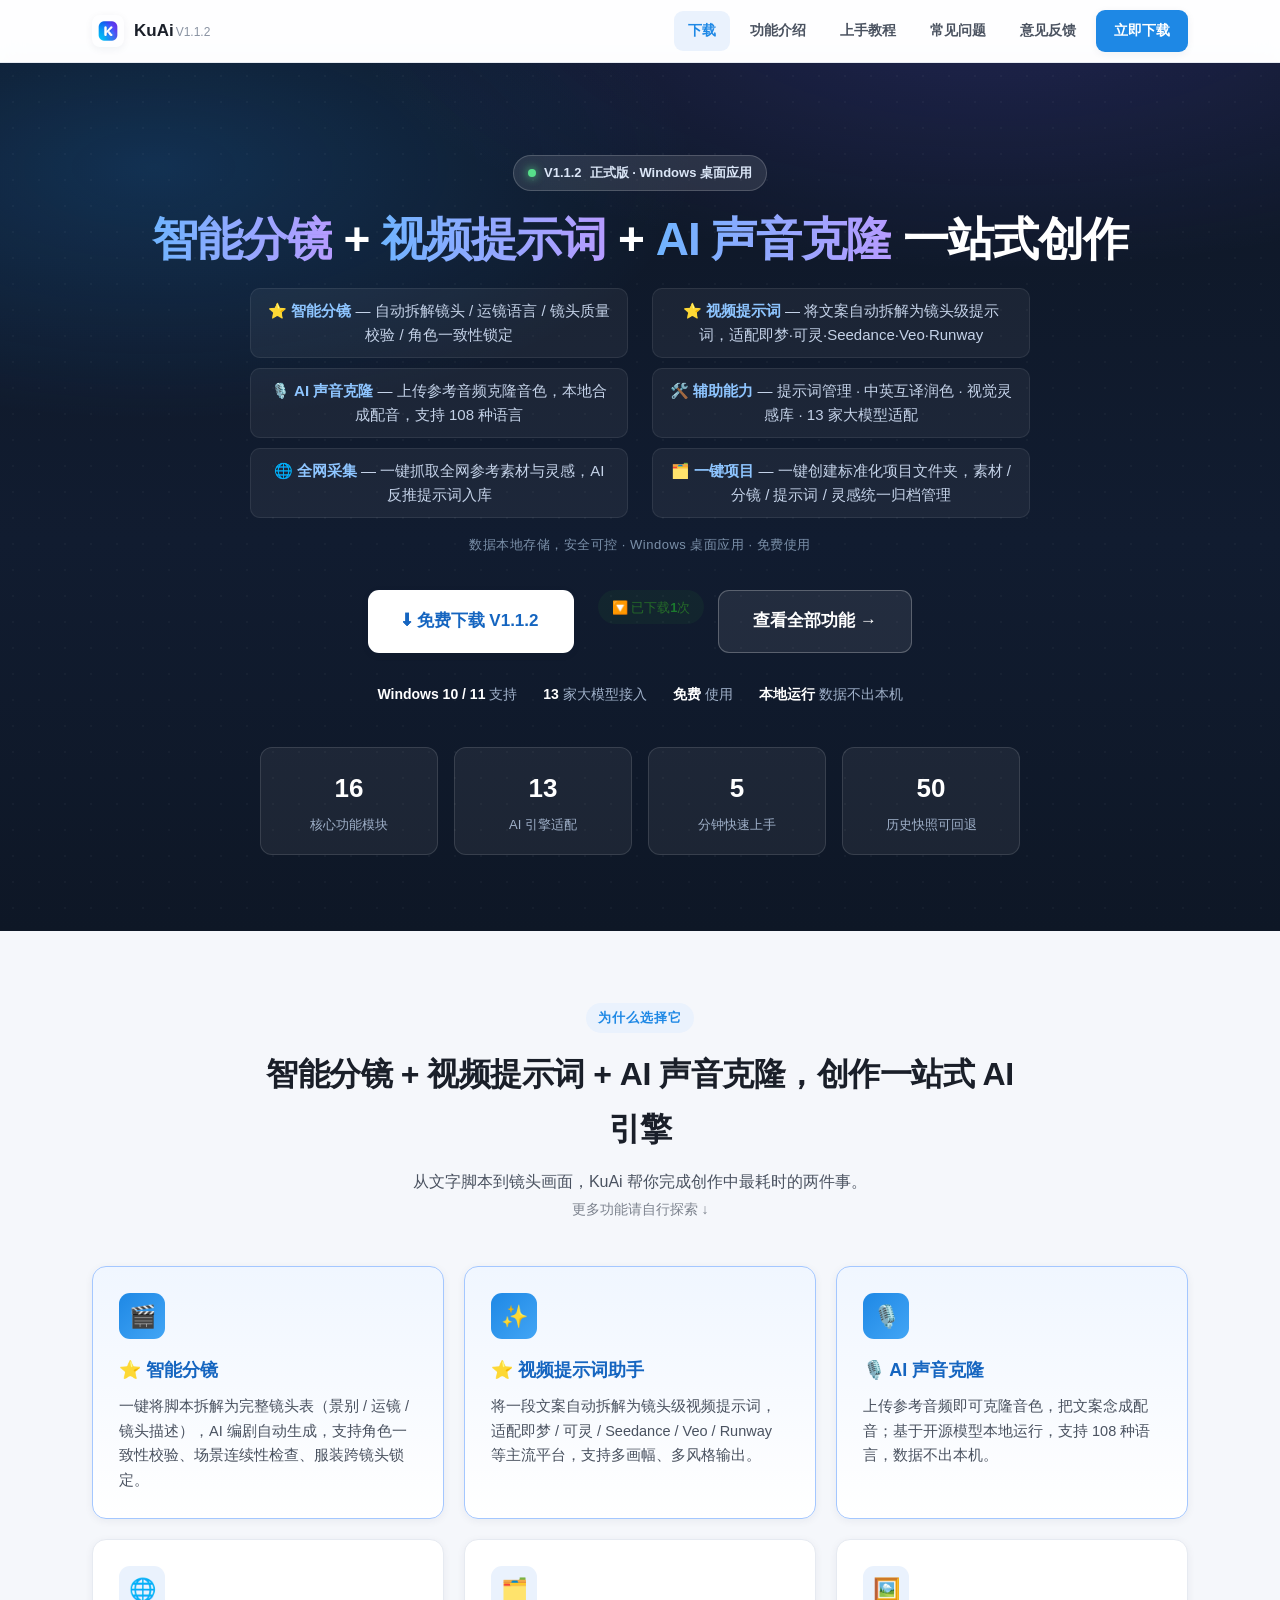
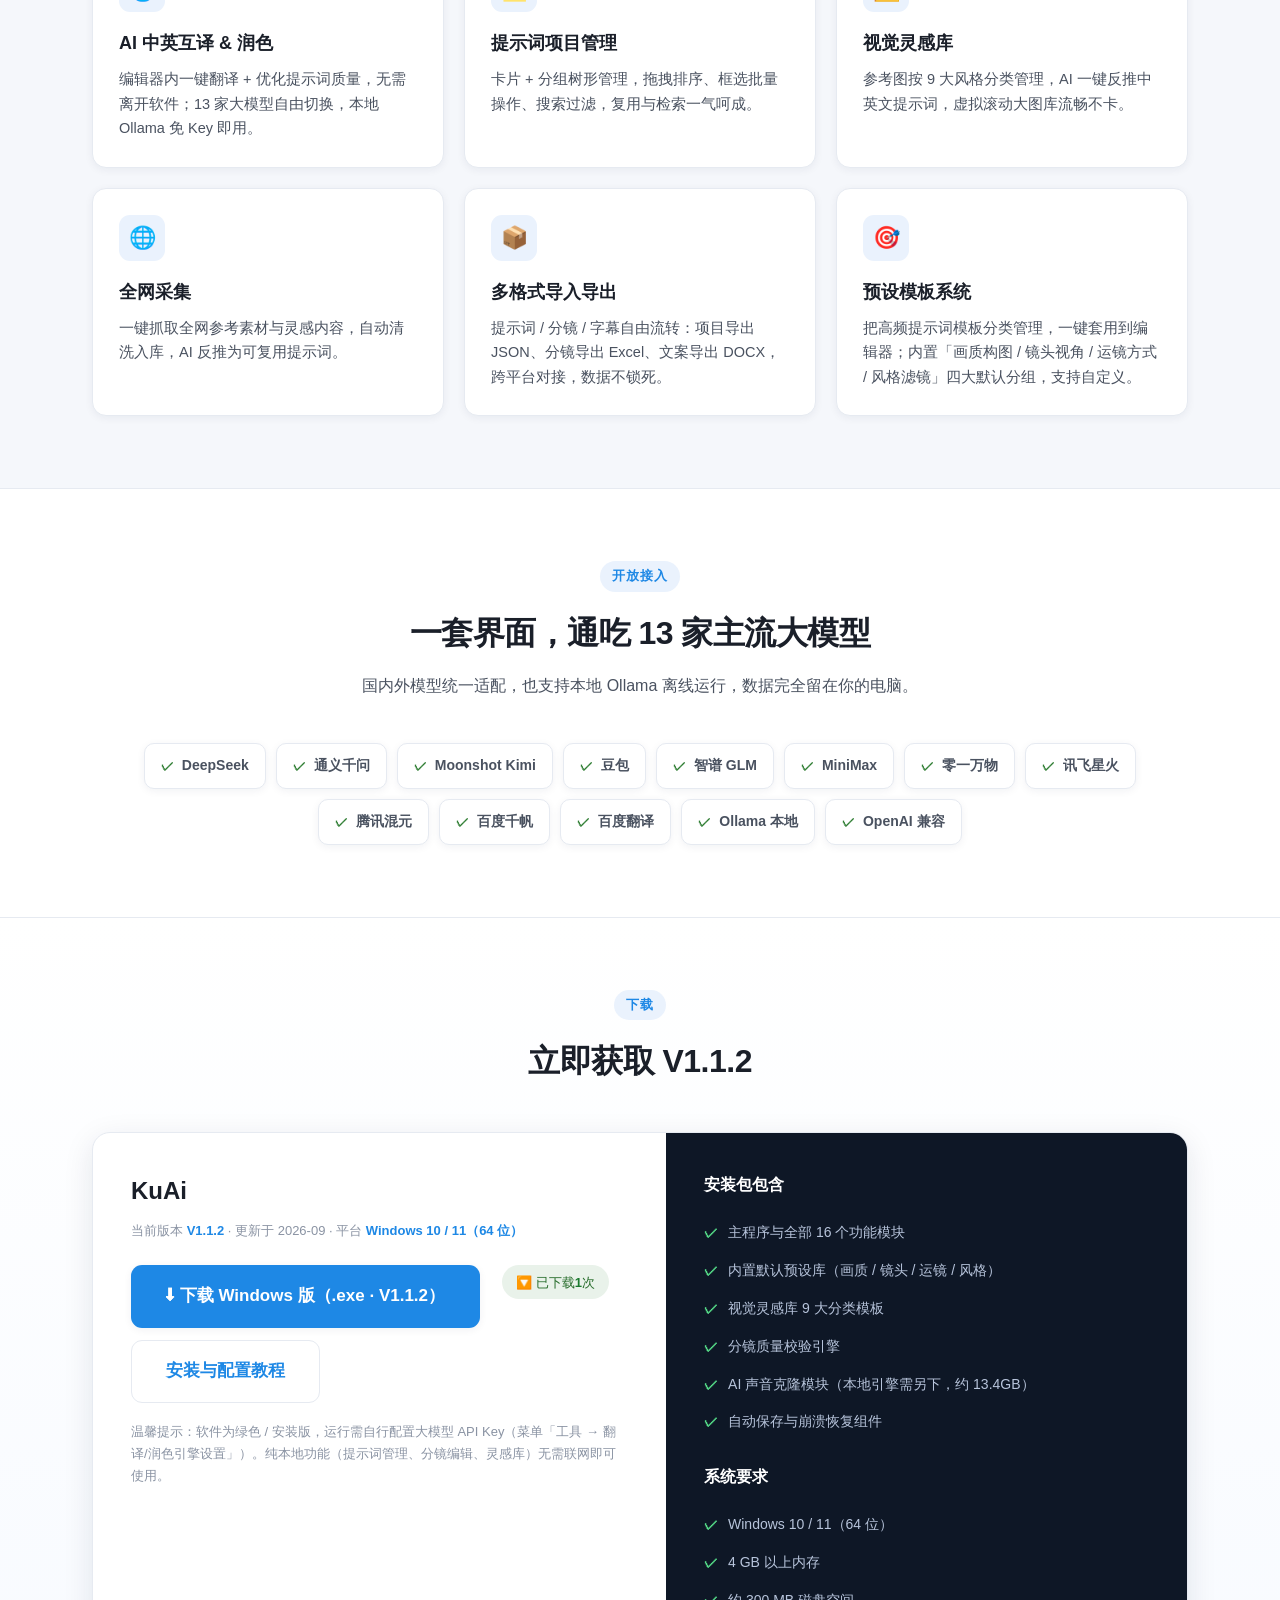
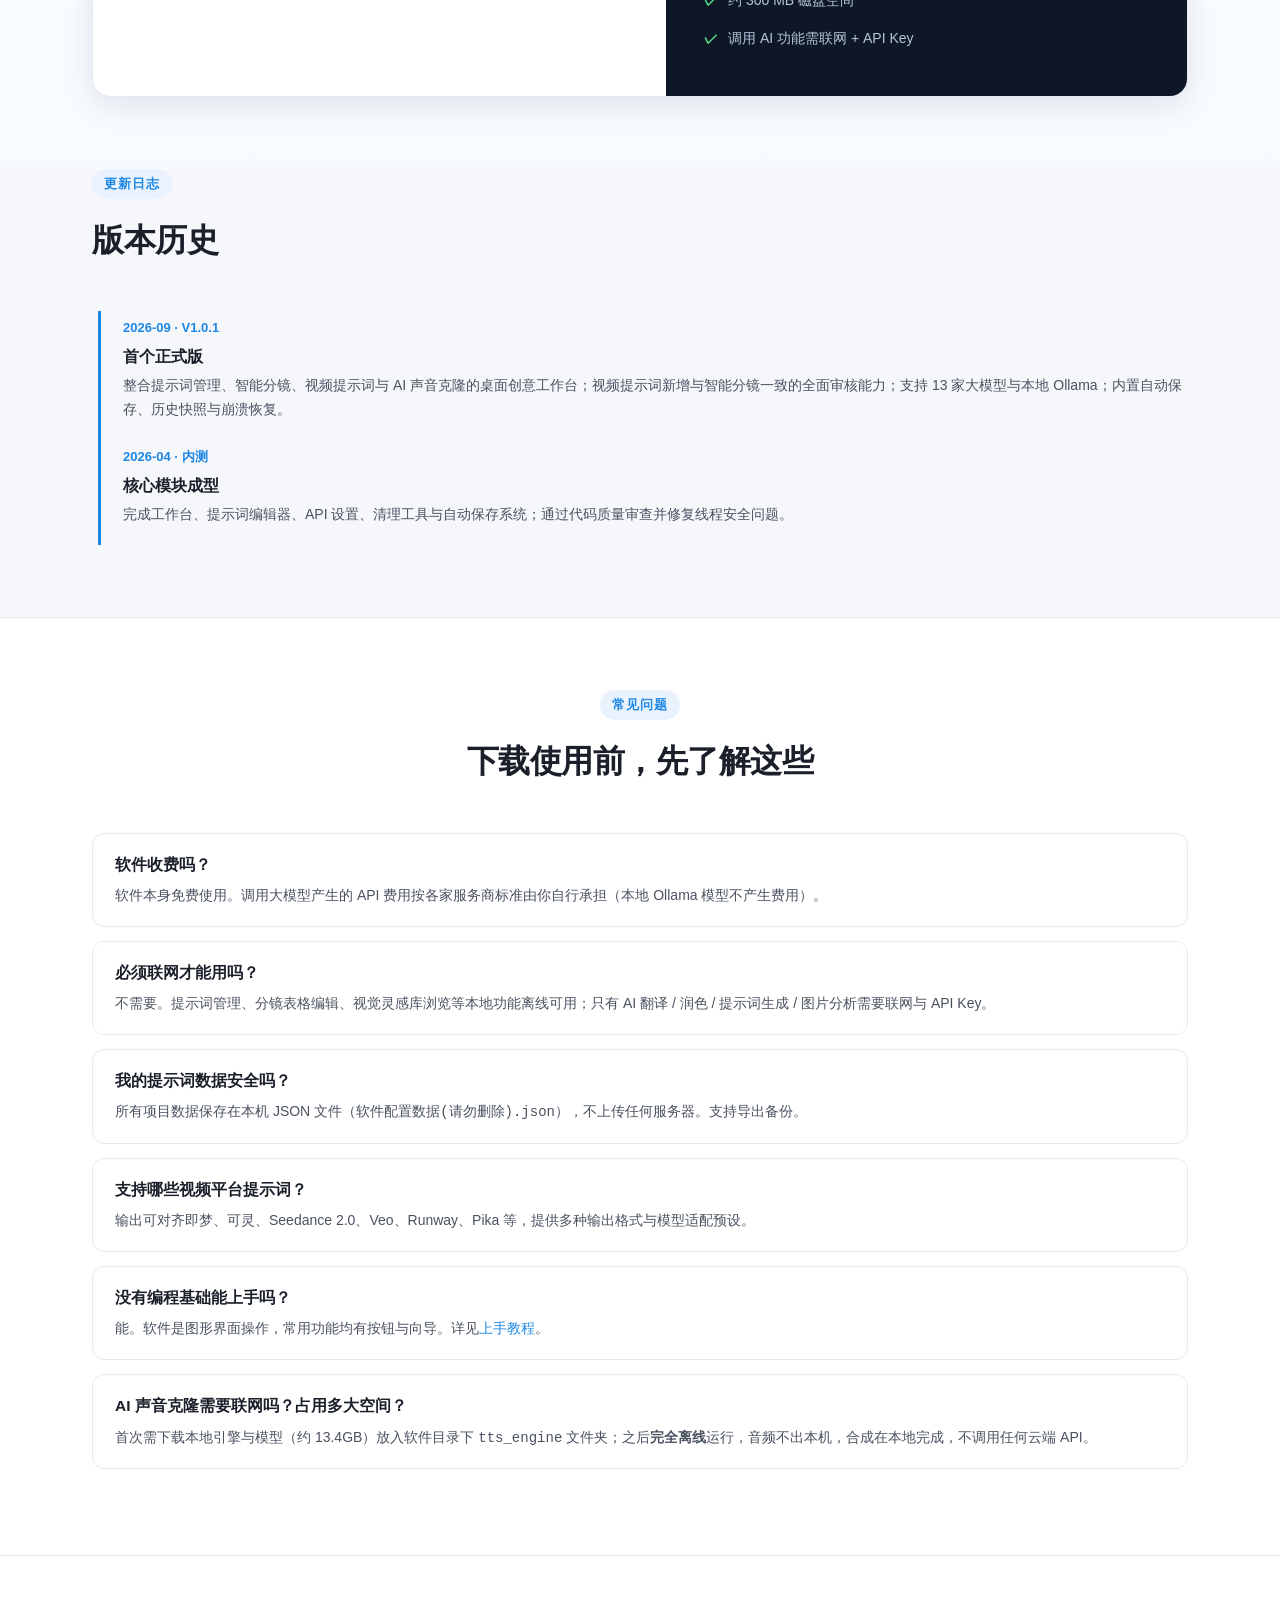
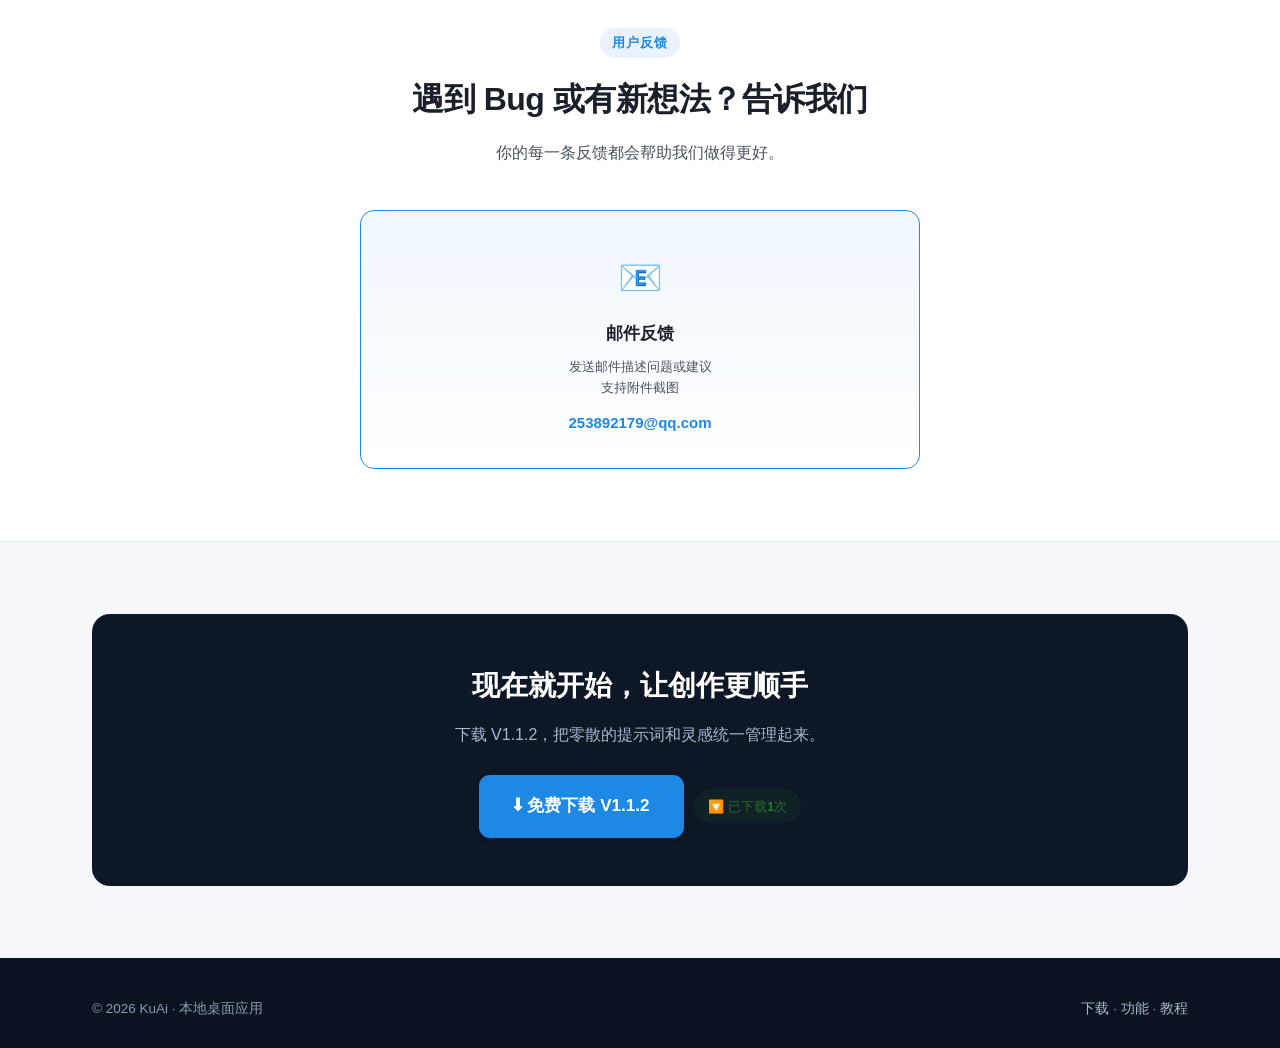
==== index.html @ e1681207 "发布 v1.1.2：更新官网页面与 version.json" ====
<!DOCTYPE html>
<html lang="zh-CN">
<head>
<meta charset="UTF-8">
<meta name="viewport" content="width=device-width, initial-scale=1">
<title>KuAi V1.1.2 — AI 提示词管理 · 智能分镜 · 视频提示词 · AI 声音克隆工作台</title>
<meta name="description" content="一站式管理提示词、AI 中英互译、生成即梦/可灵/Seedance 视频提示词、智能分镜与视觉灵感库、AI 声音克隆配音。支持 16 大功能模块、13 家大模型，本地运行、数据不出本机。">
<meta name="theme-color" content="#0e1726">
<meta property="og:title" content="KuAi — 智能分镜 + 视频提示词 + AI 声音克隆 一站式创作">
<meta property="og:description" content="一站式管理提示词、AI 中英互译、生成即梦/可灵/Seedance 视频提示词、智能分镜与视觉灵感库、AI 声音克隆配音。支持 13 家大模型，本地运行。">
<meta property="og:type" content="website">
<meta property="og:url" content="https://yichenzi016-spec.github.io/KuAi/">
<meta name="twitter:card" content="summary_large_image">
<link rel="stylesheet" href="assets/style.css">
</head>
<body>

<!-- 导航 -->
<nav class="nav">
  <div class="nav-inner">
    <a class="brand" href="index.html">
      <img src="assets/logo1.png" alt="KuAi" class="logo-img">
      <span>KuAi<small data-version>V1.1.2</small></span>
    </a>
    <button class="nav-toggle">☰</button>
    <div class="nav-links">
      <a href="index.html" class="active">下载</a>
      <a href="features.html">功能介绍</a>
      <a href="guide.html">上手教程</a>
      <a href="index.html#faq">常见问题</a>
      <a href="#feedback">意见反馈</a>
      <a href="#download" class="nav-cta">立即下载</a>
    </div>
  </div>
</nav>

<!-- Hero -->
<header class="hero">
  <div class="hero-inner">
    <span class="badge"><span class="dot"></span> <b data-version>V1.1.2</b> 正式版 · Windows 桌面应用</span>
    <h1><span class="grad">智能分镜</span> + <span class="grad">视频提示词</span> + <span class="grad">AI 声音克隆</span> 一站式创作</h1>
    <div class="lead-grid">
      <div class="lead-item"><b>⭐ 智能分镜</b> — 自动拆解镜头 / 运镜语言 / 镜头质量校验 / 角色一致性锁定</div>
      <div class="lead-item"><b>⭐ 视频提示词</b> — 将文案自动拆解为镜头级提示词，适配即梦·可灵·Seedance·Veo·Runway</div>
      <div class="lead-item"><b>🎙️ AI 声音克隆</b> — 上传参考音频克隆音色，本地合成配音，支持 108 种语言</div>
      <div class="lead-item"><b>🛠️ 辅助能力</b> — 提示词管理 · 中英互译润色 · 视觉灵感库 · 13 家大模型适配</div>
      <div class="lead-item"><b>🌐 全网采集</b> — 一键抓取全网参考素材与灵感，AI 反推提示词入库</div>
      <div class="lead-item"><b>🗂️ 一键项目</b> — 一键创建标准化项目文件夹，素材 / 分镜 / 提示词 / 灵感统一归档管理</div>
      <div class="lead-note">数据本地存储，安全可控 · Windows 桌面应用 · 免费使用</div>
    </div>
    <div class="hero-cta">
      <a href="https://gitee.com/kuai061102/kuai-release/releases/download/v1.1.2/VideoPromptAssistant-Setup-1.1.2.exe" target="_blank" rel="noopener" data-download="primary" class="btn btn-primary btn-lg">⬇ 免费下载 V1.1.2</a>
      <a href="features.html" class="btn btn-ghost btn-lg">查看全部功能 →</a>
    </div>
    <div class="hero-meta">
      <span><b>Windows 10 / 11</b> 支持</span>
      <span><b>13</b> 家大模型接入</span>
      <span><b>免费</b> 使用</span>
      <span><b>本地运行</b> 数据不出本机</span>
    </div>
    <div class="hero-stats">
      <div class="stat"><div class="num">16</div><div class="lab">核心功能模块</div></div>
      <div class="stat"><div class="num">13</div><div class="lab">AI 引擎适配</div></div>
      <div class="stat"><div class="num">5</div><div class="lab">分钟快速上手</div></div>
      <div class="stat"><div class="num">50</div><div class="lab">历史快照可回退</div></div>
    </div>
  </div>
</header>

<!-- 核心亮点 -->
<section>
  <div class="wrap">
    <div class="section-head">
      <span class="eyebrow">为什么选择它</span>
      <h2>智能分镜 + 视频提示词 + AI 声音克隆，创作一站式 AI 引擎</h2>
      <p>从文字脚本到镜头画面，KuAi 帮你完成创作中最耗时的两件事。<br><span style="font-size:14px;opacity:0.7;">更多功能请自行探索 ↓</span></p>
    </div>
    <div class="grid grid-3">
      <div class="card card-featured"><div class="ico">🎬</div><h3>⭐ 智能分镜</h3><p>一键将脚本拆解为完整镜头表（景别 / 运镜 / 镜头描述），AI 编剧自动生成，支持角色一致性校验、场景连续性检查、服装跨镜头锁定。</p></div>
      <div class="card card-featured"><div class="ico">✨</div><h3>⭐ 视频提示词助手</h3><p>将一段文案自动拆解为镜头级视频提示词，适配即梦 / 可灵 / Seedance / Veo / Runway 等主流平台，支持多画幅、多风格输出。</p></div>
      <div class="card card-featured"><div class="ico">🎙️</div><h3>🎙️ AI 声音克隆</h3><p>上传参考音频即可克隆音色，把文案念成配音；基于开源模型本地运行，支持 108 种语言，数据不出本机。</p></div>
      <div class="card"><div class="ico">🌐</div><h3>AI 中英互译 & 润色</h3><p>编辑器内一键翻译 + 优化提示词质量，无需离开软件；13 家大模型自由切换，本地 Ollama 免 Key 即用。</p></div>
      <div class="card"><div class="ico">🗂️</div><h3>提示词项目管理</h3><p>卡片 + 分组树形管理，拖拽排序、框选批量操作、搜索过滤，复用与检索一气呵成。</p></div>
      <div class="card"><div class="ico">🖼️</div><h3>视觉灵感库</h3><p>参考图按 9 大风格分类管理，AI 一键反推中英文提示词，虚拟滚动大图库流畅不卡。</p></div>
      <div class="card"><div class="ico">🌐</div><h3>全网采集</h3><p>一键抓取全网参考素材与灵感内容，自动清洗入库，AI 反推为可复用提示词。</p></div>
      <div class="card"><div class="ico">📦</div><h3>多格式导入导出</h3><p>提示词 / 分镜 / 字幕自由流转：项目导出 JSON、分镜导出 Excel、文案导出 DOCX，跨平台对接，数据不锁死。</p></div>
      <div class="card"><div class="ico">🎯</div><h3>预设模板系统</h3><p>把高频提示词模板分类管理，一键套用到编辑器；内置「画质构图 / 镜头视角 / 运镜方式 / 风格滤镜」四大默认分组，支持自定义。</p></div>
    </div>
  </div>
</section>

<!-- 大模型支持 -->
<section style="background:#fff;border-top:1px solid var(--border);border-bottom:1px solid var(--border);">
  <div class="wrap">
    <div class="section-head">
      <span class="eyebrow">开放接入</span>
      <h2>一套界面，通吃 13 家主流大模型</h2>
      <p>国内外模型统一适配，也支持本地 Ollama 离线运行，数据完全留在你的电脑。</p>
    </div>
    <div class="engines">
      <span class="engine"><span class="tick">✓</span> DeepSeek</span>
      <span class="engine"><span class="tick">✓</span> 通义千问</span>
      <span class="engine"><span class="tick">✓</span> Moonshot Kimi</span>
      <span class="engine"><span class="tick">✓</span> 豆包</span>
      <span class="engine"><span class="tick">✓</span> 智谱 GLM</span>
      <span class="engine"><span class="tick">✓</span> MiniMax</span>
      <span class="engine"><span class="tick">✓</span> 零一万物</span>
      <span class="engine"><span class="tick">✓</span> 讯飞星火</span>
      <span class="engine"><span class="tick">✓</span> 腾讯混元</span>
      <span class="engine"><span class="tick">✓</span> 百度千帆</span>
      <span class="engine"><span class="tick">✓</span> 百度翻译</span>
      <span class="engine"><span class="tick">✓</span> Ollama 本地</span>
      <span class="engine"><span class="tick">✓</span> OpenAI 兼容</span>
    </div>
  </div>
</section>

<!-- 下载 -->
<section class="download" id="download">
  <div class="wrap">
    <div class="section-head">
      <span class="eyebrow">下载</span>
      <h2 data-version>立即获取 V1.1.2</h2>
    </div>
    <div class="dl-box">
      <div class="dl-main">
        <h3>KuAi</h3>
        <span class="ver" data-version>当前版本 <b>V1.1.2</b> · 更新于 2026-09 · 平台 <b>Windows 10 / 11（64 位）</b></span>
        <div class="dl-actions">
          <a href="https://gitee.com/kuai061102/kuai-release/releases/download/v1.1.2/VideoPromptAssistant-Setup-1.1.2.exe" target="_blank" rel="noopener" data-download="primary" class="btn btn-primary btn-lg">⬇ 下载 Windows 版（.exe · V1.1.2）</a>
          <a href="guide.html" class="btn btn-ghost btn-lg">安装与配置教程</a>
        </div>
        <p class="dl-note">温馨提示：软件为绿色 / 安装版，运行需自行配置大模型 API Key（菜单「工具 → 翻译/润色引擎设置」）。纯本地功能（提示词管理、分镜编辑、灵感库）无需联网即可使用。</p>
      </div>
      <div class="dl-side">
        <h4>安装包包含</h4>
        <ul>
          <li>主程序与全部 16 个功能模块</li>
          <li>内置默认预设库（画质 / 镜头 / 运镜 / 风格）</li>
          <li>视觉灵感库 9 大分类模板</li>
          <li>分镜质量校验引擎</li>
          <li>AI 声音克隆模块（本地引擎需另下，约 13.4GB）</li>
          <li>自动保存与崩溃恢复组件</li>
        </ul>
        <h4 style="margin-top:22px;">系统要求</h4>
        <ul>
          <li>Windows 10 / 11（64 位）</li>
          <li>4 GB 以上内存</li>
          <li>约 300 MB 磁盘空间</li>
          <li>调用 AI 功能需联网 + API Key</li>
        </ul>
      </div>
    </div>
  </div>
</section>

<!-- 更新日志 -->
<section style="padding-top:0;">
  <div class="wrap">
    <div class="section-head" style="text-align:left;margin-left:0;max-width:none;">
      <span class="eyebrow">更新日志</span>
      <h2>版本历史</h2>
    </div>
    <div class="log">
      <div class="log-item"><div class="date">2026-09 · V1.0.1</div><h4>首个正式版</h4><p>整合提示词管理、智能分镜、视频提示词与 AI 声音克隆的桌面创意工作台；视频提示词新增与智能分镜一致的全面审核能力；支持 13 家大模型与本地 Ollama；内置自动保存、历史快照与崩溃恢复。</p></div>
      <div class="log-item"><div class="date">2026-04 · 内测</div><h4>核心模块成型</h4><p>完成工作台、提示词编辑器、API 设置、清理工具与自动保存系统；通过代码质量审查并修复线程安全问题。</p></div>
    </div>
  </div>
</section>

<!-- FAQ -->
<section id="faq" style="background:#fff;border-top:1px solid var(--border);">
  <div class="wrap">
    <div class="section-head">
      <span class="eyebrow">常见问题</span>
      <h2>下载使用前，先了解这些</h2>
    </div>
    <div class="faq-item"><h4>软件收费吗？</h4><p>软件本身免费使用。调用大模型产生的 API 费用按各家服务商标准由你自行承担（本地 Ollama 模型不产生费用）。</p></div>
    <div class="faq-item"><h4>必须联网才能用吗？</h4><p>不需要。提示词管理、分镜表格编辑、视觉灵感库浏览等本地功能离线可用；只有 AI 翻译 / 润色 / 提示词生成 / 图片分析需要联网与 API Key。</p></div>
    <div class="faq-item"><h4>我的提示词数据安全吗？</h4><p>所有项目数据保存在本机 JSON 文件（<code>软件配置数据(请勿删除).json</code>），不上传任何服务器。支持导出备份。</p></div>
    <div class="faq-item"><h4>支持哪些视频平台提示词？</h4><p>输出可对齐即梦、可灵、Seedance 2.0、Veo、Runway、Pika 等，提供多种输出格式与模型适配预设。</p></div>
      <div class="faq-item"><h4>没有编程基础能上手吗？</h4><p>能。软件是图形界面操作，常用功能均有按钮与向导。详见<a href="guide.html">上手教程</a>。</p></div>
      <div class="faq-item"><h4>AI 声音克隆需要联网吗？占用多大空间？</h4><p>首次需下载本地引擎与模型（约 13.4GB）放入软件目录下 <code>tts_engine</code> 文件夹；之后<b>完全离线</b>运行，音频不出本机，合成在本地完成，不调用任何云端 API。</p></div>
    </div>
</section>

<!-- 客户反馈 -->
<section id="feedback" style="background:#fff;border-top:1px solid var(--border);border-bottom:1px solid var(--border);">
  <div class="wrap">
    <div class="section-head">
      <span class="eyebrow">用户反馈</span>
      <h2>遇到 Bug 或有新想法？告诉我们</h2>
      <p>你的每一条反馈都会帮助我们做得更好。</p>
    </div>

    <!-- 反馈卡片（仅邮件，重新排版为单卡居中） -->
    <div class="fb-grid" style="max-width:560px;margin:0 auto;grid-template-columns:1fr;">
      <div class="fb-card fb-card-primary" style="text-align:center;padding:36px 32px 32px;">
        <div class="fb-icon">📧</div>
        <h3>邮件反馈</h3>
        <p style="font-size:13px;margin-bottom:10px;">发送邮件描述问题或建议<br>支持附件截图</p>
        <a href="mailto:253892179@qq.com" style="font-size:15px;font-weight:600;color:var(--primary);text-decoration:none;">253892179@qq.com</a>
      </div>
    </div>
  </div>
</section>

<!-- 底部 CTA -->
<section>
  <div class="wrap">
    <div class="foot-cta">
      <h2>现在就开始，让创作更顺手</h2>
      <p data-version>下载 V1.1.2，把零散的提示词和灵感统一管理起来。</p>
      <a href="https://gitee.com/kuai061102/kuai-release/releases/download/v1.1.2/VideoPromptAssistant-Setup-1.1.2.exe" target="_blank" rel="noopener" data-download="primary" class="btn btn-primary btn-lg">⬇ 免费下载 V1.1.2</a>
    </div>
  </div>
</section>

<footer class="site">
  <div class="wrap">
    <div>© <span data-year>2026</span> KuAi · 本地桌面应用</div>
    <div>
      <a href="index.html">下载</a> ·
      <a href="features.html">功能</a> ·
      <a href="guide.html">教程</a>
    </div>
  </div>
</footer>

<script src="assets/script.js"></script>
<script src="assets/count.js"></script>
</body>
</html>
---- assets/style.css ----
/* ============================================================
   KuAi — 官网样式
   主色沿用软件源码主题 #1E88E5
   ============================================================ */

:root {
  --primary: #1E88E5;
  --primary-dark: #1565C0;
  --primary-hover: #2196F3;
  --ink: #1a1f29;
  --ink-soft: #4a5260;
  --ink-mute: #8a93a3;
  --bg: #f5f7fb;
  --bg-card: #ffffff;
  --bg-deep: #0e1726;
  --border: #e6eaf1;
  --success: #2E7D32;
  --warning: #F57C00;
  --radius: 14px;
  --shadow-sm: 0 2px 8px rgba(20,30,60,.06);
  --shadow-md: 0 8px 30px rgba(20,30,60,.10);
  --shadow-lg: 0 18px 50px rgba(20,30,60,.16);
  --maxw: 1140px;
}

* { box-sizing: border-box; margin: 0; padding: 0; }

html { scroll-behavior: smooth; }

body {
  font-family: "Microsoft YaHei", "PingFang SC", "Hiragino Sans GB", "Segoe UI", sans-serif;
  color: var(--ink);
  background: var(--bg);
  line-height: 1.7;
  -webkit-font-smoothing: antialiased;
}

a { color: var(--primary); text-decoration: none; }
a:hover { color: var(--primary-hover); }

.wrap { max-width: var(--maxw); margin: 0 auto; padding: 0 22px; }

/* ---------- 顶部导航 ---------- */
.nav {
  position: sticky; top: 0; z-index: 50;
  background: rgba(255,255,255,.86);
  backdrop-filter: saturate(180%) blur(12px);
  border-bottom: 1px solid var(--border);
}
.nav-inner {
  max-width: var(--maxw); margin: 0 auto; padding: 0 22px;
  height: 62px; display: flex; align-items: center; justify-content: space-between;
}
.brand { display: flex; align-items: center; gap: 10px; font-weight: 800; font-size: 17px; color: var(--ink); }
.brand .logo-img {
  width: 32px; height: 32px; border-radius: 8px;
  object-fit: contain; box-shadow: var(--shadow-sm);
}
.brand small { font-weight: 500; color: var(--ink-mute); font-size: 12px; margin-left: 2px; }
.nav-links { display: flex; align-items: center; gap: 6px; }
.nav-links a {
  padding: 8px 14px; border-radius: 9px; color: var(--ink-soft); font-weight: 600; font-size: 14px;
}
.nav-links a:hover { background: #eef3fb; color: var(--primary); }
.nav-links a.active { color: var(--primary); background: #eaf2fd; }
.nav-cta {
  background: var(--primary); color: #fff !important; padding: 9px 18px !important; border-radius: 9px;
  box-shadow: var(--shadow-sm);
}
.nav-cta:hover { background: var(--primary-dark); color: #fff !important; }
.nav-toggle { display: none; background: none; border: 0; font-size: 22px; cursor: pointer; color: var(--ink); }

/* ---------- 通用区块 ---------- */
section { padding: 72px 0; }
.section-head { text-align: center; max-width: 760px; margin: 0 auto 44px; }
.section-head .eyebrow {
  display: inline-block; font-size: 13px; font-weight: 700; letter-spacing: 1px;
  color: var(--primary); background: #eaf2fd; padding: 4px 12px; border-radius: 20px; margin-bottom: 14px;
}
.section-head h2 { font-size: 32px; font-weight: 800; letter-spacing: -.5px; }
.section-head p { color: var(--ink-soft); margin-top: 12px; font-size: 16px; }

/* ---------- 按钮 ---------- */
.btn {
  display: inline-flex; align-items: center; gap: 8px;
  padding: 13px 26px; border-radius: 11px; font-weight: 700; font-size: 15px;
  border: 1px solid transparent; cursor: pointer; transition: .18s; white-space: nowrap;
}
.btn-primary { background: var(--primary); color: #fff; box-shadow: var(--shadow-sm); }
.btn-primary:hover { background: var(--primary-dark); transform: translateY(-1px); box-shadow: var(--shadow-md); }
.btn-ghost { background: #fff; color: var(--primary); border-color: var(--border); }
.btn-ghost:hover { border-color: var(--primary); background: #f3f8fe; }
.btn-lg { padding: 16px 34px; font-size: 17px; }

/* ---------- Hero ---------- */
.hero {
  position: relative; overflow: hidden;
  background:
    radial-gradient(1100px 460px at 78% -8%, rgba(106,92,255,.20), transparent 60%),
    radial-gradient(900px 420px at 12% 12%, rgba(30,136,229,.22), transparent 60%),
    linear-gradient(180deg, #0e1726 0%, #111c30 55%, #0e1726 100%);
  color: #fff; padding: 92px 0 76px;
}
.hero::after {
  content: ""; position: absolute; inset: 0;
  background-image: radial-gradient(rgba(255,255,255,.05) 1px, transparent 1px);
  background-size: 26px 26px; pointer-events: none; opacity: .6;
}
.hero-inner { position: relative; max-width: var(--maxw); margin: 0 auto; padding: 0 22px; text-align: center; }
.hero .badge {
  display: inline-flex; align-items: center; gap: 8px; font-size: 13px; font-weight: 600;
  background: rgba(255,255,255,.10); border: 1px solid rgba(255,255,255,.18);
  padding: 6px 14px; border-radius: 30px; margin-bottom: 22px; color: #dbe6f7;
}
.hero .badge .dot { width: 8px; height: 8px; border-radius: 50%; background: #57e08a; box-shadow: 0 0 10px #57e08a; }
.hero h1 { font-size: 46px; font-weight: 900; letter-spacing: -1px; line-height: 1.15; }
.hero h1 .grad { background: linear-gradient(90deg, #6fb4ff, #b69bff); -webkit-background-clip: text; background-clip: text; color: transparent; }
.hero p.lead { color: #c4d2e8; font-size: 18px; max-width: 720px; margin: 20px auto 0; }

/* 核心能力网格（替代原来的 lead 段落） */
.lead-grid { display: grid; grid-template-columns: 1fr 1fr; gap: 10px 24px; max-width: 780px; margin: 22px auto 0; }
.lead-item {
  color: #c4d2e8; font-size: 15px; line-height: 1.6;
  padding: 10px 16px; border-radius: 10px;
  background: rgba(255,255,255,.05); border: 1px solid rgba(255,255,255,.08);
}
.lead-item b { color: #8ec5ff; }
.lead-note {
  grid-column: 1 / -1; text-align: center; color: #7a8fa8; font-size: 13px;
  margin-top: 6px; letter-spacing: .5px;
}
.hero-cta { margin-top: 34px; display: flex; gap: 14px; justify-content: center; flex-wrap: wrap; }
.hero .btn-primary { background: #fff; color: var(--primary-dark); }
.hero .btn-primary:hover { background: #eaf2fd; }
.hero .btn-ghost { background: rgba(255,255,255,.08); color: #fff; border-color: rgba(255,255,255,.25); }
.hero .btn-ghost:hover { background: rgba(255,255,255,.16); border-color: #fff; }

.hero-meta { margin-top: 30px; display: flex; gap: 26px; justify-content: center; flex-wrap: wrap; color: #9fb0c9; font-size: 14px; }
.hero-meta b { color: #fff; font-weight: 700; }
.hero-stats { margin-top: 40px; display: grid; grid-template-columns: repeat(4, 1fr); gap: 16px; max-width: 760px; margin-left: auto; margin-right: auto; }
.hero-stats .stat { background: rgba(255,255,255,.06); border: 1px solid rgba(255,255,255,.12); border-radius: 12px; padding: 18px 10px; }
.hero-stats .num { font-size: 26px; font-weight: 800; color: #fff; }
.hero-stats .lab { font-size: 13px; color: #9fb0c9; margin-top: 4px; }

/* ---------- 卡片网格 ---------- */
.grid { display: grid; gap: 20px; }
.grid-2 { grid-template-columns: repeat(2, 1fr); }
.grid-3 { grid-template-columns: repeat(3, 1fr); }
.grid-4 { grid-template-columns: repeat(4, 1fr); }

.card {
  background: var(--bg-card); border: 1px solid var(--border); border-radius: var(--radius);
  padding: 26px; box-shadow: var(--shadow-sm); transition: .2s;
}
.card:hover { transform: translateY(-3px); box-shadow: var(--shadow-md); border-color: #cfe0f7; }
.card .ico {
  width: 46px; height: 46px; border-radius: 11px; display: grid; place-items: center;
  font-size: 22px; background: #eaf2fd; margin-bottom: 16px;
}
.card h3 { font-size: 18px; font-weight: 800; margin-bottom: 8px; }
.card p { color: var(--ink-soft); font-size: 14.5px; }
.card-featured { border-color: #a4c7ff; background: linear-gradient(180deg, #f0f6ff, #fff); }
.card-featured .ico { background: linear-gradient(135deg, #1E88E5, #42A5F5); }
.card-featured h3 { color: #1565C0; }

/* ---------- 下载区块 ---------- */
.download { background: linear-gradient(180deg, #fff, #f7faff); }
.dl-box {
  background: #fff; border: 1px solid var(--border); border-radius: 18px; box-shadow: var(--shadow-md);
  display: grid; grid-template-columns: 1.1fr 1fr; overflow: hidden;
}
.dl-main { padding: 38px; }
.dl-main h3 { font-size: 24px; font-weight: 800; }
.dl-main .ver { display: inline-block; margin-top: 8px; font-size: 13px; color: var(--ink-mute); }
.dl-main .ver b { color: var(--primary); }
.dl-actions { margin-top: 22px; display: flex; flex-wrap: wrap; gap: 12px; }
.dl-side { background: var(--bg-deep); color: #cdd8ea; padding: 38px; }
.dl-side h4 { color: #fff; font-size: 16px; margin-bottom: 16px; }
.dl-side ul { list-style: none; }
.dl-side li { display: flex; align-items: center; gap: 10px; padding: 7px 0; font-size: 14px; color: #b7c4db; }
.dl-side li::before { content: "✓"; color: #57e08a; font-weight: 800; }
.dl-note { margin-top: 18px; font-size: 13px; color: var(--ink-mute); }

/* ---------- 引擎徽章 ---------- */
.engines { display: flex; flex-wrap: wrap; gap: 10px; justify-content: center; }
.engine {
  background: #fff; border: 1px solid var(--border); border-radius: 10px;
  padding: 10px 16px; font-size: 14px; font-weight: 700; color: var(--ink-soft);
  display: inline-flex; align-items: center; gap: 8px; box-shadow: var(--shadow-sm);
}
.engine .tick { color: var(--success); font-size: 13px; }

/* ---------- 功能详情（features） ---------- */
.feat { border: 1px solid var(--border); border-radius: var(--radius); background: #fff; padding: 0; overflow: hidden; box-shadow: var(--shadow-sm); margin-bottom: 22px; }
.feat-head { display: flex; align-items: center; gap: 16px; padding: 22px 26px; background: linear-gradient(90deg, #f3f8fe, #fff); border-bottom: 1px solid var(--border); }
.feat-no { width: 40px; height: 40px; border-radius: 10px; background: var(--primary); color: #fff; font-weight: 800; display: grid; place-items: center; flex: none; font-size: 17px; }
.feat-head .t h3 { font-size: 19px; font-weight: 800; }
.feat-head .t span { font-size: 13px; color: var(--ink-mute); }
.feat-body { padding: 24px 26px; }
.feat-body .solve { background: #f7faff; border-left: 3px solid var(--primary); padding: 12px 16px; border-radius: 0 8px 8px 0; color: var(--ink-soft); font-size: 14.5px; margin-bottom: 18px; }
.feat-body .solve b { color: var(--ink); }
.steps { list-style: none; counter-reset: step; }
.steps li { position: relative; padding: 0 0 16px 42px; counter-increment: step; font-size: 14.5px; color: var(--ink-soft); }
.steps li::before {
  content: counter(step); position: absolute; left: 0; top: 0;
  width: 28px; height: 28px; border-radius: 50%; background: #eaf2fd; color: var(--primary);
  font-weight: 800; font-size: 13px; display: grid; place-items: center;
}
.steps li b { color: var(--ink); }
.tags { margin-top: 16px; display: flex; flex-wrap: wrap; gap: 8px; }
.tag { background: #eef3fb; color: var(--primary-dark); font-size: 12.5px; font-weight: 700; padding: 4px 11px; border-radius: 20px; }
.tag.g { background: #e8f5ea; color: var(--success); }

/* ---------- 步骤条（guide） ---------- */
.guide-step { display: grid; grid-template-columns: 56px 1fr; gap: 20px; padding: 22px 0; border-bottom: 1px dashed var(--border); }
.guide-step:last-child { border-bottom: 0; }
.guide-step .n { width: 56px; height: 56px; border-radius: 16px; background: linear-gradient(135deg, var(--primary), #6a5cff); color: #fff; font-size: 24px; font-weight: 800; display: grid; place-items: center; }
.guide-step h3 { font-size: 17px; font-weight: 800; margin-bottom: 6px; }
.guide-step p { color: var(--ink-soft); font-size: 14.5px; }
.guide-step code { background: #eef3fb; color: var(--primary-dark); padding: 2px 7px; border-radius: 6px; font-size: 13px; }

/* ---------- 更新日志 / FAQ ---------- */
.log { border-left: 3px solid var(--primary); margin-left: 6px; padding-left: 22px; }
.log-item { padding: 6px 0 18px; }
.log-item .date { font-size: 13px; color: var(--primary); font-weight: 700; }
.log-item h4 { font-size: 16px; margin: 4px 0; }
.log-item p { color: var(--ink-soft); font-size: 14px; }

.faq-item { border: 1px solid var(--border); border-radius: 12px; padding: 18px 22px; margin-bottom: 14px; background: #fff; }
.faq-item h4 { font-size: 15.5px; font-weight: 800; margin-bottom: 6px; }
.faq-item p { color: var(--ink-soft); font-size: 14px; }

/* ---------- 页脚 CTA ---------- */
.foot-cta { background: var(--bg-deep); color: #fff; border-radius: 18px; padding: 48px; text-align: center; }
.foot-cta h2 { font-size: 28px; font-weight: 800; }
.foot-cta p { color: #aab8d0; margin: 12px 0 26px; }

footer.site { background: #0b1220; color: #8b9bb5; padding: 40px 0 30px; font-size: 13.5px; }
footer.site .wrap { display: flex; justify-content: space-between; flex-wrap: wrap; gap: 16px; }
footer.site a { color: #aab8d0; }
footer.site a:hover { color: #fff; }

/* ---------- 客户反馈区 ---------- */
.fb-grid { display: grid; grid-template-columns: repeat(3, 1fr); gap: 20px; margin-top: 10px; }
.fb-card {
  background: var(--bg); border: 1px solid var(--border); border-radius: 14px;
  padding: 28px 24px; text-align: center; transition: transform .2s, box-shadow .2s;
}
.fb-card:hover { transform: translateY(-3px); box-shadow: 0 8px 28px rgba(0,0,0,.08); }
.fb-card-primary { border-color: var(--primary); background: linear-gradient(180deg, #f0f7ff, #fff); }
.fb-icon { font-size: 36px; margin-bottom: 12px; }
.fb-card h3 { font-size: 17px; font-weight: 700; color: var(--ink); margin-bottom: 8px; }
.fb-card p { font-size: 13.5px; color: var(--ink-soft); line-height: 1.6; }

/* 快捷表单 */
.fb-form { margin-top: 14px; text-align: left; }
.fb-form select,
.fb-form input,
.fb-form textarea {
  width: 100%; padding: 9px 12px; border: 1px solid #d0d7e0; border-radius: 8px;
  font-size: 13.5px; margin-bottom: 8px; box-sizing: border-box;
  font-family: inherit; background: #fff; color: var(--ink);
}
.fb-form select:focus,
.fb-form input:focus,
.fb-form textarea:focus { outline: none; border-color: var(--primary); box-shadow: 0 0 0 3px rgba(30,136,229,.12); }
.fb-form textarea { resize: vertical; min-height: 70px; }

/* ---------- 响应式 ---------- */
@media (max-width: 900px) {
  .nav-links { display: none; position: absolute; top: 62px; left: 0; right: 0; flex-direction: column; background: #fff; border-bottom: 1px solid var(--border); padding: 12px; box-shadow: var(--shadow-md); }
  .nav-links.open { display: flex; }
  .nav-toggle { display: block; }
  .hero h1 { font-size: 34px; }
  .grid-2, .grid-3, .grid-4 { grid-template-columns: 1fr; }
  .dl-box { grid-template-columns: 1fr; }
  .hero-stats { grid-template-columns: repeat(2, 1fr); }
  .section-head h2 { font-size: 26px; }
  .lead-grid { grid-template-columns: 1fr; }
  .fb-grid { grid-template-columns: 1fr; }
}

/* ---------- 下载次数徽章 ---------- */
.dl-count {
  display: inline-flex;
  align-items: center;
  justify-content: center;
  margin-left: 10px;
  vertical-align: middle;
  padding: 0 14px;
  height: 34px;
  border-radius: 999px;
  background: rgba(46, 125, 50, .10);
  color: #256b29;
  font-size: 13px;
  font-weight: 500;
  white-space: nowrap;
  line-height: 1;
  text-align: center;
}
.dl-count b { color: #1b7a2e; font-weight: 700; }

/* ---------- 全局图片安全 + 超小屏微调 ---------- */
img { max-width: 100%; height: auto; }

@media (max-width: 480px) {
  .hero { padding: 64px 0 52px; }
  .hero h1 { font-size: 27px; }
  .section-head h2 { font-size: 22px; }
  .section-head { margin-bottom: 32px; }
  .hero-stats { grid-template-columns: repeat(2, 1fr); }
  .dl-box { grid-template-columns: 1fr; }
  .dl-main, .dl-side { padding: 26px 22px; }
  .foot-cta { padding: 34px 22px; }
  .feat-head { gap: 12px; padding: 18px 20px; }
  .feat-body { padding: 20px; }
  .wrap { padding: 0 16px; }
  section { padding: 56px 0; }
}
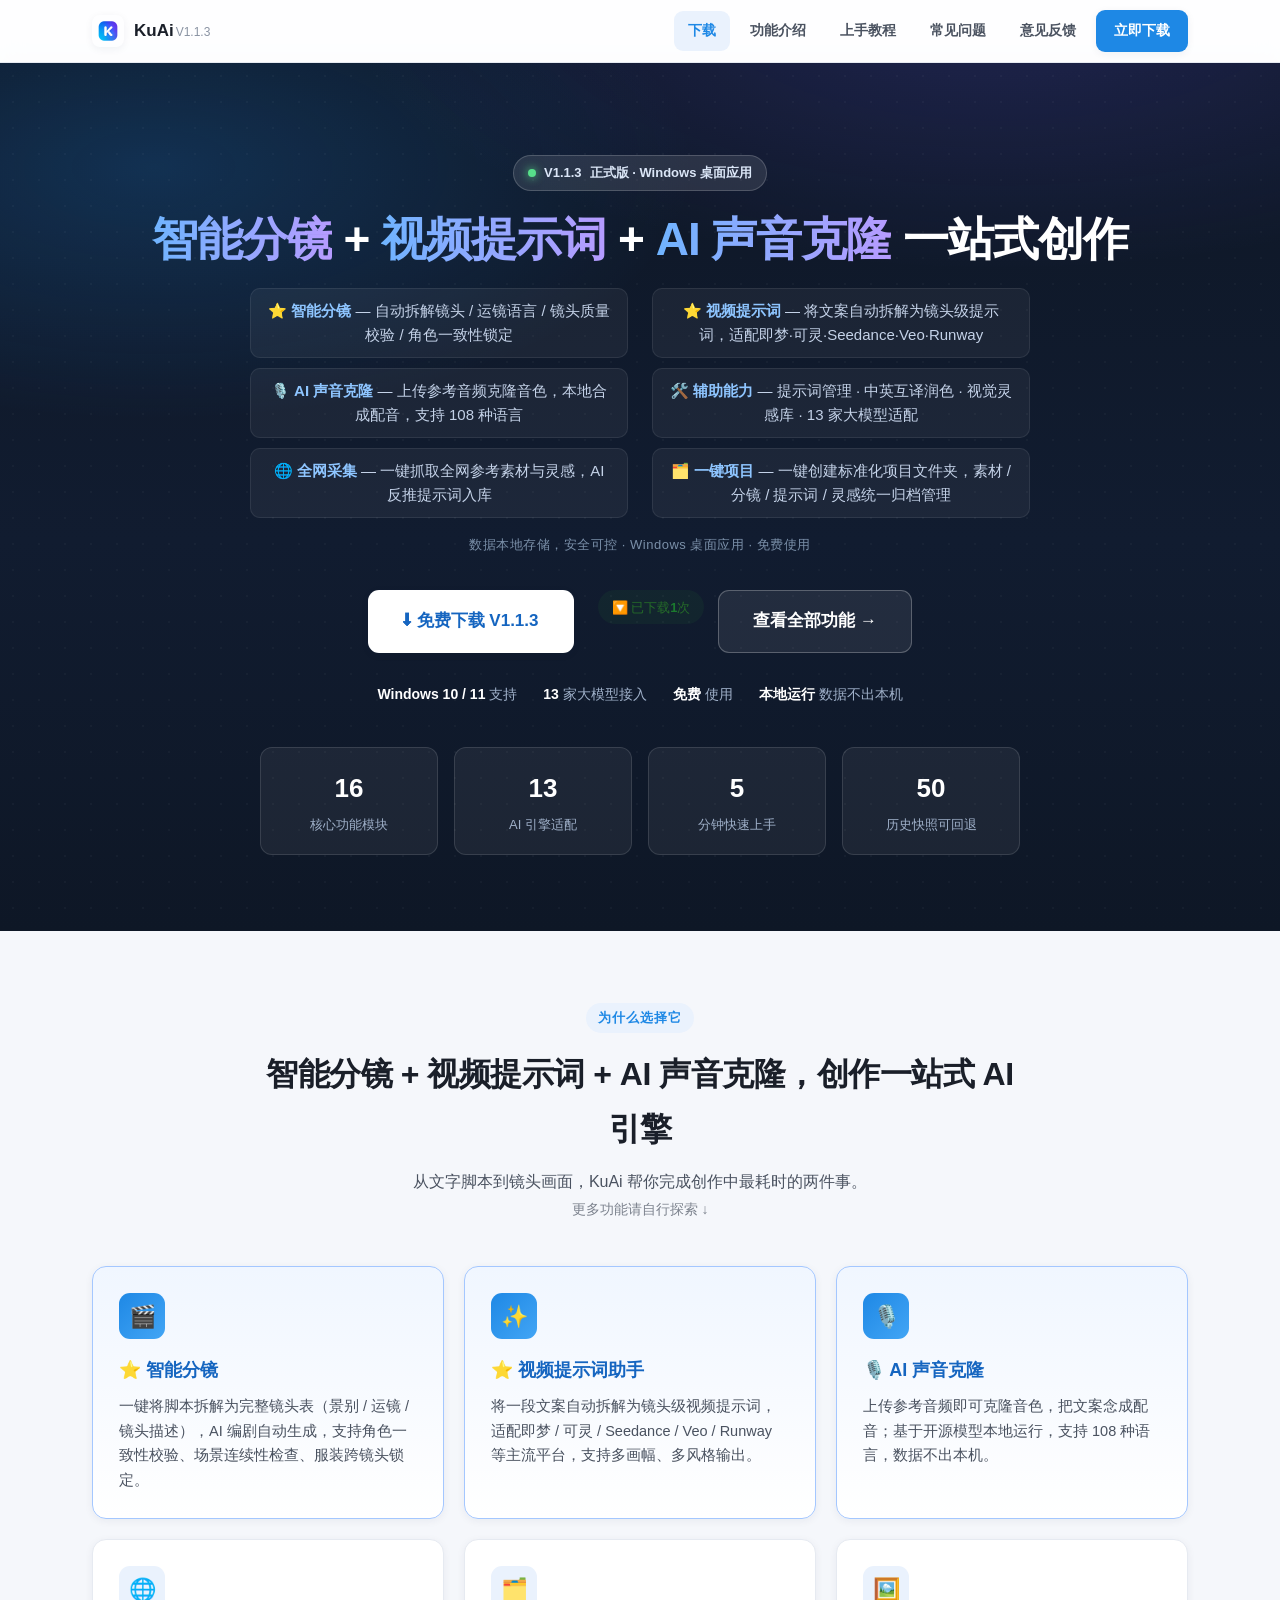
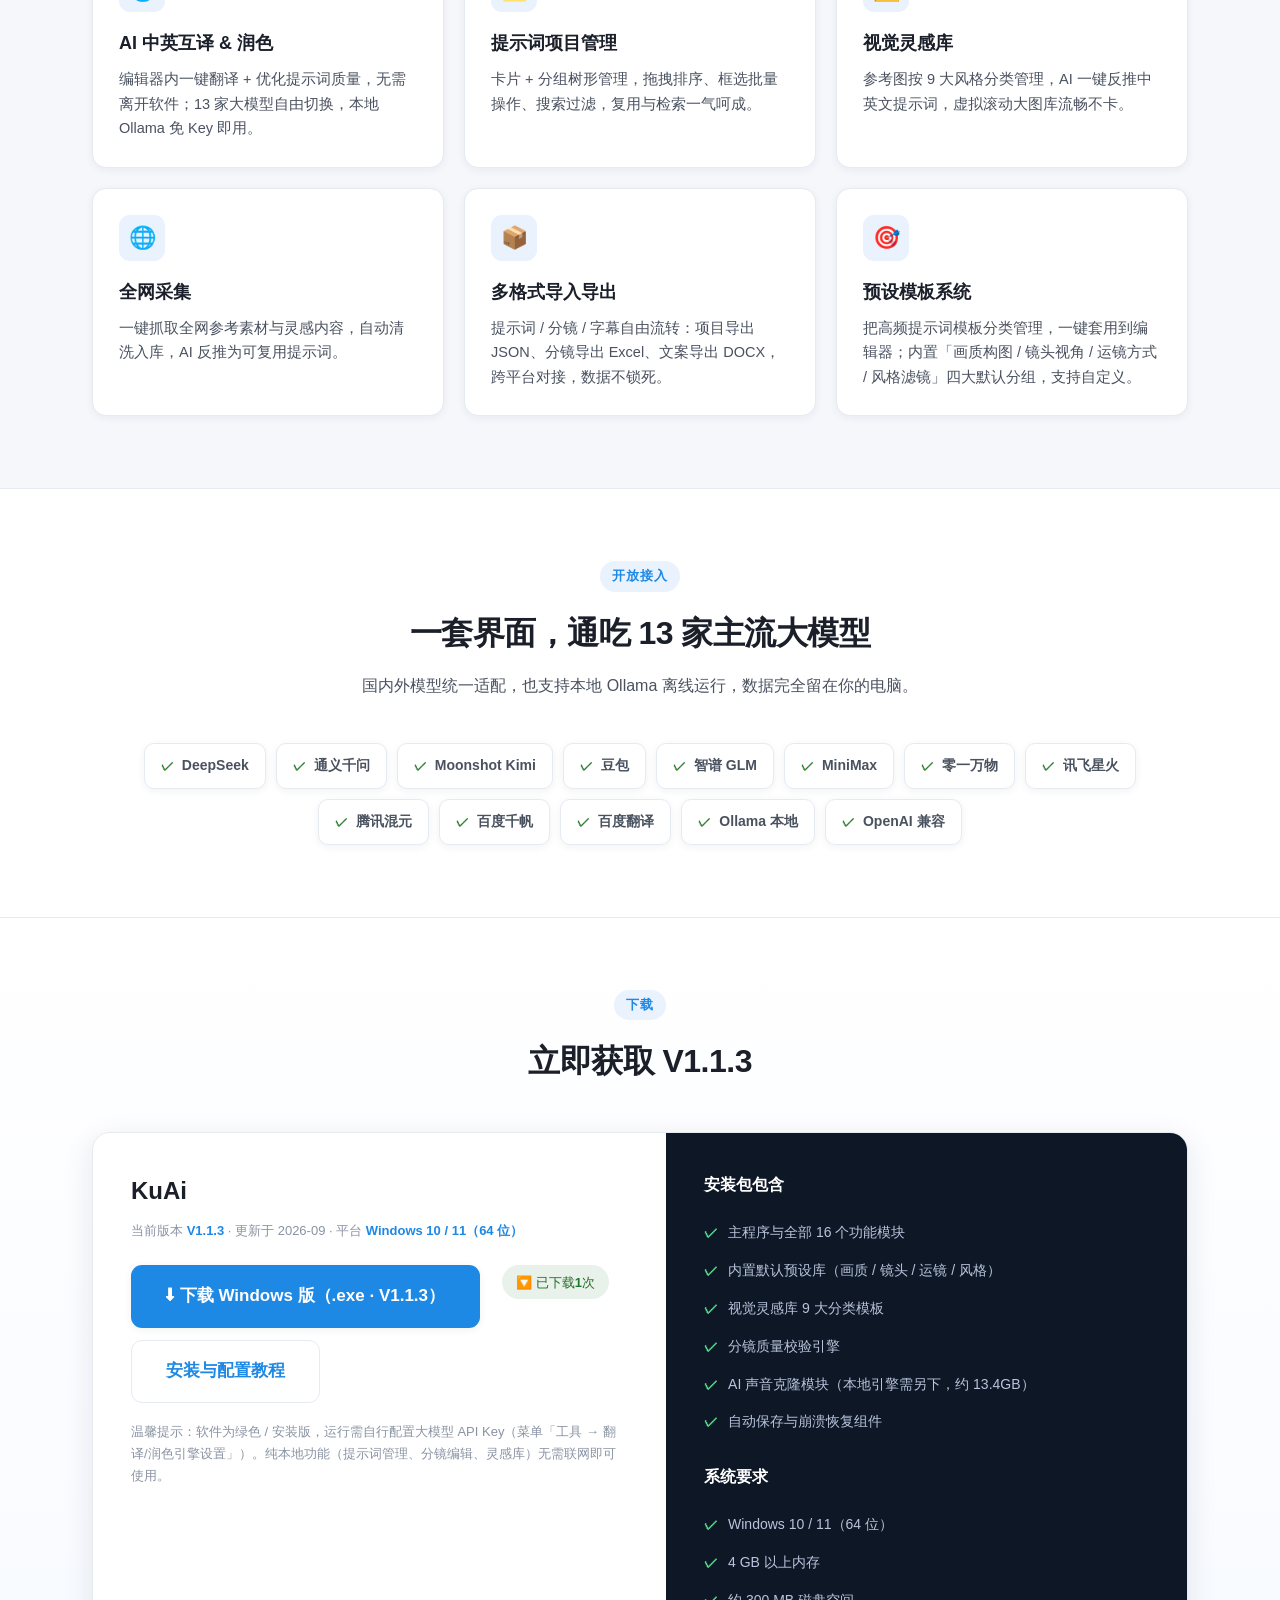
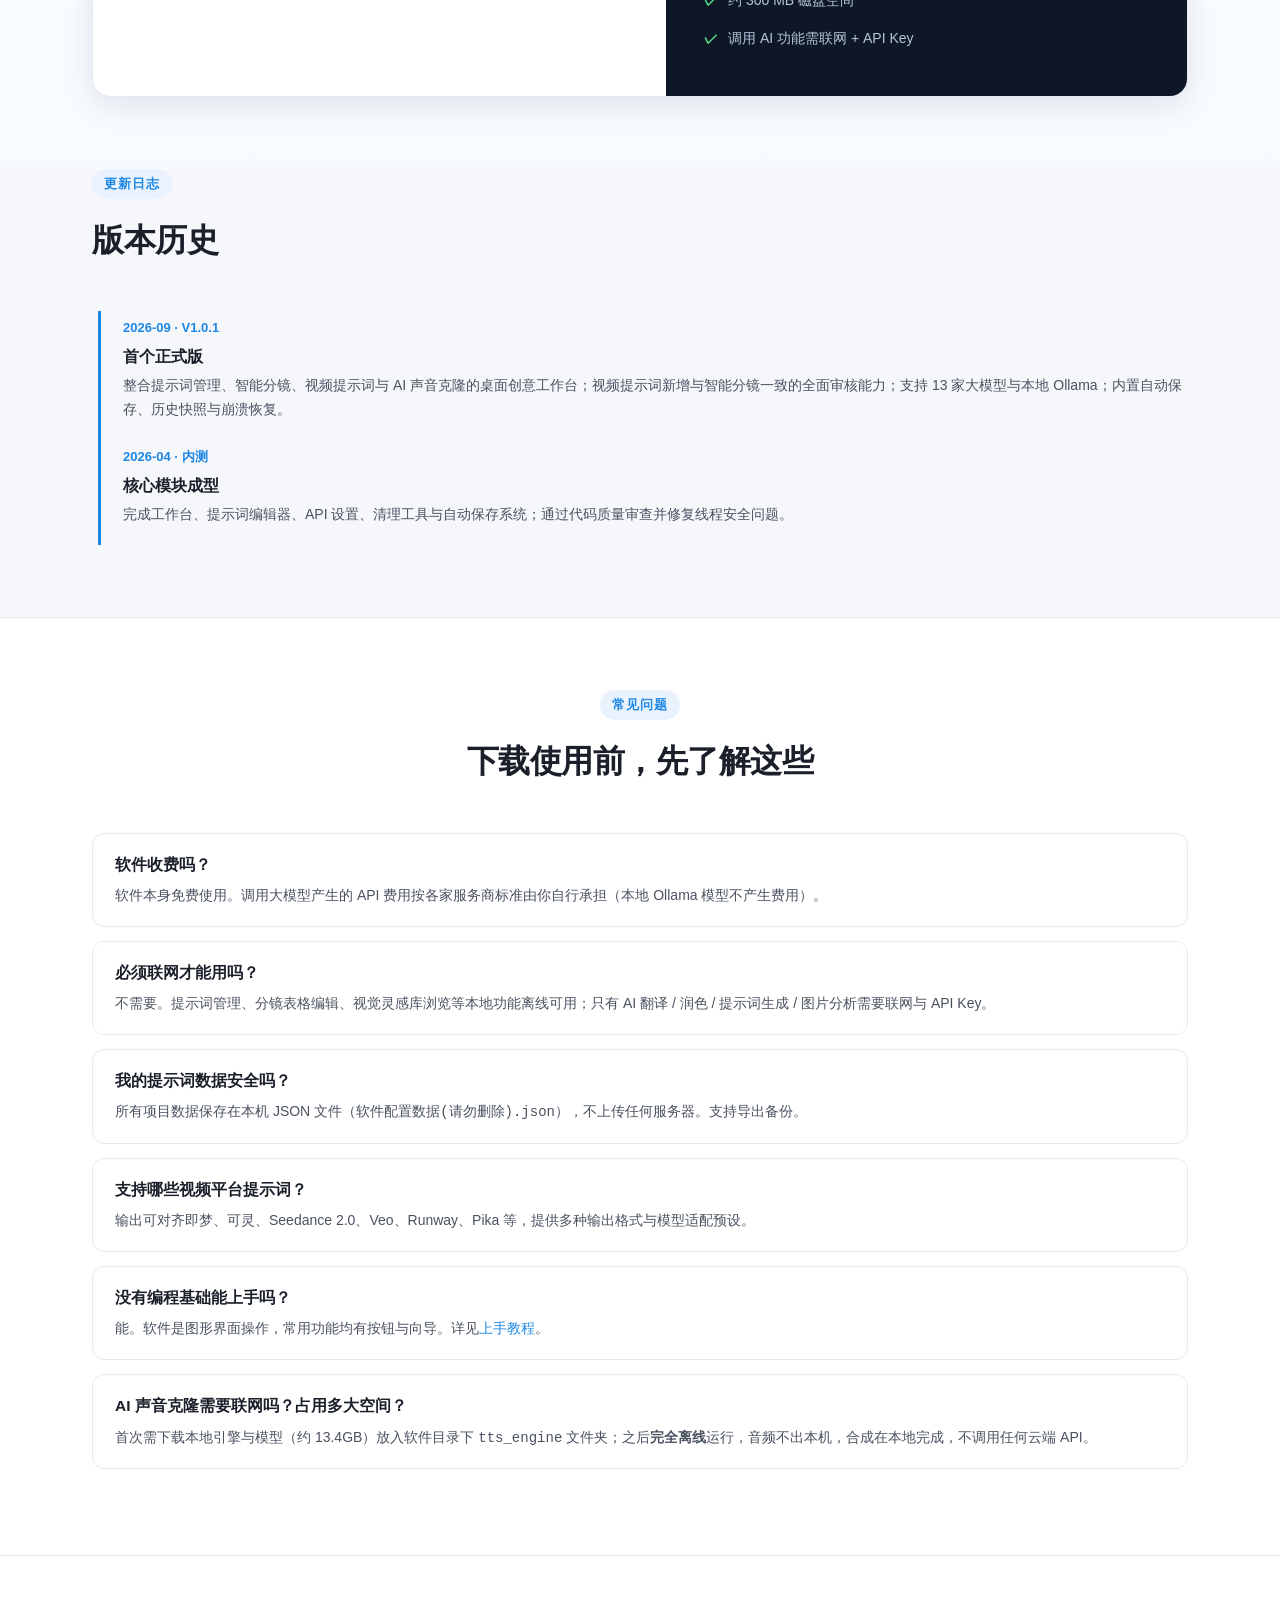
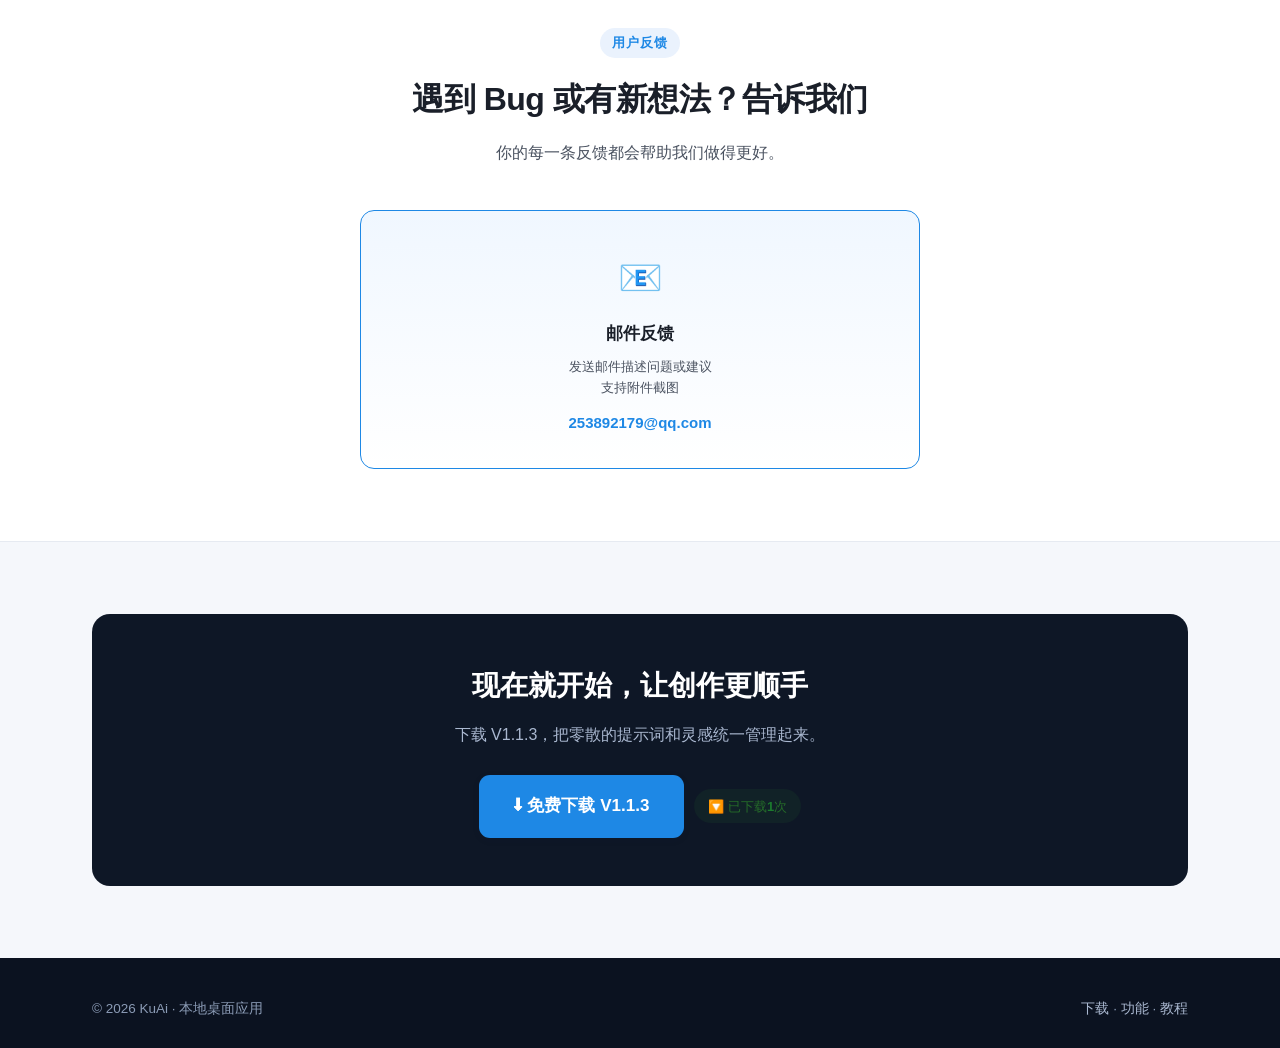
==== commit f03efe66: "发布 v1.1.3：更新官网页面与 version.json" ====
--- a/index.html
+++ b/index.html
@@ -1,233 +1,233 @@
-<!DOCTYPE html>
-<html lang="zh-CN">
-<head>
-<meta charset="UTF-8">
-<meta name="viewport" content="width=device-width, initial-scale=1">
-<title>KuAi V1.1.2 — AI 提示词管理 · 智能分镜 · 视频提示词 · AI 声音克隆工作台</title>
-<meta name="description" content="一站式管理提示词、AI 中英互译、生成即梦/可灵/Seedance 视频提示词、智能分镜与视觉灵感库、AI 声音克隆配音。支持 16 大功能模块、13 家大模型，本地运行、数据不出本机。">
-<meta name="theme-color" content="#0e1726">
-<meta property="og:title" content="KuAi — 智能分镜 + 视频提示词 + AI 声音克隆 一站式创作">
-<meta property="og:description" content="一站式管理提示词、AI 中英互译、生成即梦/可灵/Seedance 视频提示词、智能分镜与视觉灵感库、AI 声音克隆配音。支持 13 家大模型，本地运行。">
-<meta property="og:type" content="website">
-<meta property="og:url" content="https://yichenzi016-spec.github.io/KuAi/">
-<meta name="twitter:card" content="summary_large_image">
-<link rel="stylesheet" href="assets/style.css">
-</head>
-<body>
-
-<!-- 导航 -->
-<nav class="nav">
-  <div class="nav-inner">
-    <a class="brand" href="index.html">
-      <img src="assets/logo1.png" alt="KuAi" class="logo-img">
-      <span>KuAi<small data-version>V1.1.2</small></span>
-    </a>
-    <button class="nav-toggle">☰</button>
-    <div class="nav-links">
-      <a href="index.html" class="active">下载</a>
-      <a href="features.html">功能介绍</a>
-      <a href="guide.html">上手教程</a>
-      <a href="index.html#faq">常见问题</a>
-      <a href="#feedback">意见反馈</a>
-      <a href="#download" class="nav-cta">立即下载</a>
-    </div>
-  </div>
-</nav>
-
-<!-- Hero -->
-<header class="hero">
-  <div class="hero-inner">
-    <span class="badge"><span class="dot"></span> <b data-version>V1.1.2</b> 正式版 · Windows 桌面应用</span>
-    <h1><span class="grad">智能分镜</span> + <span class="grad">视频提示词</span> + <span class="grad">AI 声音克隆</span> 一站式创作</h1>
-    <div class="lead-grid">
-      <div class="lead-item"><b>⭐ 智能分镜</b> — 自动拆解镜头 / 运镜语言 / 镜头质量校验 / 角色一致性锁定</div>
-      <div class="lead-item"><b>⭐ 视频提示词</b> — 将文案自动拆解为镜头级提示词，适配即梦·可灵·Seedance·Veo·Runway</div>
-      <div class="lead-item"><b>🎙️ AI 声音克隆</b> — 上传参考音频克隆音色，本地合成配音，支持 108 种语言</div>
-      <div class="lead-item"><b>🛠️ 辅助能力</b> — 提示词管理 · 中英互译润色 · 视觉灵感库 · 13 家大模型适配</div>
-      <div class="lead-item"><b>🌐 全网采集</b> — 一键抓取全网参考素材与灵感，AI 反推提示词入库</div>
-      <div class="lead-item"><b>🗂️ 一键项目</b> — 一键创建标准化项目文件夹，素材 / 分镜 / 提示词 / 灵感统一归档管理</div>
-      <div class="lead-note">数据本地存储，安全可控 · Windows 桌面应用 · 免费使用</div>
-    </div>
-    <div class="hero-cta">
-      <a href="https://gitee.com/kuai061102/kuai-release/releases/download/v1.1.2/VideoPromptAssistant-Setup-1.1.2.exe" target="_blank" rel="noopener" data-download="primary" class="btn btn-primary btn-lg">⬇ 免费下载 V1.1.2</a>
-      <a href="features.html" class="btn btn-ghost btn-lg">查看全部功能 →</a>
-    </div>
-    <div class="hero-meta">
-      <span><b>Windows 10 / 11</b> 支持</span>
-      <span><b>13</b> 家大模型接入</span>
-      <span><b>免费</b> 使用</span>
-      <span><b>本地运行</b> 数据不出本机</span>
-    </div>
-    <div class="hero-stats">
-      <div class="stat"><div class="num">16</div><div class="lab">核心功能模块</div></div>
-      <div class="stat"><div class="num">13</div><div class="lab">AI 引擎适配</div></div>
-      <div class="stat"><div class="num">5</div><div class="lab">分钟快速上手</div></div>
-      <div class="stat"><div class="num">50</div><div class="lab">历史快照可回退</div></div>
-    </div>
-  </div>
-</header>
-
-<!-- 核心亮点 -->
-<section>
-  <div class="wrap">
-    <div class="section-head">
-      <span class="eyebrow">为什么选择它</span>
-      <h2>智能分镜 + 视频提示词 + AI 声音克隆，创作一站式 AI 引擎</h2>
-      <p>从文字脚本到镜头画面，KuAi 帮你完成创作中最耗时的两件事。<br><span style="font-size:14px;opacity:0.7;">更多功能请自行探索 ↓</span></p>
-    </div>
-    <div class="grid grid-3">
-      <div class="card card-featured"><div class="ico">🎬</div><h3>⭐ 智能分镜</h3><p>一键将脚本拆解为完整镜头表（景别 / 运镜 / 镜头描述），AI 编剧自动生成，支持角色一致性校验、场景连续性检查、服装跨镜头锁定。</p></div>
-      <div class="card card-featured"><div class="ico">✨</div><h3>⭐ 视频提示词助手</h3><p>将一段文案自动拆解为镜头级视频提示词，适配即梦 / 可灵 / Seedance / Veo / Runway 等主流平台，支持多画幅、多风格输出。</p></div>
-      <div class="card card-featured"><div class="ico">🎙️</div><h3>🎙️ AI 声音克隆</h3><p>上传参考音频即可克隆音色，把文案念成配音；基于开源模型本地运行，支持 108 种语言，数据不出本机。</p></div>
-      <div class="card"><div class="ico">🌐</div><h3>AI 中英互译 & 润色</h3><p>编辑器内一键翻译 + 优化提示词质量，无需离开软件；13 家大模型自由切换，本地 Ollama 免 Key 即用。</p></div>
-      <div class="card"><div class="ico">🗂️</div><h3>提示词项目管理</h3><p>卡片 + 分组树形管理，拖拽排序、框选批量操作、搜索过滤，复用与检索一气呵成。</p></div>
-      <div class="card"><div class="ico">🖼️</div><h3>视觉灵感库</h3><p>参考图按 9 大风格分类管理，AI 一键反推中英文提示词，虚拟滚动大图库流畅不卡。</p></div>
-      <div class="card"><div class="ico">🌐</div><h3>全网采集</h3><p>一键抓取全网参考素材与灵感内容，自动清洗入库，AI 反推为可复用提示词。</p></div>
-      <div class="card"><div class="ico">📦</div><h3>多格式导入导出</h3><p>提示词 / 分镜 / 字幕自由流转：项目导出 JSON、分镜导出 Excel、文案导出 DOCX，跨平台对接，数据不锁死。</p></div>
-      <div class="card"><div class="ico">🎯</div><h3>预设模板系统</h3><p>把高频提示词模板分类管理，一键套用到编辑器；内置「画质构图 / 镜头视角 / 运镜方式 / 风格滤镜」四大默认分组，支持自定义。</p></div>
-    </div>
-  </div>
-</section>
-
-<!-- 大模型支持 -->
-<section style="background:#fff;border-top:1px solid var(--border);border-bottom:1px solid var(--border);">
-  <div class="wrap">
-    <div class="section-head">
-      <span class="eyebrow">开放接入</span>
-      <h2>一套界面，通吃 13 家主流大模型</h2>
-      <p>国内外模型统一适配，也支持本地 Ollama 离线运行，数据完全留在你的电脑。</p>
-    </div>
-    <div class="engines">
-      <span class="engine"><span class="tick">✓</span> DeepSeek</span>
-      <span class="engine"><span class="tick">✓</span> 通义千问</span>
-      <span class="engine"><span class="tick">✓</span> Moonshot Kimi</span>
-      <span class="engine"><span class="tick">✓</span> 豆包</span>
-      <span class="engine"><span class="tick">✓</span> 智谱 GLM</span>
-      <span class="engine"><span class="tick">✓</span> MiniMax</span>
-      <span class="engine"><span class="tick">✓</span> 零一万物</span>
-      <span class="engine"><span class="tick">✓</span> 讯飞星火</span>
-      <span class="engine"><span class="tick">✓</span> 腾讯混元</span>
-      <span class="engine"><span class="tick">✓</span> 百度千帆</span>
-      <span class="engine"><span class="tick">✓</span> 百度翻译</span>
-      <span class="engine"><span class="tick">✓</span> Ollama 本地</span>
-      <span class="engine"><span class="tick">✓</span> OpenAI 兼容</span>
-    </div>
-  </div>
-</section>
-
-<!-- 下载 -->
-<section class="download" id="download">
-  <div class="wrap">
-    <div class="section-head">
-      <span class="eyebrow">下载</span>
-      <h2 data-version>立即获取 V1.1.2</h2>
-    </div>
-    <div class="dl-box">
-      <div class="dl-main">
-        <h3>KuAi</h3>
-        <span class="ver" data-version>当前版本 <b>V1.1.2</b> · 更新于 2026-09 · 平台 <b>Windows 10 / 11（64 位）</b></span>
-        <div class="dl-actions">
-          <a href="https://gitee.com/kuai061102/kuai-release/releases/download/v1.1.2/VideoPromptAssistant-Setup-1.1.2.exe" target="_blank" rel="noopener" data-download="primary" class="btn btn-primary btn-lg">⬇ 下载 Windows 版（.exe · V1.1.2）</a>
-          <a href="guide.html" class="btn btn-ghost btn-lg">安装与配置教程</a>
-        </div>
-        <p class="dl-note">温馨提示：软件为绿色 / 安装版，运行需自行配置大模型 API Key（菜单「工具 → 翻译/润色引擎设置」）。纯本地功能（提示词管理、分镜编辑、灵感库）无需联网即可使用。</p>
-      </div>
-      <div class="dl-side">
-        <h4>安装包包含</h4>
-        <ul>
-          <li>主程序与全部 16 个功能模块</li>
-          <li>内置默认预设库（画质 / 镜头 / 运镜 / 风格）</li>
-          <li>视觉灵感库 9 大分类模板</li>
-          <li>分镜质量校验引擎</li>
-          <li>AI 声音克隆模块（本地引擎需另下，约 13.4GB）</li>
-          <li>自动保存与崩溃恢复组件</li>
-        </ul>
-        <h4 style="margin-top:22px;">系统要求</h4>
-        <ul>
-          <li>Windows 10 / 11（64 位）</li>
-          <li>4 GB 以上内存</li>
-          <li>约 300 MB 磁盘空间</li>
-          <li>调用 AI 功能需联网 + API Key</li>
-        </ul>
-      </div>
-    </div>
-  </div>
-</section>
-
-<!-- 更新日志 -->
-<section style="padding-top:0;">
-  <div class="wrap">
-    <div class="section-head" style="text-align:left;margin-left:0;max-width:none;">
-      <span class="eyebrow">更新日志</span>
-      <h2>版本历史</h2>
-    </div>
-    <div class="log">
-      <div class="log-item"><div class="date">2026-09 · V1.0.1</div><h4>首个正式版</h4><p>整合提示词管理、智能分镜、视频提示词与 AI 声音克隆的桌面创意工作台；视频提示词新增与智能分镜一致的全面审核能力；支持 13 家大模型与本地 Ollama；内置自动保存、历史快照与崩溃恢复。</p></div>
-      <div class="log-item"><div class="date">2026-04 · 内测</div><h4>核心模块成型</h4><p>完成工作台、提示词编辑器、API 设置、清理工具与自动保存系统；通过代码质量审查并修复线程安全问题。</p></div>
-    </div>
-  </div>
-</section>
-
-<!-- FAQ -->
-<section id="faq" style="background:#fff;border-top:1px solid var(--border);">
-  <div class="wrap">
-    <div class="section-head">
-      <span class="eyebrow">常见问题</span>
-      <h2>下载使用前，先了解这些</h2>
-    </div>
-    <div class="faq-item"><h4>软件收费吗？</h4><p>软件本身免费使用。调用大模型产生的 API 费用按各家服务商标准由你自行承担（本地 Ollama 模型不产生费用）。</p></div>
-    <div class="faq-item"><h4>必须联网才能用吗？</h4><p>不需要。提示词管理、分镜表格编辑、视觉灵感库浏览等本地功能离线可用；只有 AI 翻译 / 润色 / 提示词生成 / 图片分析需要联网与 API Key。</p></div>
-    <div class="faq-item"><h4>我的提示词数据安全吗？</h4><p>所有项目数据保存在本机 JSON 文件（<code>软件配置数据(请勿删除).json</code>），不上传任何服务器。支持导出备份。</p></div>
-    <div class="faq-item"><h4>支持哪些视频平台提示词？</h4><p>输出可对齐即梦、可灵、Seedance 2.0、Veo、Runway、Pika 等，提供多种输出格式与模型适配预设。</p></div>
-      <div class="faq-item"><h4>没有编程基础能上手吗？</h4><p>能。软件是图形界面操作，常用功能均有按钮与向导。详见<a href="guide.html">上手教程</a>。</p></div>
-      <div class="faq-item"><h4>AI 声音克隆需要联网吗？占用多大空间？</h4><p>首次需下载本地引擎与模型（约 13.4GB）放入软件目录下 <code>tts_engine</code> 文件夹；之后<b>完全离线</b>运行，音频不出本机，合成在本地完成，不调用任何云端 API。</p></div>
-    </div>
-</section>
-
-<!-- 客户反馈 -->
-<section id="feedback" style="background:#fff;border-top:1px solid var(--border);border-bottom:1px solid var(--border);">
-  <div class="wrap">
-    <div class="section-head">
-      <span class="eyebrow">用户反馈</span>
-      <h2>遇到 Bug 或有新想法？告诉我们</h2>
-      <p>你的每一条反馈都会帮助我们做得更好。</p>
-    </div>
-
-    <!-- 反馈卡片（仅邮件，重新排版为单卡居中） -->
-    <div class="fb-grid" style="max-width:560px;margin:0 auto;grid-template-columns:1fr;">
-      <div class="fb-card fb-card-primary" style="text-align:center;padding:36px 32px 32px;">
-        <div class="fb-icon">📧</div>
-        <h3>邮件反馈</h3>
-        <p style="font-size:13px;margin-bottom:10px;">发送邮件描述问题或建议<br>支持附件截图</p>
-        <a href="mailto:253892179@qq.com" style="font-size:15px;font-weight:600;color:var(--primary);text-decoration:none;">253892179@qq.com</a>
-      </div>
-    </div>
-  </div>
-</section>
-
-<!-- 底部 CTA -->
-<section>
-  <div class="wrap">
-    <div class="foot-cta">
-      <h2>现在就开始，让创作更顺手</h2>
-      <p data-version>下载 V1.1.2，把零散的提示词和灵感统一管理起来。</p>
-      <a href="https://gitee.com/kuai061102/kuai-release/releases/download/v1.1.2/VideoPromptAssistant-Setup-1.1.2.exe" target="_blank" rel="noopener" data-download="primary" class="btn btn-primary btn-lg">⬇ 免费下载 V1.1.2</a>
-    </div>
-  </div>
-</section>
-
-<footer class="site">
-  <div class="wrap">
-    <div>© <span data-year>2026</span> KuAi · 本地桌面应用</div>
-    <div>
-      <a href="index.html">下载</a> ·
-      <a href="features.html">功能</a> ·
-      <a href="guide.html">教程</a>
-    </div>
-  </div>
-</footer>
-
-<script src="assets/script.js"></script>
-<script src="assets/count.js"></script>
-</body>
-</html>
+<!DOCTYPE html>
+<html lang="zh-CN">
+<head>
+<meta charset="UTF-8">
+<meta name="viewport" content="width=device-width, initial-scale=1">
+<title>KuAi V1.1.3 — AI 提示词管理 · 智能分镜 · 视频提示词 · AI 声音克隆工作台</title>
+<meta name="description" content="一站式管理提示词、AI 中英互译、生成即梦/可灵/Seedance 视频提示词、智能分镜与视觉灵感库、AI 声音克隆配音。支持 16 大功能模块、13 家大模型，本地运行、数据不出本机。">
+<meta name="theme-color" content="#0e1726">
+<meta property="og:title" content="KuAi — 智能分镜 + 视频提示词 + AI 声音克隆 一站式创作">
+<meta property="og:description" content="一站式管理提示词、AI 中英互译、生成即梦/可灵/Seedance 视频提示词、智能分镜与视觉灵感库、AI 声音克隆配音。支持 13 家大模型，本地运行。">
+<meta property="og:type" content="website">
+<meta property="og:url" content="https://yichenzi016-spec.github.io/KuAi/">
+<meta name="twitter:card" content="summary_large_image">
+<link rel="stylesheet" href="assets/style.css">
+</head>
+<body>
+
+<!-- 导航 -->
+<nav class="nav">
+  <div class="nav-inner">
+    <a class="brand" href="index.html">
+      <img src="assets/logo1.png" alt="KuAi" class="logo-img">
+      <span>KuAi<small data-version>V1.1.3</small></span>
+    </a>
+    <button class="nav-toggle">☰</button>
+    <div class="nav-links">
+      <a href="index.html" class="active">下载</a>
+      <a href="features.html">功能介绍</a>
+      <a href="guide.html">上手教程</a>
+      <a href="index.html#faq">常见问题</a>
+      <a href="#feedback">意见反馈</a>
+      <a href="#download" class="nav-cta">立即下载</a>
+    </div>
+  </div>
+</nav>
+
+<!-- Hero -->
+<header class="hero">
+  <div class="hero-inner">
+    <span class="badge"><span class="dot"></span> <b data-version>V1.1.3</b> 正式版 · Windows 桌面应用</span>
+    <h1><span class="grad">智能分镜</span> + <span class="grad">视频提示词</span> + <span class="grad">AI 声音克隆</span> 一站式创作</h1>
+    <div class="lead-grid">
+      <div class="lead-item"><b>⭐ 智能分镜</b> — 自动拆解镜头 / 运镜语言 / 镜头质量校验 / 角色一致性锁定</div>
+      <div class="lead-item"><b>⭐ 视频提示词</b> — 将文案自动拆解为镜头级提示词，适配即梦·可灵·Seedance·Veo·Runway</div>
+      <div class="lead-item"><b>🎙️ AI 声音克隆</b> — 上传参考音频克隆音色，本地合成配音，支持 108 种语言</div>
+      <div class="lead-item"><b>🛠️ 辅助能力</b> — 提示词管理 · 中英互译润色 · 视觉灵感库 · 13 家大模型适配</div>
+      <div class="lead-item"><b>🌐 全网采集</b> — 一键抓取全网参考素材与灵感，AI 反推提示词入库</div>
+      <div class="lead-item"><b>🗂️ 一键项目</b> — 一键创建标准化项目文件夹，素材 / 分镜 / 提示词 / 灵感统一归档管理</div>
+      <div class="lead-note">数据本地存储，安全可控 · Windows 桌面应用 · 免费使用</div>
+    </div>
+    <div class="hero-cta">
+      <a href="https://gitee.com/kuai061102/kuai-release/releases/download/v1.1.3/VideoPromptAssistant-Setup-1.1.3.exe" target="_blank" rel="noopener" data-download="primary" class="btn btn-primary btn-lg">⬇ 免费下载 V1.1.3</a>
+      <a href="features.html" class="btn btn-ghost btn-lg">查看全部功能 →</a>
+    </div>
+    <div class="hero-meta">
+      <span><b>Windows 10 / 11</b> 支持</span>
+      <span><b>13</b> 家大模型接入</span>
+      <span><b>免费</b> 使用</span>
+      <span><b>本地运行</b> 数据不出本机</span>
+    </div>
+    <div class="hero-stats">
+      <div class="stat"><div class="num">16</div><div class="lab">核心功能模块</div></div>
+      <div class="stat"><div class="num">13</div><div class="lab">AI 引擎适配</div></div>
+      <div class="stat"><div class="num">5</div><div class="lab">分钟快速上手</div></div>
+      <div class="stat"><div class="num">50</div><div class="lab">历史快照可回退</div></div>
+    </div>
+  </div>
+</header>
+
+<!-- 核心亮点 -->
+<section>
+  <div class="wrap">
+    <div class="section-head">
+      <span class="eyebrow">为什么选择它</span>
+      <h2>智能分镜 + 视频提示词 + AI 声音克隆，创作一站式 AI 引擎</h2>
+      <p>从文字脚本到镜头画面，KuAi 帮你完成创作中最耗时的两件事。<br><span style="font-size:14px;opacity:0.7;">更多功能请自行探索 ↓</span></p>
+    </div>
+    <div class="grid grid-3">
+      <div class="card card-featured"><div class="ico">🎬</div><h3>⭐ 智能分镜</h3><p>一键将脚本拆解为完整镜头表（景别 / 运镜 / 镜头描述），AI 编剧自动生成，支持角色一致性校验、场景连续性检查、服装跨镜头锁定。</p></div>
+      <div class="card card-featured"><div class="ico">✨</div><h3>⭐ 视频提示词助手</h3><p>将一段文案自动拆解为镜头级视频提示词，适配即梦 / 可灵 / Seedance / Veo / Runway 等主流平台，支持多画幅、多风格输出。</p></div>
+      <div class="card card-featured"><div class="ico">🎙️</div><h3>🎙️ AI 声音克隆</h3><p>上传参考音频即可克隆音色，把文案念成配音；基于开源模型本地运行，支持 108 种语言，数据不出本机。</p></div>
+      <div class="card"><div class="ico">🌐</div><h3>AI 中英互译 & 润色</h3><p>编辑器内一键翻译 + 优化提示词质量，无需离开软件；13 家大模型自由切换，本地 Ollama 免 Key 即用。</p></div>
+      <div class="card"><div class="ico">🗂️</div><h3>提示词项目管理</h3><p>卡片 + 分组树形管理，拖拽排序、框选批量操作、搜索过滤，复用与检索一气呵成。</p></div>
+      <div class="card"><div class="ico">🖼️</div><h3>视觉灵感库</h3><p>参考图按 9 大风格分类管理，AI 一键反推中英文提示词，虚拟滚动大图库流畅不卡。</p></div>
+      <div class="card"><div class="ico">🌐</div><h3>全网采集</h3><p>一键抓取全网参考素材与灵感内容，自动清洗入库，AI 反推为可复用提示词。</p></div>
+      <div class="card"><div class="ico">📦</div><h3>多格式导入导出</h3><p>提示词 / 分镜 / 字幕自由流转：项目导出 JSON、分镜导出 Excel、文案导出 DOCX，跨平台对接，数据不锁死。</p></div>
+      <div class="card"><div class="ico">🎯</div><h3>预设模板系统</h3><p>把高频提示词模板分类管理，一键套用到编辑器；内置「画质构图 / 镜头视角 / 运镜方式 / 风格滤镜」四大默认分组，支持自定义。</p></div>
+    </div>
+  </div>
+</section>
+
+<!-- 大模型支持 -->
+<section style="background:#fff;border-top:1px solid var(--border);border-bottom:1px solid var(--border);">
+  <div class="wrap">
+    <div class="section-head">
+      <span class="eyebrow">开放接入</span>
+      <h2>一套界面，通吃 13 家主流大模型</h2>
+      <p>国内外模型统一适配，也支持本地 Ollama 离线运行，数据完全留在你的电脑。</p>
+    </div>
+    <div class="engines">
+      <span class="engine"><span class="tick">✓</span> DeepSeek</span>
+      <span class="engine"><span class="tick">✓</span> 通义千问</span>
+      <span class="engine"><span class="tick">✓</span> Moonshot Kimi</span>
+      <span class="engine"><span class="tick">✓</span> 豆包</span>
+      <span class="engine"><span class="tick">✓</span> 智谱 GLM</span>
+      <span class="engine"><span class="tick">✓</span> MiniMax</span>
+      <span class="engine"><span class="tick">✓</span> 零一万物</span>
+      <span class="engine"><span class="tick">✓</span> 讯飞星火</span>
+      <span class="engine"><span class="tick">✓</span> 腾讯混元</span>
+      <span class="engine"><span class="tick">✓</span> 百度千帆</span>
+      <span class="engine"><span class="tick">✓</span> 百度翻译</span>
+      <span class="engine"><span class="tick">✓</span> Ollama 本地</span>
+      <span class="engine"><span class="tick">✓</span> OpenAI 兼容</span>
+    </div>
+  </div>
+</section>
+
+<!-- 下载 -->
+<section class="download" id="download">
+  <div class="wrap">
+    <div class="section-head">
+      <span class="eyebrow">下载</span>
+      <h2 data-version>立即获取 V1.1.3</h2>
+    </div>
+    <div class="dl-box">
+      <div class="dl-main">
+        <h3>KuAi</h3>
+        <span class="ver" data-version>当前版本 <b>V1.1.3</b> · 更新于 2026-09 · 平台 <b>Windows 10 / 11（64 位）</b></span>
+        <div class="dl-actions">
+          <a href="https://gitee.com/kuai061102/kuai-release/releases/download/v1.1.3/VideoPromptAssistant-Setup-1.1.3.exe" target="_blank" rel="noopener" data-download="primary" class="btn btn-primary btn-lg">⬇ 下载 Windows 版（.exe · V1.1.3）</a>
+          <a href="guide.html" class="btn btn-ghost btn-lg">安装与配置教程</a>
+        </div>
+        <p class="dl-note">温馨提示：软件为绿色 / 安装版，运行需自行配置大模型 API Key（菜单「工具 → 翻译/润色引擎设置」）。纯本地功能（提示词管理、分镜编辑、灵感库）无需联网即可使用。</p>
+      </div>
+      <div class="dl-side">
+        <h4>安装包包含</h4>
+        <ul>
+          <li>主程序与全部 16 个功能模块</li>
+          <li>内置默认预设库（画质 / 镜头 / 运镜 / 风格）</li>
+          <li>视觉灵感库 9 大分类模板</li>
+          <li>分镜质量校验引擎</li>
+          <li>AI 声音克隆模块（本地引擎需另下，约 13.4GB）</li>
+          <li>自动保存与崩溃恢复组件</li>
+        </ul>
+        <h4 style="margin-top:22px;">系统要求</h4>
+        <ul>
+          <li>Windows 10 / 11（64 位）</li>
+          <li>4 GB 以上内存</li>
+          <li>约 300 MB 磁盘空间</li>
+          <li>调用 AI 功能需联网 + API Key</li>
+        </ul>
+      </div>
+    </div>
+  </div>
+</section>
+
+<!-- 更新日志 -->
+<section style="padding-top:0;">
+  <div class="wrap">
+    <div class="section-head" style="text-align:left;margin-left:0;max-width:none;">
+      <span class="eyebrow">更新日志</span>
+      <h2>版本历史</h2>
+    </div>
+    <div class="log">
+      <div class="log-item"><div class="date">2026-09 · V1.0.1</div><h4>首个正式版</h4><p>整合提示词管理、智能分镜、视频提示词与 AI 声音克隆的桌面创意工作台；视频提示词新增与智能分镜一致的全面审核能力；支持 13 家大模型与本地 Ollama；内置自动保存、历史快照与崩溃恢复。</p></div>
+      <div class="log-item"><div class="date">2026-04 · 内测</div><h4>核心模块成型</h4><p>完成工作台、提示词编辑器、API 设置、清理工具与自动保存系统；通过代码质量审查并修复线程安全问题。</p></div>
+    </div>
+  </div>
+</section>
+
+<!-- FAQ -->
+<section id="faq" style="background:#fff;border-top:1px solid var(--border);">
+  <div class="wrap">
+    <div class="section-head">
+      <span class="eyebrow">常见问题</span>
+      <h2>下载使用前，先了解这些</h2>
+    </div>
+    <div class="faq-item"><h4>软件收费吗？</h4><p>软件本身免费使用。调用大模型产生的 API 费用按各家服务商标准由你自行承担（本地 Ollama 模型不产生费用）。</p></div>
+    <div class="faq-item"><h4>必须联网才能用吗？</h4><p>不需要。提示词管理、分镜表格编辑、视觉灵感库浏览等本地功能离线可用；只有 AI 翻译 / 润色 / 提示词生成 / 图片分析需要联网与 API Key。</p></div>
+    <div class="faq-item"><h4>我的提示词数据安全吗？</h4><p>所有项目数据保存在本机 JSON 文件（<code>软件配置数据(请勿删除).json</code>），不上传任何服务器。支持导出备份。</p></div>
+    <div class="faq-item"><h4>支持哪些视频平台提示词？</h4><p>输出可对齐即梦、可灵、Seedance 2.0、Veo、Runway、Pika 等，提供多种输出格式与模型适配预设。</p></div>
+      <div class="faq-item"><h4>没有编程基础能上手吗？</h4><p>能。软件是图形界面操作，常用功能均有按钮与向导。详见<a href="guide.html">上手教程</a>。</p></div>
+      <div class="faq-item"><h4>AI 声音克隆需要联网吗？占用多大空间？</h4><p>首次需下载本地引擎与模型（约 13.4GB）放入软件目录下 <code>tts_engine</code> 文件夹；之后<b>完全离线</b>运行，音频不出本机，合成在本地完成，不调用任何云端 API。</p></div>
+    </div>
+</section>
+
+<!-- 客户反馈 -->
+<section id="feedback" style="background:#fff;border-top:1px solid var(--border);border-bottom:1px solid var(--border);">
+  <div class="wrap">
+    <div class="section-head">
+      <span class="eyebrow">用户反馈</span>
+      <h2>遇到 Bug 或有新想法？告诉我们</h2>
+      <p>你的每一条反馈都会帮助我们做得更好。</p>
+    </div>
+
+    <!-- 反馈卡片（仅邮件，重新排版为单卡居中） -->
+    <div class="fb-grid" style="max-width:560px;margin:0 auto;grid-template-columns:1fr;">
+      <div class="fb-card fb-card-primary" style="text-align:center;padding:36px 32px 32px;">
+        <div class="fb-icon">📧</div>
+        <h3>邮件反馈</h3>
+        <p style="font-size:13px;margin-bottom:10px;">发送邮件描述问题或建议<br>支持附件截图</p>
+        <a href="mailto:253892179@qq.com" style="font-size:15px;font-weight:600;color:var(--primary);text-decoration:none;">253892179@qq.com</a>
+      </div>
+    </div>
+  </div>
+</section>
+
+<!-- 底部 CTA -->
+<section>
+  <div class="wrap">
+    <div class="foot-cta">
+      <h2>现在就开始，让创作更顺手</h2>
+      <p data-version>下载 V1.1.3，把零散的提示词和灵感统一管理起来。</p>
+      <a href="https://gitee.com/kuai061102/kuai-release/releases/download/v1.1.3/VideoPromptAssistant-Setup-1.1.3.exe" target="_blank" rel="noopener" data-download="primary" class="btn btn-primary btn-lg">⬇ 免费下载 V1.1.3</a>
+    </div>
+  </div>
+</section>
+
+<footer class="site">
+  <div class="wrap">
+    <div>© <span data-year>2026</span> KuAi · 本地桌面应用</div>
+    <div>
+      <a href="index.html">下载</a> ·
+      <a href="features.html">功能</a> ·
+      <a href="guide.html">教程</a>
+    </div>
+  </div>
+</footer>
+
+<script src="assets/script.js"></script>
+<script src="assets/count.js"></script>
+</body>
+</html>
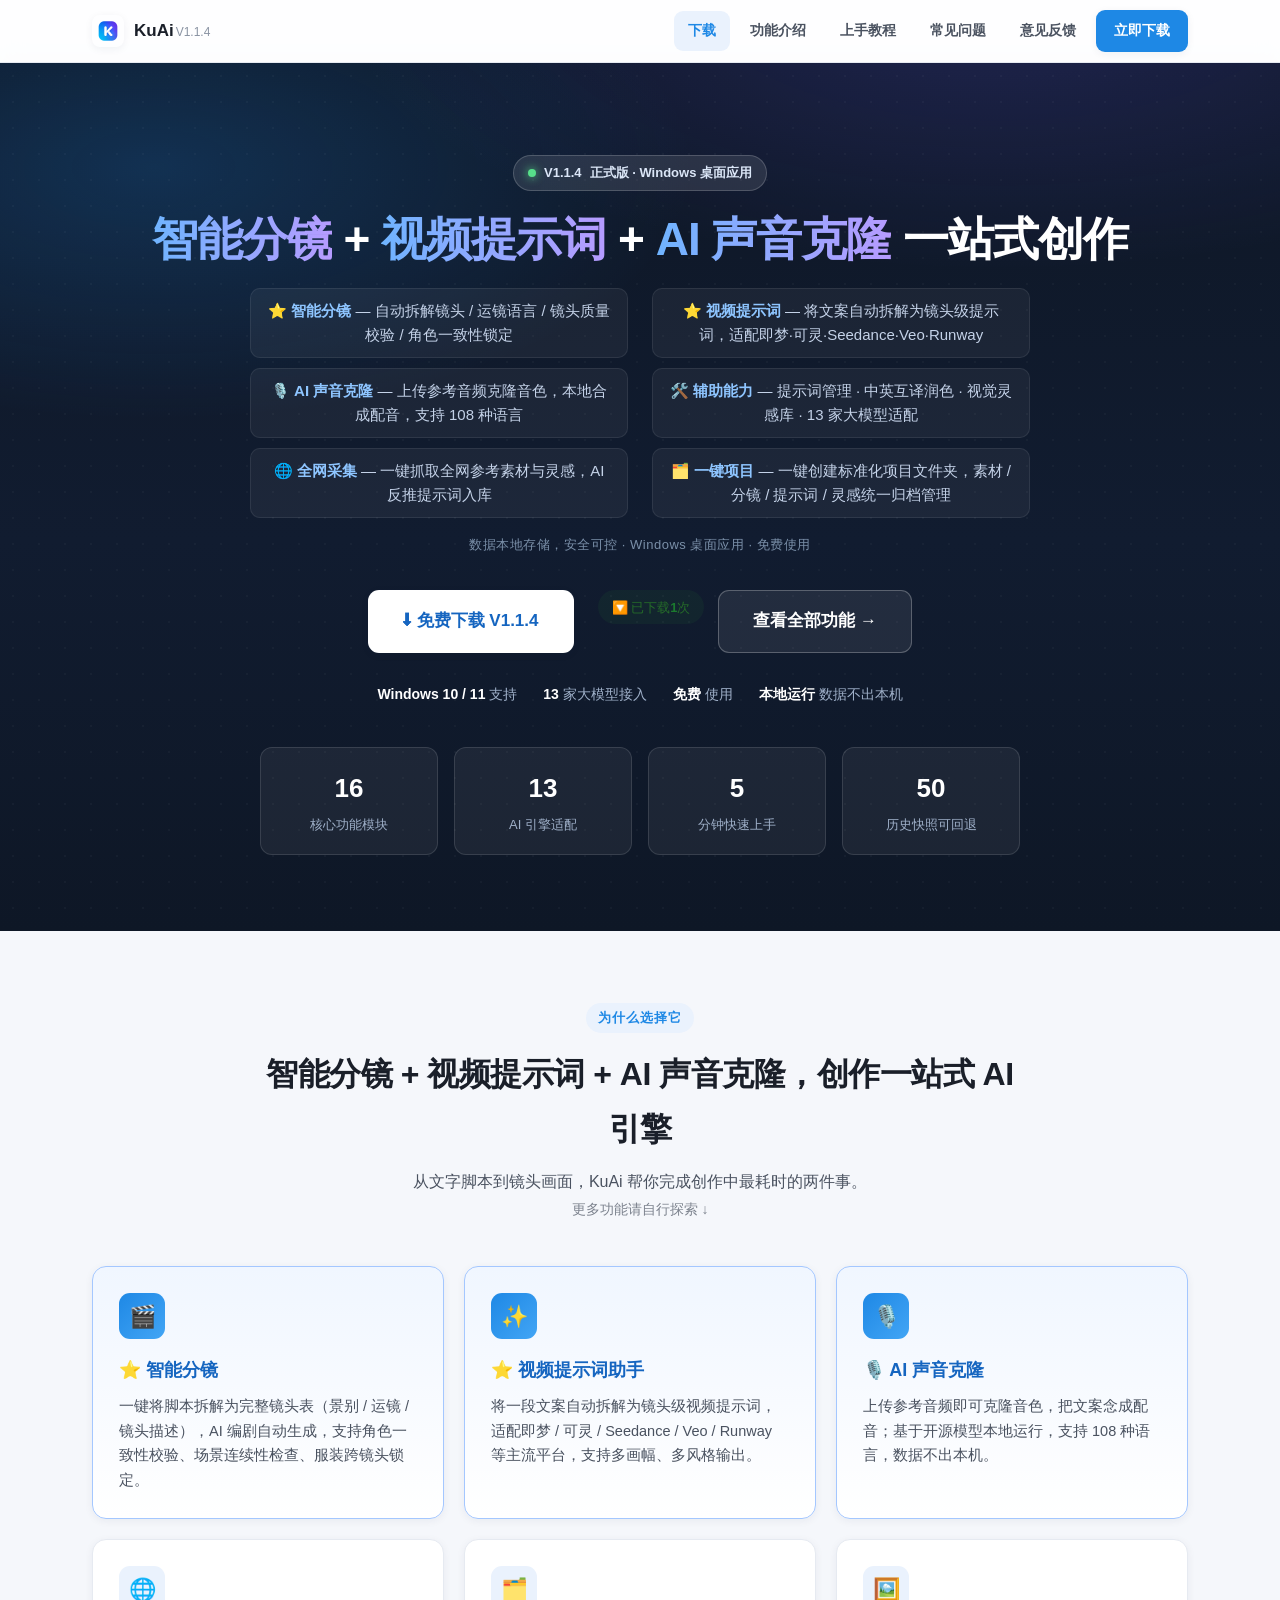
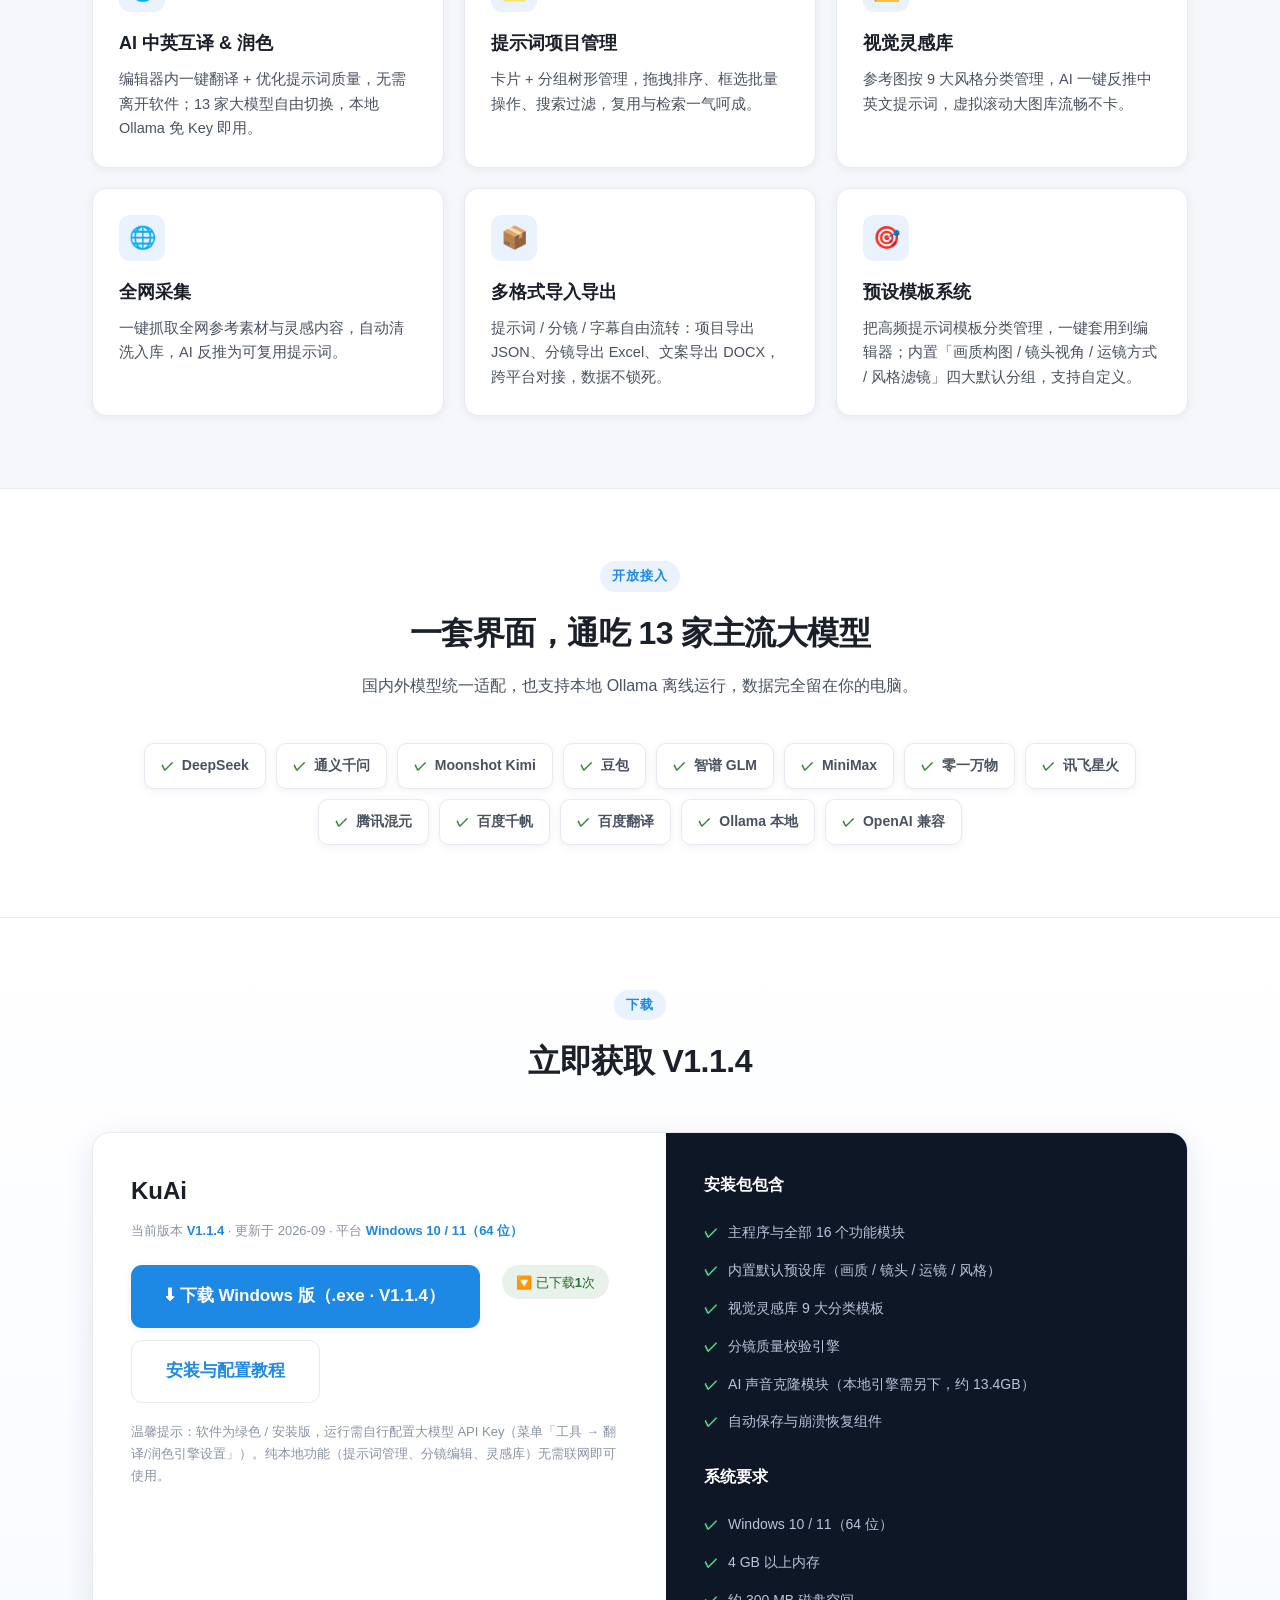
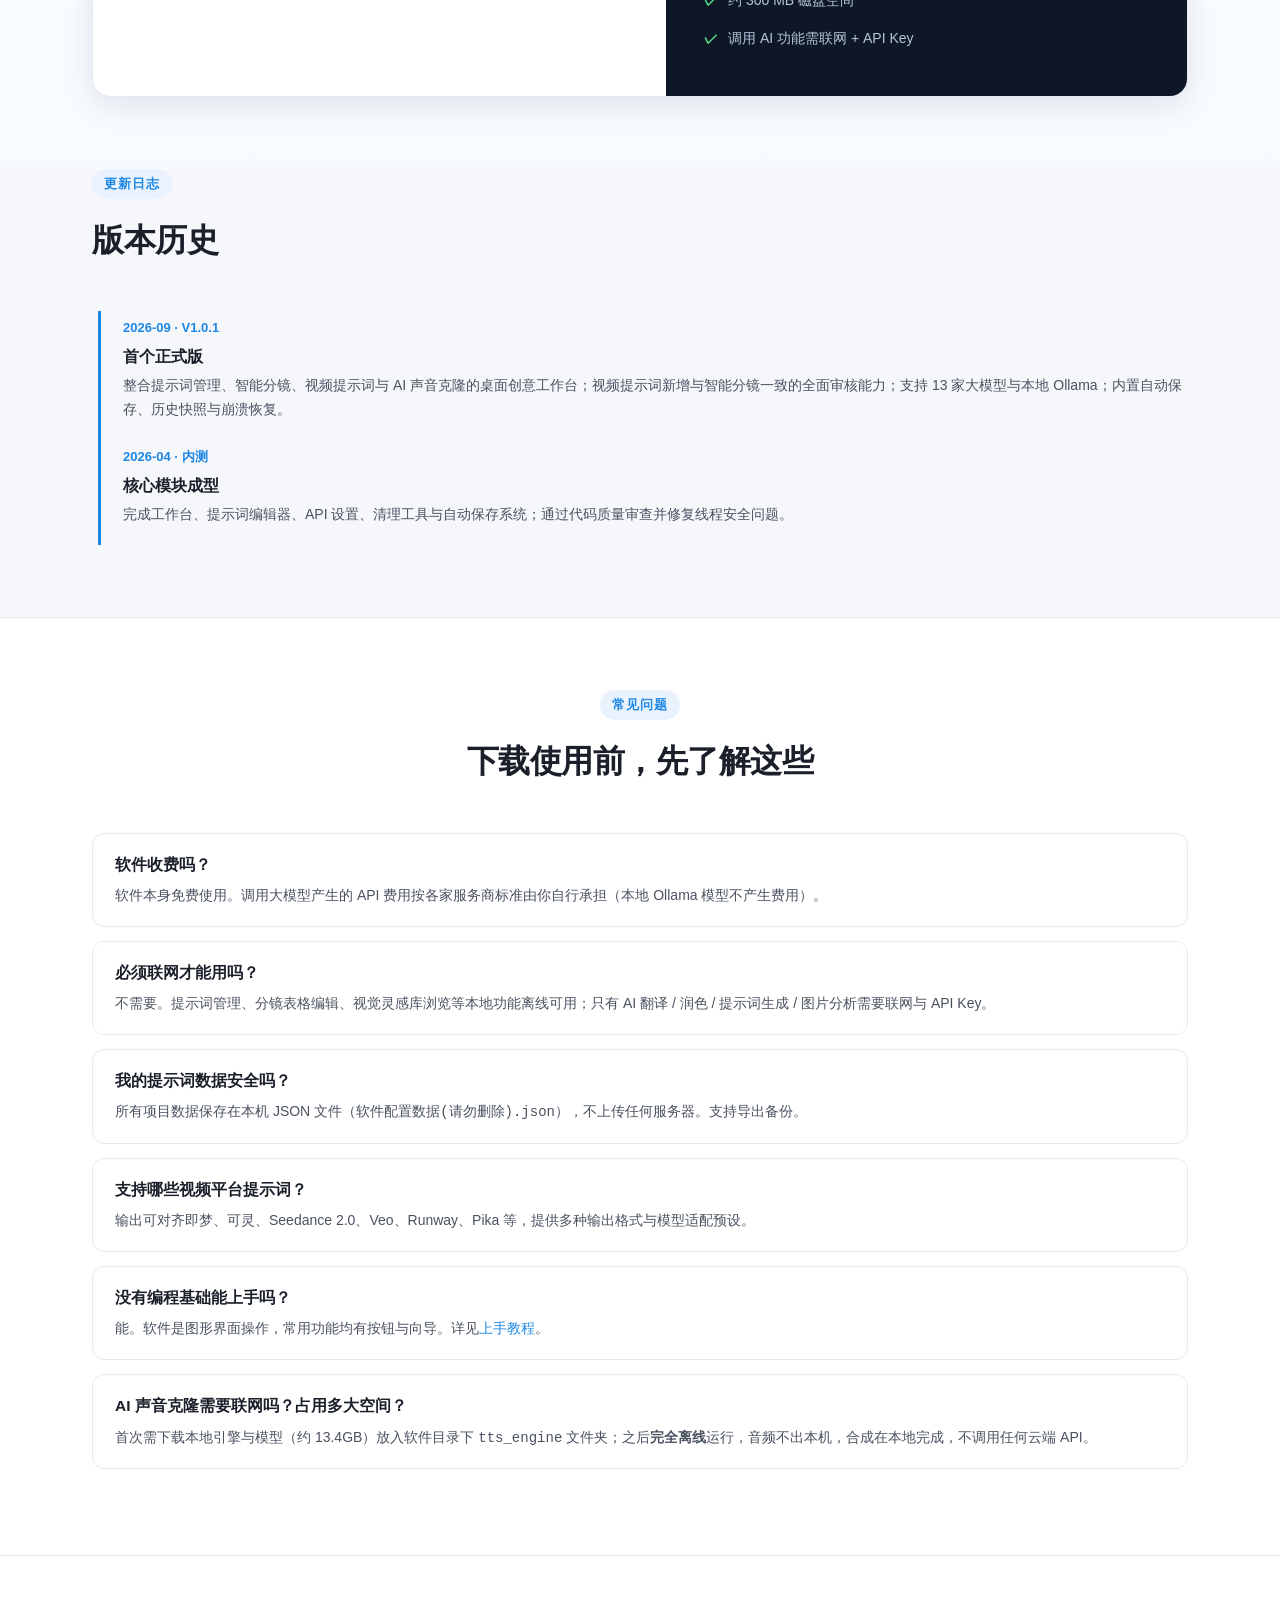
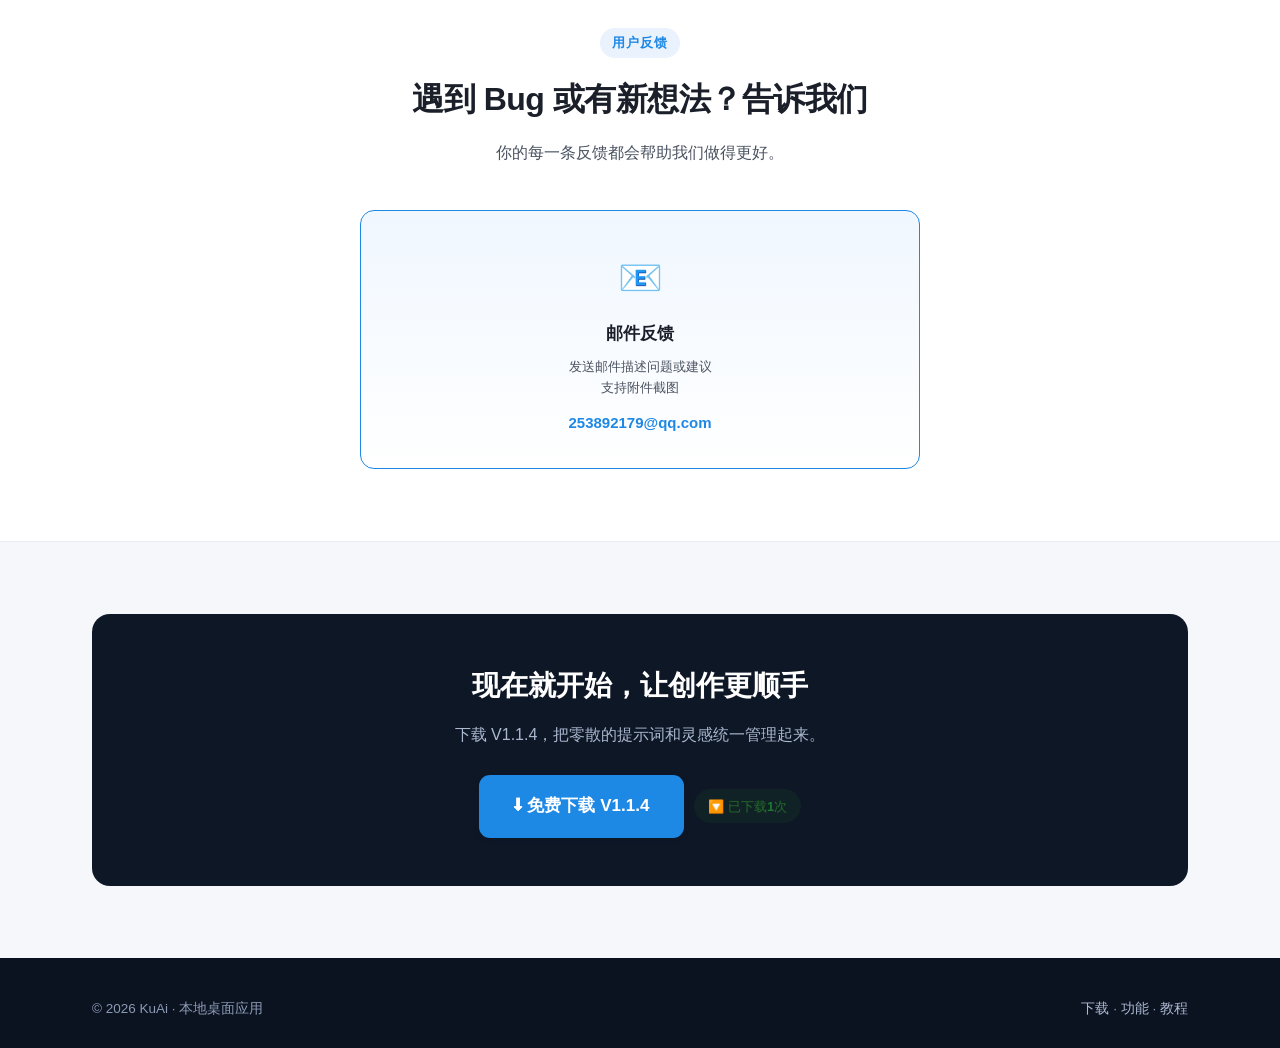
==== commit d83f5e37: "发布 v1.1.4：更新官网页面与 version.json" ====
--- a/index.html
+++ b/index.html
@@ -3,7 +3,7 @@
 <head>
 <meta charset="UTF-8">
 <meta name="viewport" content="width=device-width, initial-scale=1">
-<title>KuAi V1.1.3 — AI 提示词管理 · 智能分镜 · 视频提示词 · AI 声音克隆工作台</title>
+<title>KuAi V1.1.4 — AI 提示词管理 · 智能分镜 · 视频提示词 · AI 声音克隆工作台</title>
 <meta name="description" content="一站式管理提示词、AI 中英互译、生成即梦/可灵/Seedance 视频提示词、智能分镜与视觉灵感库、AI 声音克隆配音。支持 16 大功能模块、13 家大模型，本地运行、数据不出本机。">
 <meta name="theme-color" content="#0e1726">
 <meta property="og:title" content="KuAi — 智能分镜 + 视频提示词 + AI 声音克隆 一站式创作">
@@ -20,7 +20,7 @@
   <div class="nav-inner">
     <a class="brand" href="index.html">
       <img src="assets/logo1.png" alt="KuAi" class="logo-img">
-      <span>KuAi<small data-version>V1.1.3</small></span>
+      <span>KuAi<small data-version>V1.1.4</small></span>
     </a>
     <button class="nav-toggle">☰</button>
     <div class="nav-links">
@@ -37,7 +37,7 @@
 <!-- Hero -->
 <header class="hero">
   <div class="hero-inner">
-    <span class="badge"><span class="dot"></span> <b data-version>V1.1.3</b> 正式版 · Windows 桌面应用</span>
+    <span class="badge"><span class="dot"></span> <b data-version>V1.1.4</b> 正式版 · Windows 桌面应用</span>
     <h1><span class="grad">智能分镜</span> + <span class="grad">视频提示词</span> + <span class="grad">AI 声音克隆</span> 一站式创作</h1>
     <div class="lead-grid">
       <div class="lead-item"><b>⭐ 智能分镜</b> — 自动拆解镜头 / 运镜语言 / 镜头质量校验 / 角色一致性锁定</div>
@@ -49,7 +49,7 @@
       <div class="lead-note">数据本地存储，安全可控 · Windows 桌面应用 · 免费使用</div>
     </div>
     <div class="hero-cta">
-      <a href="https://gitee.com/kuai061102/kuai-release/releases/download/v1.1.3/VideoPromptAssistant-Setup-1.1.3.exe" target="_blank" rel="noopener" data-download="primary" class="btn btn-primary btn-lg">⬇ 免费下载 V1.1.3</a>
+      <a href="https://gitee.com/kuai061102/kuai-release/releases/download/v1.1.4/VideoPromptAssistant-Setup-1.1.4.exe" target="_blank" rel="noopener" data-download="primary" class="btn btn-primary btn-lg">⬇ 免费下载 V1.1.4</a>
       <a href="features.html" class="btn btn-ghost btn-lg">查看全部功能 →</a>
     </div>
     <div class="hero-meta">
@@ -120,14 +120,14 @@
   <div class="wrap">
     <div class="section-head">
       <span class="eyebrow">下载</span>
-      <h2 data-version>立即获取 V1.1.3</h2>
+      <h2 data-version>立即获取 V1.1.4</h2>
     </div>
     <div class="dl-box">
       <div class="dl-main">
         <h3>KuAi</h3>
-        <span class="ver" data-version>当前版本 <b>V1.1.3</b> · 更新于 2026-09 · 平台 <b>Windows 10 / 11（64 位）</b></span>
+        <span class="ver" data-version>当前版本 <b>V1.1.4</b> · 更新于 2026-09 · 平台 <b>Windows 10 / 11（64 位）</b></span>
         <div class="dl-actions">
-          <a href="https://gitee.com/kuai061102/kuai-release/releases/download/v1.1.3/VideoPromptAssistant-Setup-1.1.3.exe" target="_blank" rel="noopener" data-download="primary" class="btn btn-primary btn-lg">⬇ 下载 Windows 版（.exe · V1.1.3）</a>
+          <a href="https://gitee.com/kuai061102/kuai-release/releases/download/v1.1.4/VideoPromptAssistant-Setup-1.1.4.exe" target="_blank" rel="noopener" data-download="primary" class="btn btn-primary btn-lg">⬇ 下载 Windows 版（.exe · V1.1.4）</a>
           <a href="guide.html" class="btn btn-ghost btn-lg">安装与配置教程</a>
         </div>
         <p class="dl-note">温馨提示：软件为绿色 / 安装版，运行需自行配置大模型 API Key（菜单「工具 → 翻译/润色引擎设置」）。纯本地功能（提示词管理、分镜编辑、灵感库）无需联网即可使用。</p>
@@ -210,8 +210,8 @@
   <div class="wrap">
     <div class="foot-cta">
       <h2>现在就开始，让创作更顺手</h2>
-      <p data-version>下载 V1.1.3，把零散的提示词和灵感统一管理起来。</p>
-      <a href="https://gitee.com/kuai061102/kuai-release/releases/download/v1.1.3/VideoPromptAssistant-Setup-1.1.3.exe" target="_blank" rel="noopener" data-download="primary" class="btn btn-primary btn-lg">⬇ 免费下载 V1.1.3</a>
+      <p data-version>下载 V1.1.4，把零散的提示词和灵感统一管理起来。</p>
+      <a href="https://gitee.com/kuai061102/kuai-release/releases/download/v1.1.4/VideoPromptAssistant-Setup-1.1.4.exe" target="_blank" rel="noopener" data-download="primary" class="btn btn-primary btn-lg">⬇ 免费下载 V1.1.4</a>
     </div>
   </div>
 </section>
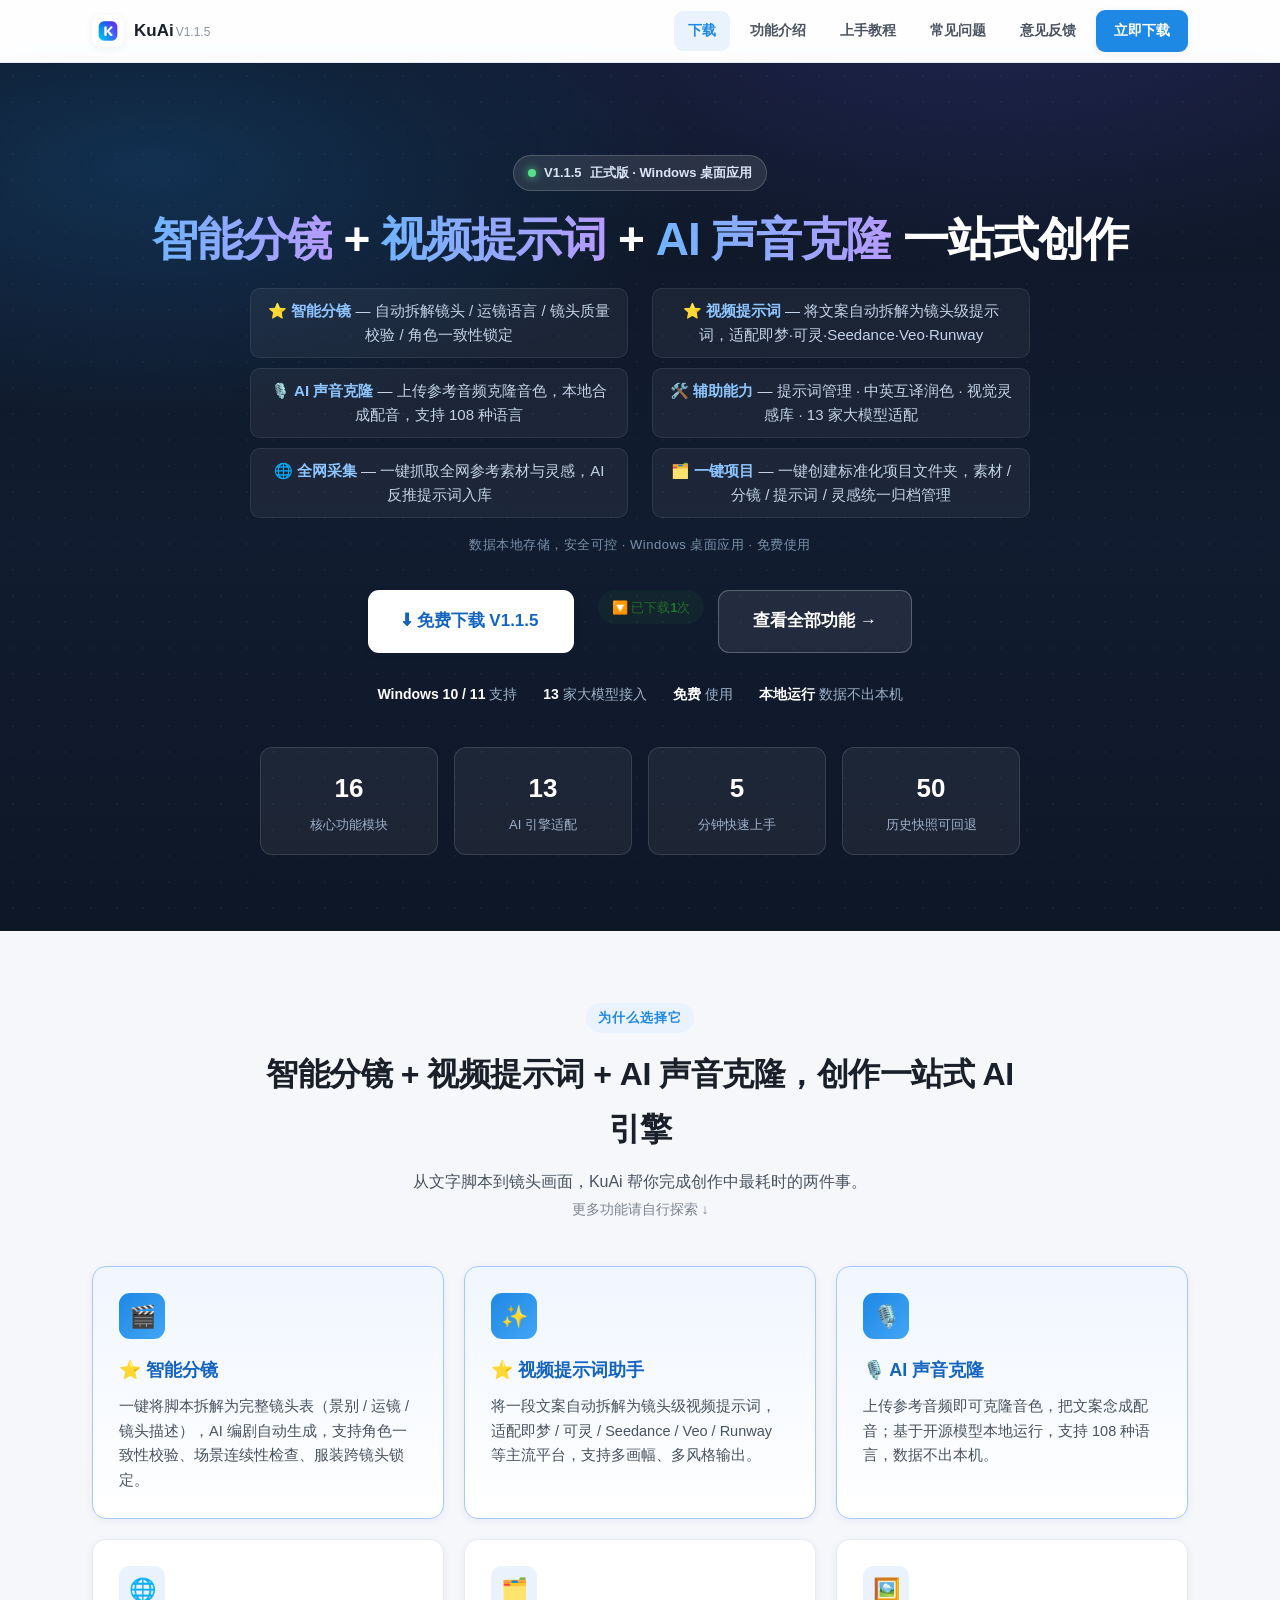
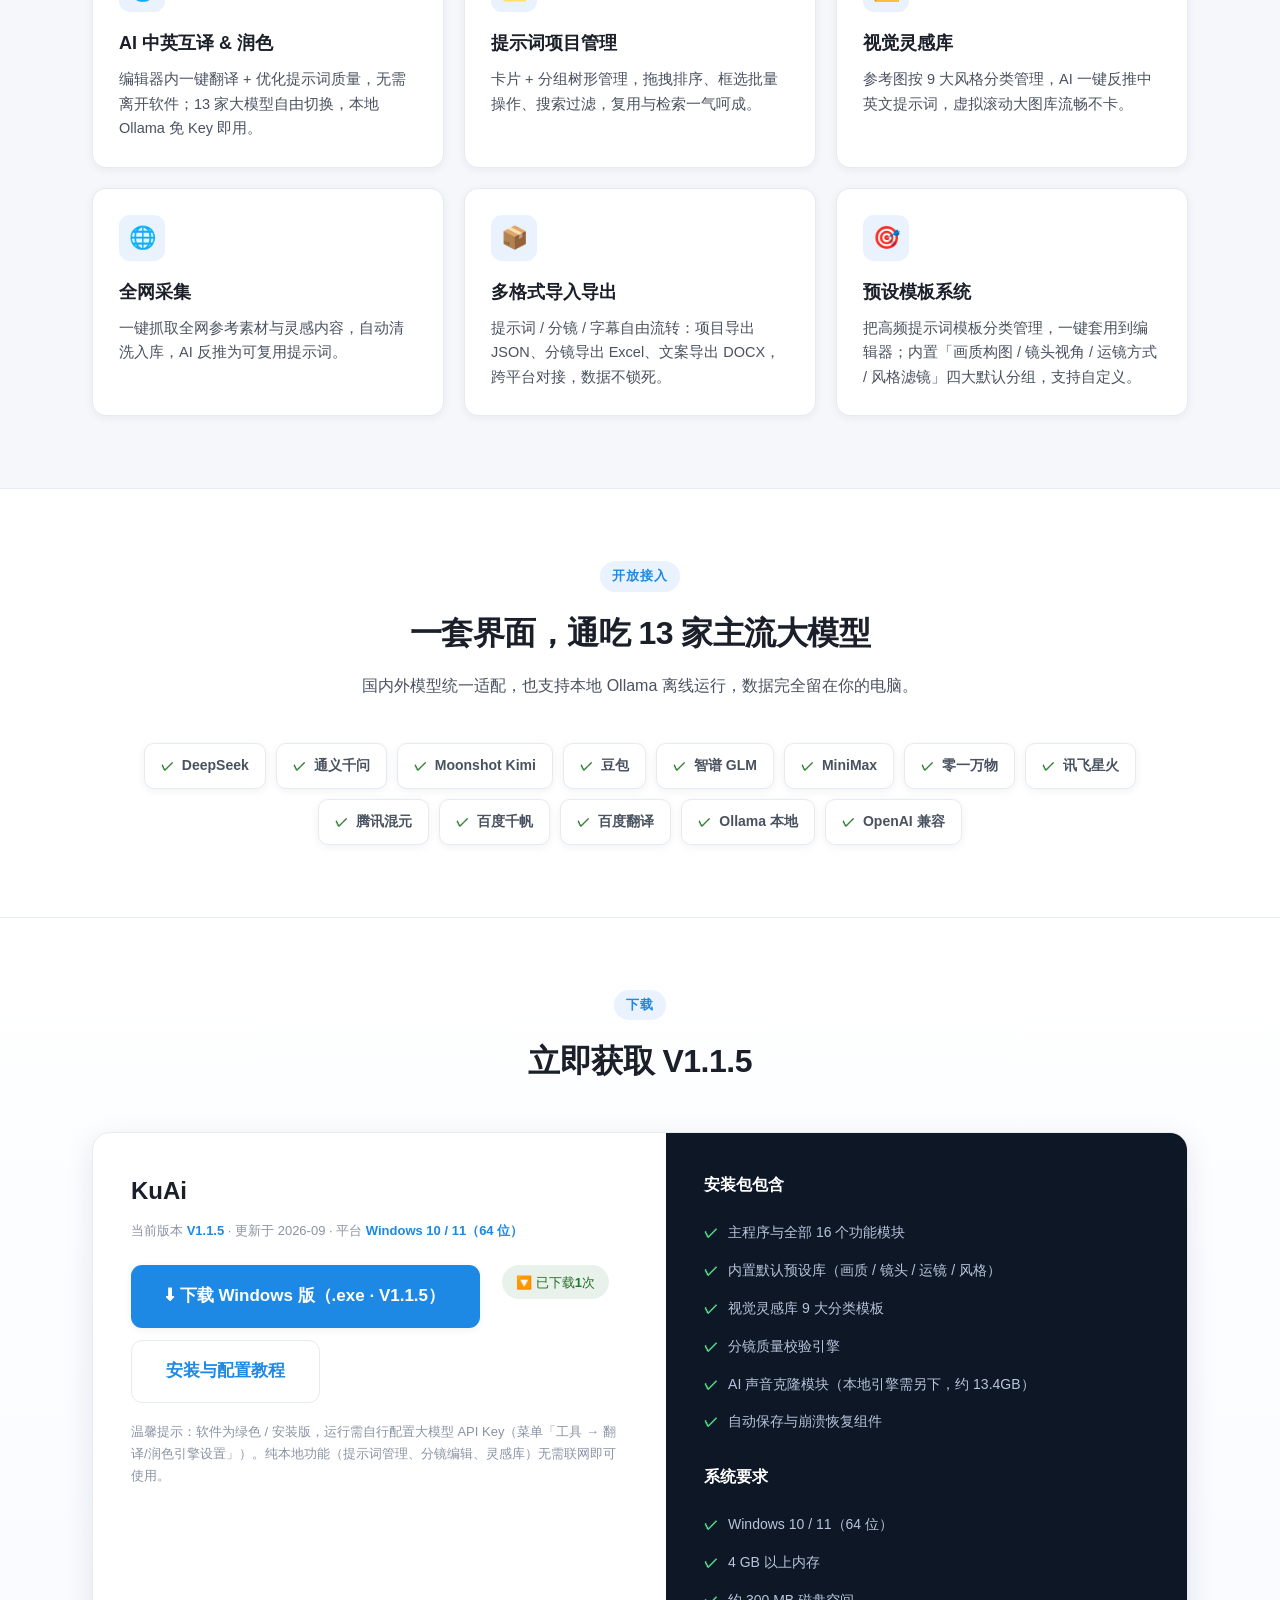
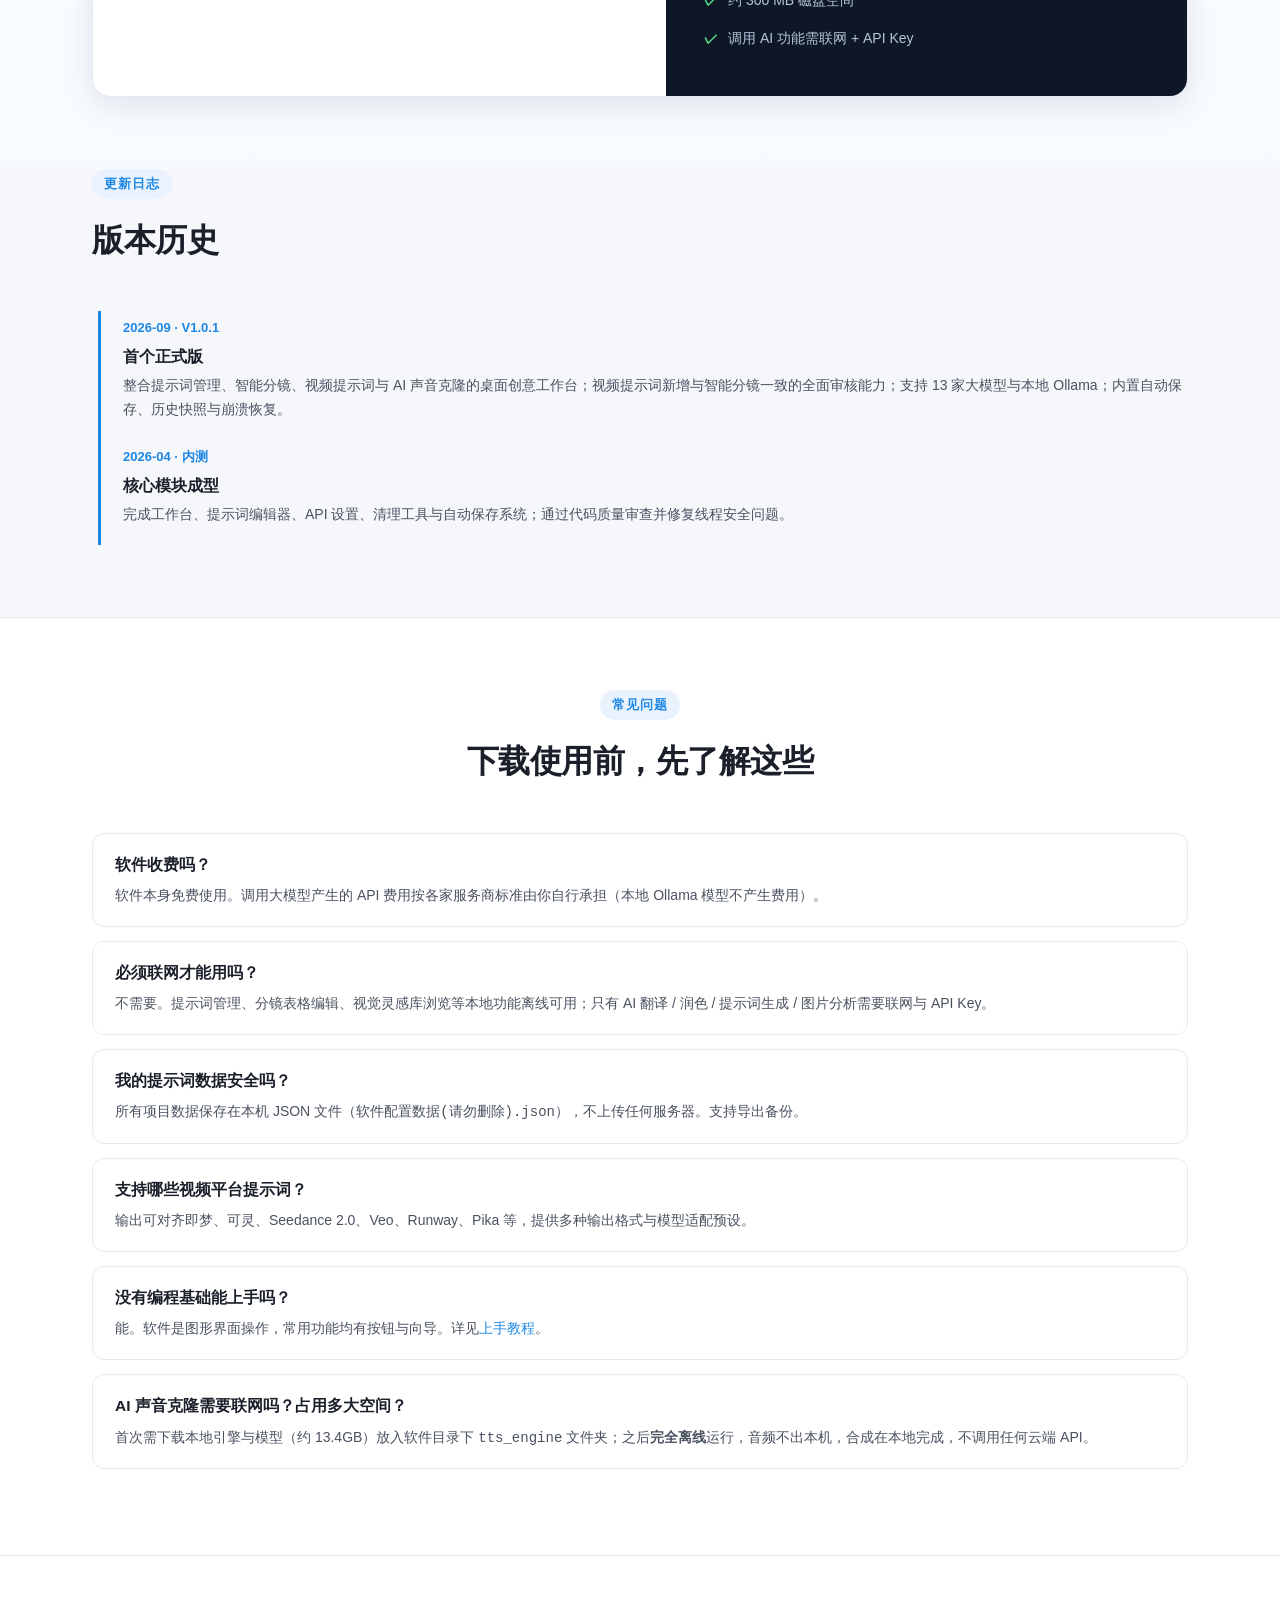
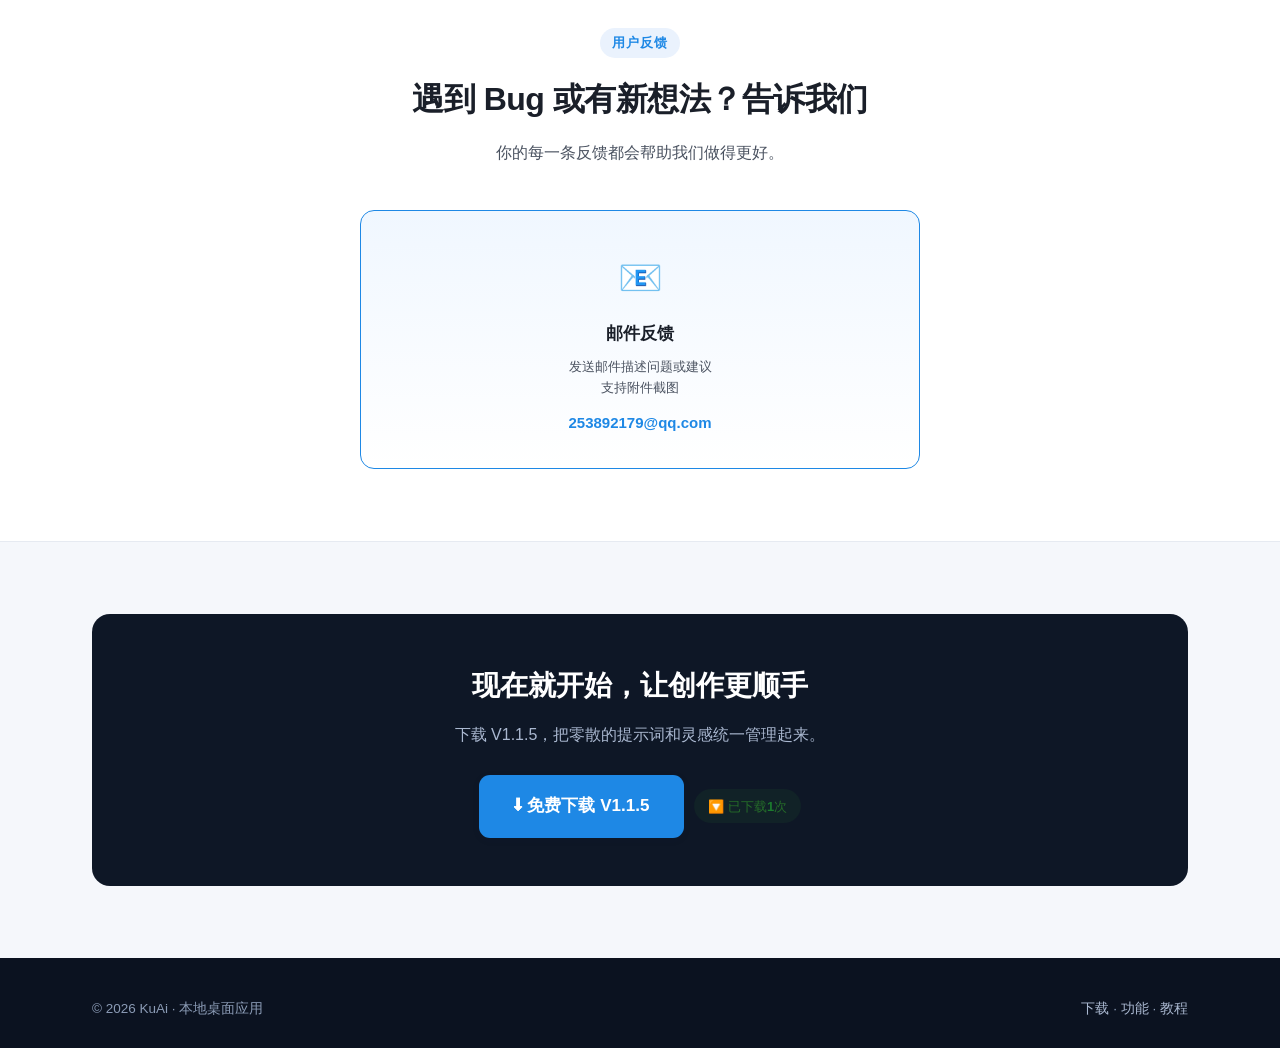
==== commit 9b822924: "发布 v1.1.5：更新官网页面与 version.json" ====
--- a/index.html
+++ b/index.html
@@ -3,7 +3,7 @@
 <head>
 <meta charset="UTF-8">
 <meta name="viewport" content="width=device-width, initial-scale=1">
-<title>KuAi V1.1.4 — AI 提示词管理 · 智能分镜 · 视频提示词 · AI 声音克隆工作台</title>
+<title>KuAi V1.1.5 — AI 提示词管理 · 智能分镜 · 视频提示词 · AI 声音克隆工作台</title>
 <meta name="description" content="一站式管理提示词、AI 中英互译、生成即梦/可灵/Seedance 视频提示词、智能分镜与视觉灵感库、AI 声音克隆配音。支持 16 大功能模块、13 家大模型，本地运行、数据不出本机。">
 <meta name="theme-color" content="#0e1726">
 <meta property="og:title" content="KuAi — 智能分镜 + 视频提示词 + AI 声音克隆 一站式创作">
@@ -20,7 +20,7 @@
   <div class="nav-inner">
     <a class="brand" href="index.html">
       <img src="assets/logo1.png" alt="KuAi" class="logo-img">
-      <span>KuAi<small data-version>V1.1.4</small></span>
+      <span>KuAi<small data-version>V1.1.5</small></span>
     </a>
     <button class="nav-toggle">☰</button>
     <div class="nav-links">
@@ -37,7 +37,7 @@
 <!-- Hero -->
 <header class="hero">
   <div class="hero-inner">
-    <span class="badge"><span class="dot"></span> <b data-version>V1.1.4</b> 正式版 · Windows 桌面应用</span>
+    <span class="badge"><span class="dot"></span> <b data-version>V1.1.5</b> 正式版 · Windows 桌面应用</span>
     <h1><span class="grad">智能分镜</span> + <span class="grad">视频提示词</span> + <span class="grad">AI 声音克隆</span> 一站式创作</h1>
     <div class="lead-grid">
       <div class="lead-item"><b>⭐ 智能分镜</b> — 自动拆解镜头 / 运镜语言 / 镜头质量校验 / 角色一致性锁定</div>
@@ -49,7 +49,7 @@
       <div class="lead-note">数据本地存储，安全可控 · Windows 桌面应用 · 免费使用</div>
     </div>
     <div class="hero-cta">
-      <a href="https://gitee.com/kuai061102/kuai-release/releases/download/v1.1.4/VideoPromptAssistant-Setup-1.1.4.exe" target="_blank" rel="noopener" data-download="primary" class="btn btn-primary btn-lg">⬇ 免费下载 V1.1.4</a>
+      <a href="https://gitee.com/kuai061102/kuai-release/releases/download/v1.1.5/VideoPromptAssistant-Setup-1.1.5.exe" target="_blank" rel="noopener" data-download="primary" class="btn btn-primary btn-lg">⬇ 免费下载 V1.1.5</a>
       <a href="features.html" class="btn btn-ghost btn-lg">查看全部功能 →</a>
     </div>
     <div class="hero-meta">
@@ -120,14 +120,14 @@
   <div class="wrap">
     <div class="section-head">
       <span class="eyebrow">下载</span>
-      <h2 data-version>立即获取 V1.1.4</h2>
+      <h2 data-version>立即获取 V1.1.5</h2>
     </div>
     <div class="dl-box">
       <div class="dl-main">
         <h3>KuAi</h3>
-        <span class="ver" data-version>当前版本 <b>V1.1.4</b> · 更新于 2026-09 · 平台 <b>Windows 10 / 11（64 位）</b></span>
+        <span class="ver" data-version>当前版本 <b>V1.1.5</b> · 更新于 2026-09 · 平台 <b>Windows 10 / 11（64 位）</b></span>
         <div class="dl-actions">
-          <a href="https://gitee.com/kuai061102/kuai-release/releases/download/v1.1.4/VideoPromptAssistant-Setup-1.1.4.exe" target="_blank" rel="noopener" data-download="primary" class="btn btn-primary btn-lg">⬇ 下载 Windows 版（.exe · V1.1.4）</a>
+          <a href="https://gitee.com/kuai061102/kuai-release/releases/download/v1.1.5/VideoPromptAssistant-Setup-1.1.5.exe" target="_blank" rel="noopener" data-download="primary" class="btn btn-primary btn-lg">⬇ 下载 Windows 版（.exe · V1.1.5）</a>
           <a href="guide.html" class="btn btn-ghost btn-lg">安装与配置教程</a>
         </div>
         <p class="dl-note">温馨提示：软件为绿色 / 安装版，运行需自行配置大模型 API Key（菜单「工具 → 翻译/润色引擎设置」）。纯本地功能（提示词管理、分镜编辑、灵感库）无需联网即可使用。</p>
@@ -210,8 +210,8 @@
   <div class="wrap">
     <div class="foot-cta">
       <h2>现在就开始，让创作更顺手</h2>
-      <p data-version>下载 V1.1.4，把零散的提示词和灵感统一管理起来。</p>
-      <a href="https://gitee.com/kuai061102/kuai-release/releases/download/v1.1.4/VideoPromptAssistant-Setup-1.1.4.exe" target="_blank" rel="noopener" data-download="primary" class="btn btn-primary btn-lg">⬇ 免费下载 V1.1.4</a>
+      <p data-version>下载 V1.1.5，把零散的提示词和灵感统一管理起来。</p>
+      <a href="https://gitee.com/kuai061102/kuai-release/releases/download/v1.1.5/VideoPromptAssistant-Setup-1.1.5.exe" target="_blank" rel="noopener" data-download="primary" class="btn btn-primary btn-lg">⬇ 免费下载 V1.1.5</a>
     </div>
   </div>
 </section>
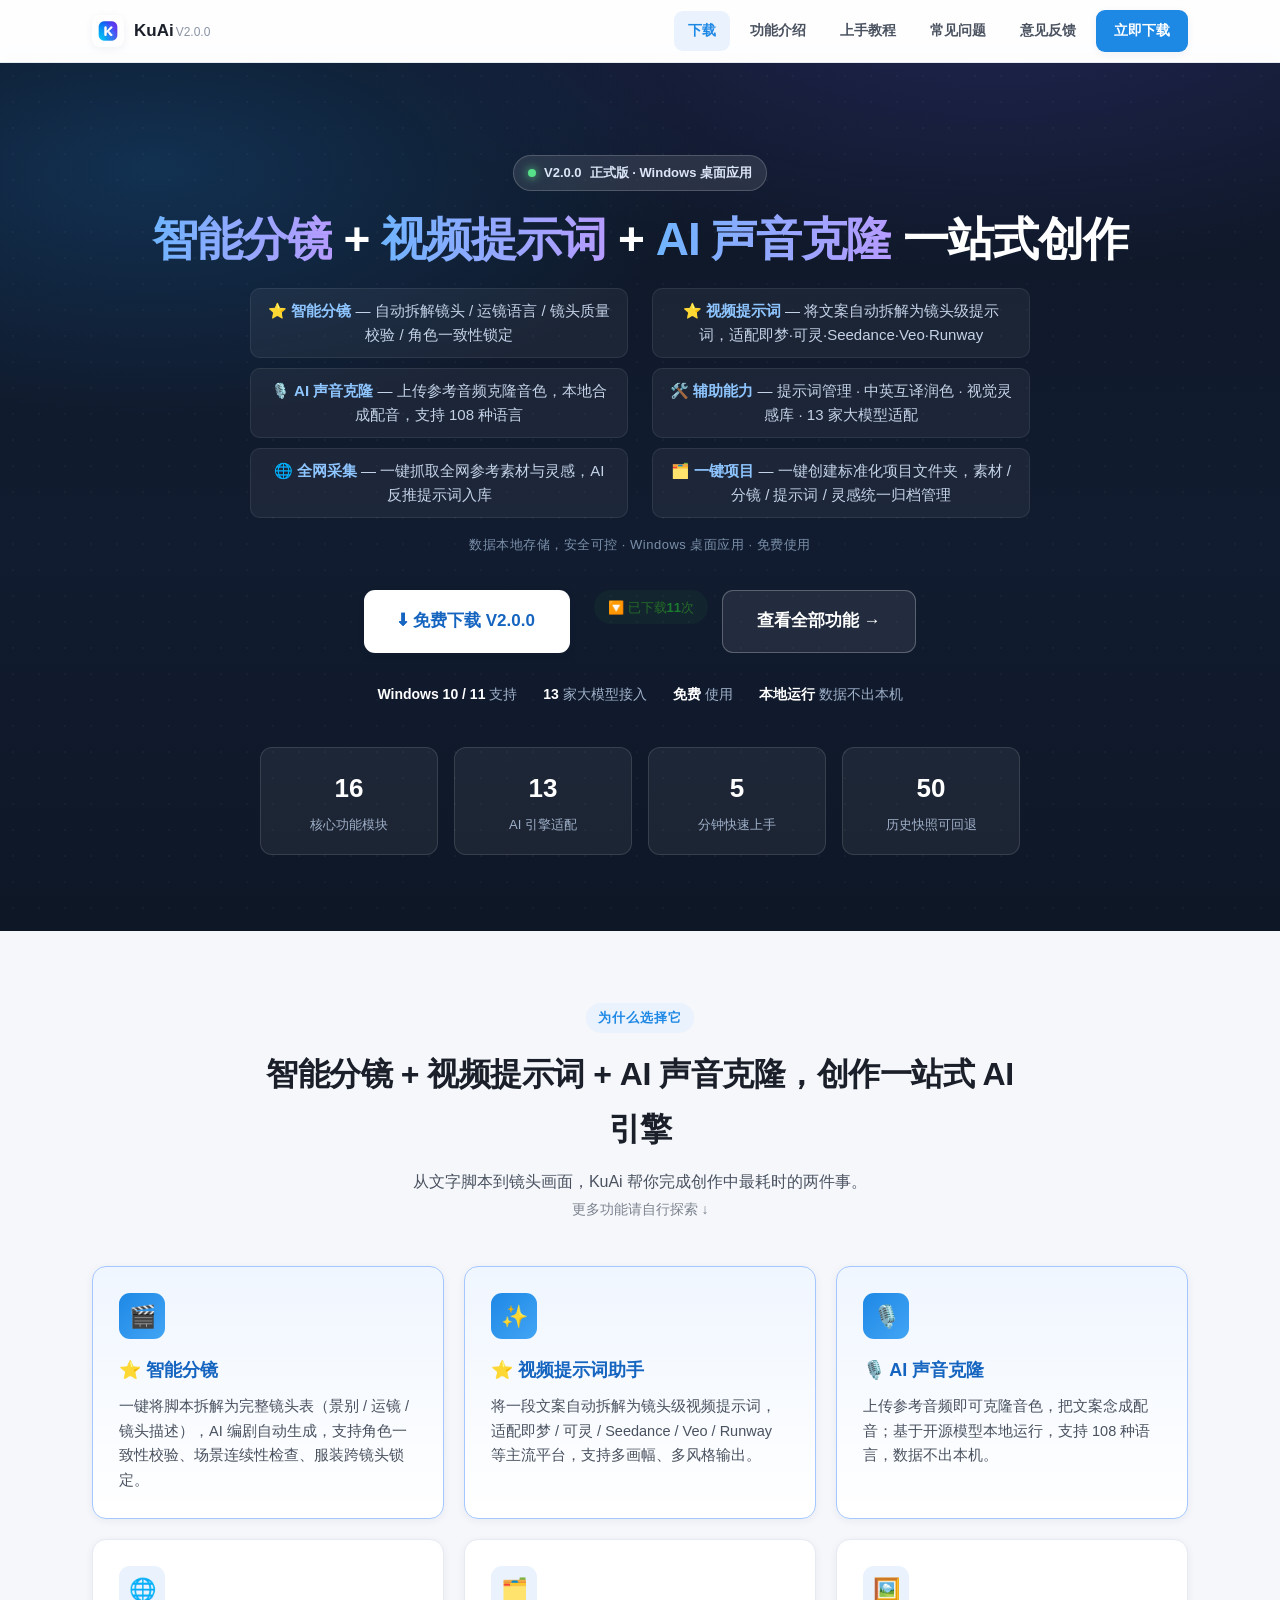
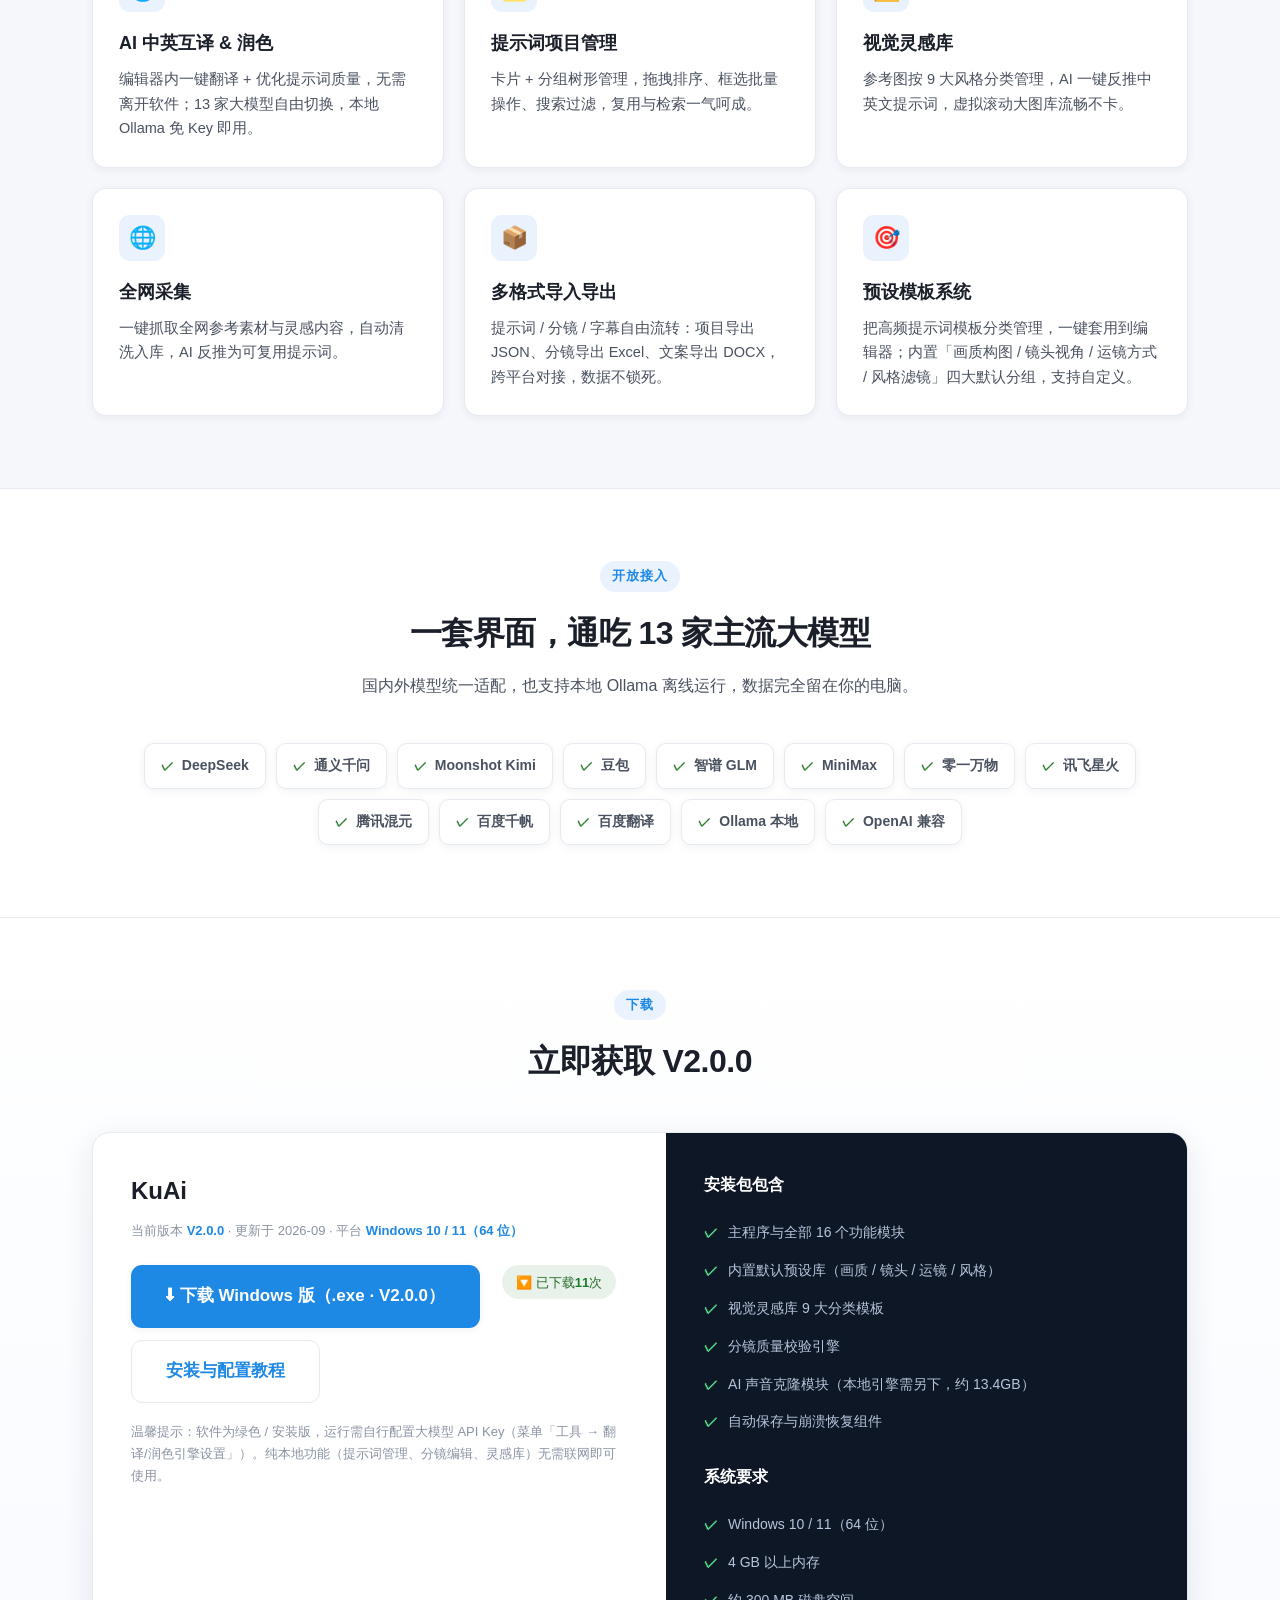
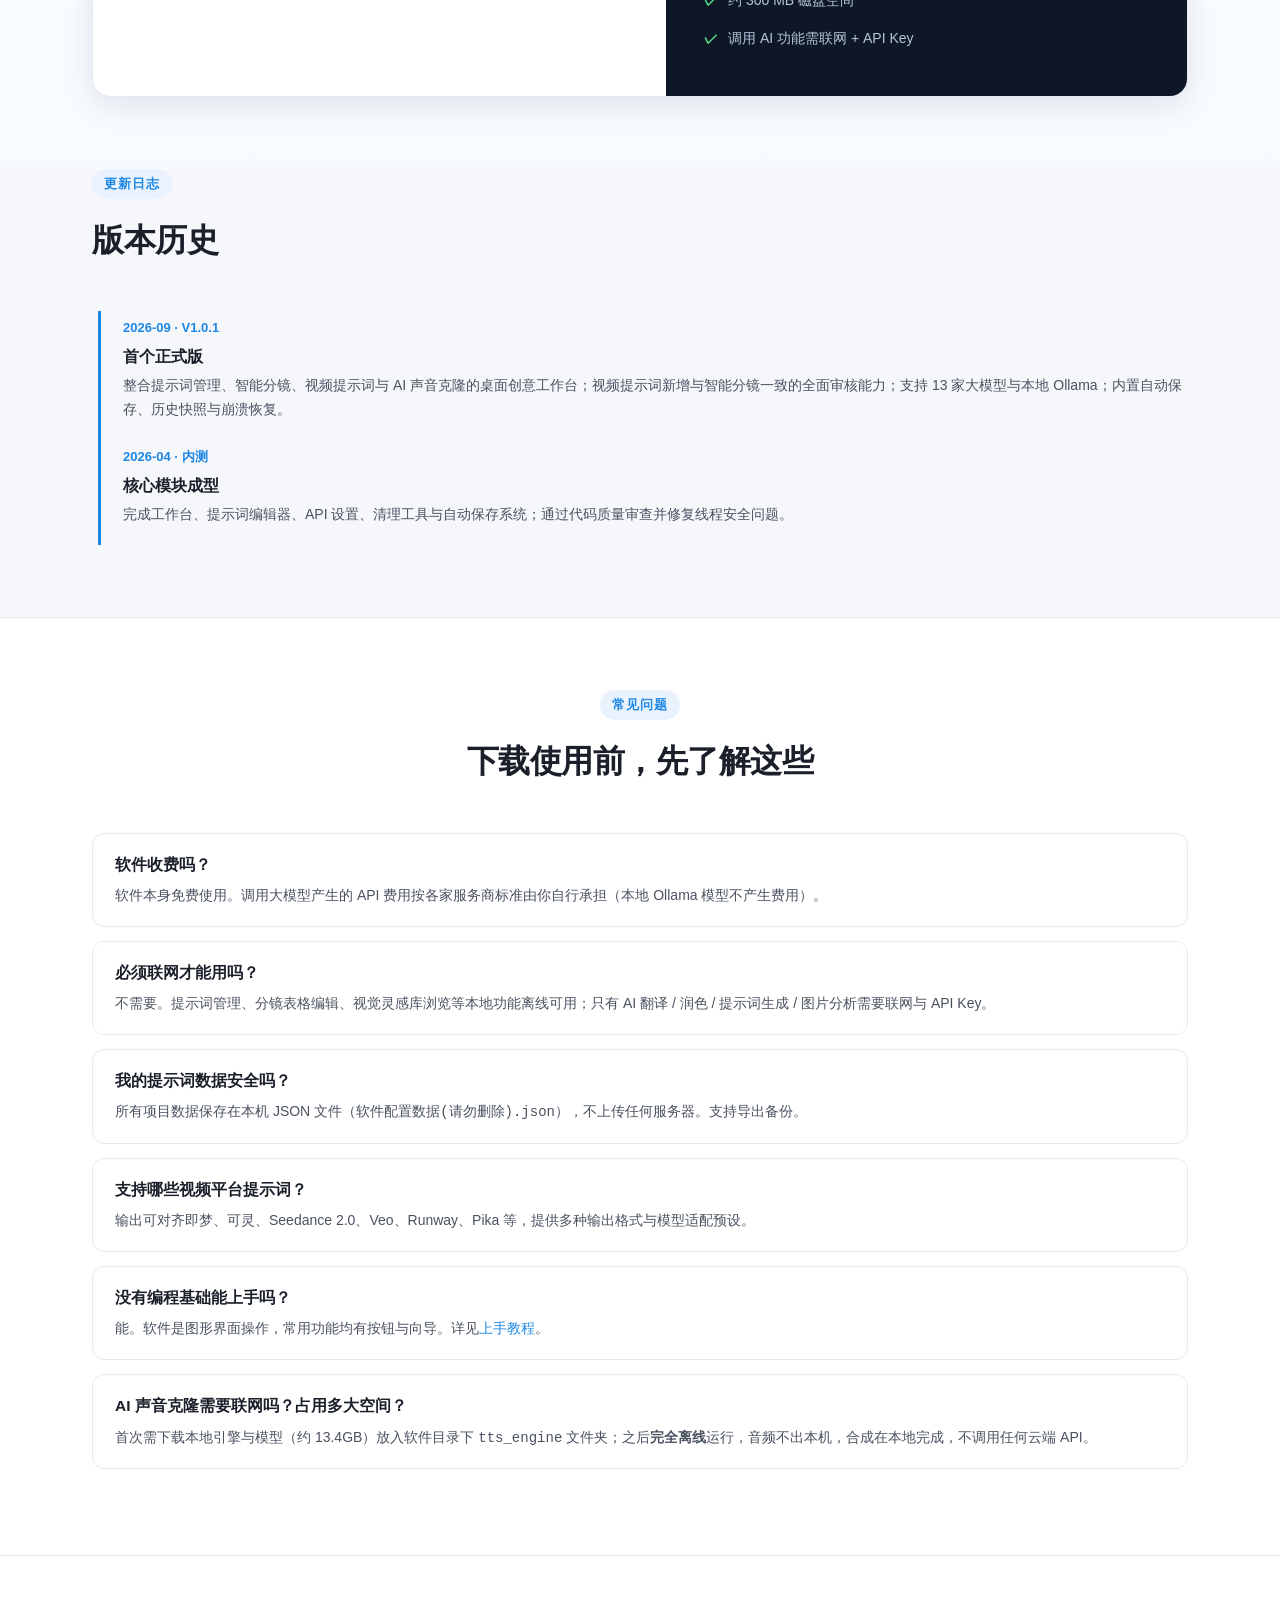
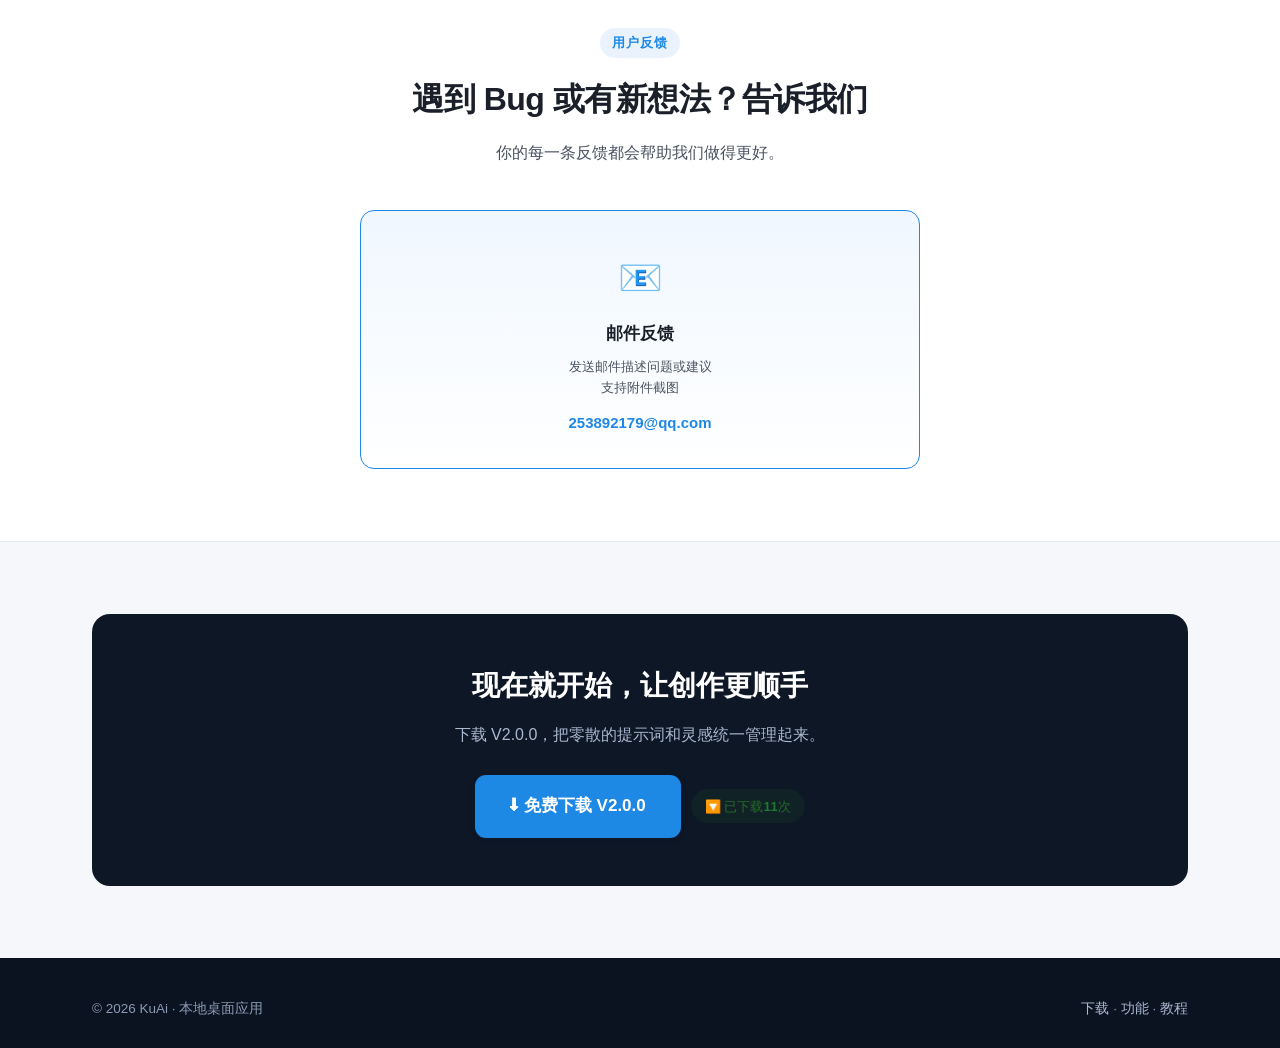
==== commit afcc7656: "发布 v2.0.0：更新 version.json" ====
--- a/index.html
+++ b/index.html
@@ -1,233 +1,233 @@
-<!DOCTYPE html>
-<html lang="zh-CN">
-<head>
-<meta charset="UTF-8">
-<meta name="viewport" content="width=device-width, initial-scale=1">
-<title>KuAi V1.1.5 — AI 提示词管理 · 智能分镜 · 视频提示词 · AI 声音克隆工作台</title>
-<meta name="description" content="一站式管理提示词、AI 中英互译、生成即梦/可灵/Seedance 视频提示词、智能分镜与视觉灵感库、AI 声音克隆配音。支持 16 大功能模块、13 家大模型，本地运行、数据不出本机。">
-<meta name="theme-color" content="#0e1726">
-<meta property="og:title" content="KuAi — 智能分镜 + 视频提示词 + AI 声音克隆 一站式创作">
-<meta property="og:description" content="一站式管理提示词、AI 中英互译、生成即梦/可灵/Seedance 视频提示词、智能分镜与视觉灵感库、AI 声音克隆配音。支持 13 家大模型，本地运行。">
-<meta property="og:type" content="website">
-<meta property="og:url" content="https://yichenzi016-spec.github.io/KuAi/">
-<meta name="twitter:card" content="summary_large_image">
-<link rel="stylesheet" href="assets/style.css">
-</head>
-<body>
-
-<!-- 导航 -->
-<nav class="nav">
-  <div class="nav-inner">
-    <a class="brand" href="index.html">
-      <img src="assets/logo1.png" alt="KuAi" class="logo-img">
-      <span>KuAi<small data-version>V1.1.5</small></span>
-    </a>
-    <button class="nav-toggle">☰</button>
-    <div class="nav-links">
-      <a href="index.html" class="active">下载</a>
-      <a href="features.html">功能介绍</a>
-      <a href="guide.html">上手教程</a>
-      <a href="index.html#faq">常见问题</a>
-      <a href="#feedback">意见反馈</a>
-      <a href="#download" class="nav-cta">立即下载</a>
-    </div>
-  </div>
-</nav>
-
-<!-- Hero -->
-<header class="hero">
-  <div class="hero-inner">
-    <span class="badge"><span class="dot"></span> <b data-version>V1.1.5</b> 正式版 · Windows 桌面应用</span>
-    <h1><span class="grad">智能分镜</span> + <span class="grad">视频提示词</span> + <span class="grad">AI 声音克隆</span> 一站式创作</h1>
-    <div class="lead-grid">
-      <div class="lead-item"><b>⭐ 智能分镜</b> — 自动拆解镜头 / 运镜语言 / 镜头质量校验 / 角色一致性锁定</div>
-      <div class="lead-item"><b>⭐ 视频提示词</b> — 将文案自动拆解为镜头级提示词，适配即梦·可灵·Seedance·Veo·Runway</div>
-      <div class="lead-item"><b>🎙️ AI 声音克隆</b> — 上传参考音频克隆音色，本地合成配音，支持 108 种语言</div>
-      <div class="lead-item"><b>🛠️ 辅助能力</b> — 提示词管理 · 中英互译润色 · 视觉灵感库 · 13 家大模型适配</div>
-      <div class="lead-item"><b>🌐 全网采集</b> — 一键抓取全网参考素材与灵感，AI 反推提示词入库</div>
-      <div class="lead-item"><b>🗂️ 一键项目</b> — 一键创建标准化项目文件夹，素材 / 分镜 / 提示词 / 灵感统一归档管理</div>
-      <div class="lead-note">数据本地存储，安全可控 · Windows 桌面应用 · 免费使用</div>
-    </div>
-    <div class="hero-cta">
-      <a href="https://gitee.com/kuai061102/kuai-release/releases/download/v1.1.5/VideoPromptAssistant-Setup-1.1.5.exe" target="_blank" rel="noopener" data-download="primary" class="btn btn-primary btn-lg">⬇ 免费下载 V1.1.5</a>
-      <a href="features.html" class="btn btn-ghost btn-lg">查看全部功能 →</a>
-    </div>
-    <div class="hero-meta">
-      <span><b>Windows 10 / 11</b> 支持</span>
-      <span><b>13</b> 家大模型接入</span>
-      <span><b>免费</b> 使用</span>
-      <span><b>本地运行</b> 数据不出本机</span>
-    </div>
-    <div class="hero-stats">
-      <div class="stat"><div class="num">16</div><div class="lab">核心功能模块</div></div>
-      <div class="stat"><div class="num">13</div><div class="lab">AI 引擎适配</div></div>
-      <div class="stat"><div class="num">5</div><div class="lab">分钟快速上手</div></div>
-      <div class="stat"><div class="num">50</div><div class="lab">历史快照可回退</div></div>
-    </div>
-  </div>
-</header>
-
-<!-- 核心亮点 -->
-<section>
-  <div class="wrap">
-    <div class="section-head">
-      <span class="eyebrow">为什么选择它</span>
-      <h2>智能分镜 + 视频提示词 + AI 声音克隆，创作一站式 AI 引擎</h2>
-      <p>从文字脚本到镜头画面，KuAi 帮你完成创作中最耗时的两件事。<br><span style="font-size:14px;opacity:0.7;">更多功能请自行探索 ↓</span></p>
-    </div>
-    <div class="grid grid-3">
-      <div class="card card-featured"><div class="ico">🎬</div><h3>⭐ 智能分镜</h3><p>一键将脚本拆解为完整镜头表（景别 / 运镜 / 镜头描述），AI 编剧自动生成，支持角色一致性校验、场景连续性检查、服装跨镜头锁定。</p></div>
-      <div class="card card-featured"><div class="ico">✨</div><h3>⭐ 视频提示词助手</h3><p>将一段文案自动拆解为镜头级视频提示词，适配即梦 / 可灵 / Seedance / Veo / Runway 等主流平台，支持多画幅、多风格输出。</p></div>
-      <div class="card card-featured"><div class="ico">🎙️</div><h3>🎙️ AI 声音克隆</h3><p>上传参考音频即可克隆音色，把文案念成配音；基于开源模型本地运行，支持 108 种语言，数据不出本机。</p></div>
-      <div class="card"><div class="ico">🌐</div><h3>AI 中英互译 & 润色</h3><p>编辑器内一键翻译 + 优化提示词质量，无需离开软件；13 家大模型自由切换，本地 Ollama 免 Key 即用。</p></div>
-      <div class="card"><div class="ico">🗂️</div><h3>提示词项目管理</h3><p>卡片 + 分组树形管理，拖拽排序、框选批量操作、搜索过滤，复用与检索一气呵成。</p></div>
-      <div class="card"><div class="ico">🖼️</div><h3>视觉灵感库</h3><p>参考图按 9 大风格分类管理，AI 一键反推中英文提示词，虚拟滚动大图库流畅不卡。</p></div>
-      <div class="card"><div class="ico">🌐</div><h3>全网采集</h3><p>一键抓取全网参考素材与灵感内容，自动清洗入库，AI 反推为可复用提示词。</p></div>
-      <div class="card"><div class="ico">📦</div><h3>多格式导入导出</h3><p>提示词 / 分镜 / 字幕自由流转：项目导出 JSON、分镜导出 Excel、文案导出 DOCX，跨平台对接，数据不锁死。</p></div>
-      <div class="card"><div class="ico">🎯</div><h3>预设模板系统</h3><p>把高频提示词模板分类管理，一键套用到编辑器；内置「画质构图 / 镜头视角 / 运镜方式 / 风格滤镜」四大默认分组，支持自定义。</p></div>
-    </div>
-  </div>
-</section>
-
-<!-- 大模型支持 -->
-<section style="background:#fff;border-top:1px solid var(--border);border-bottom:1px solid var(--border);">
-  <div class="wrap">
-    <div class="section-head">
-      <span class="eyebrow">开放接入</span>
-      <h2>一套界面，通吃 13 家主流大模型</h2>
-      <p>国内外模型统一适配，也支持本地 Ollama 离线运行，数据完全留在你的电脑。</p>
-    </div>
-    <div class="engines">
-      <span class="engine"><span class="tick">✓</span> DeepSeek</span>
-      <span class="engine"><span class="tick">✓</span> 通义千问</span>
-      <span class="engine"><span class="tick">✓</span> Moonshot Kimi</span>
-      <span class="engine"><span class="tick">✓</span> 豆包</span>
-      <span class="engine"><span class="tick">✓</span> 智谱 GLM</span>
-      <span class="engine"><span class="tick">✓</span> MiniMax</span>
-      <span class="engine"><span class="tick">✓</span> 零一万物</span>
-      <span class="engine"><span class="tick">✓</span> 讯飞星火</span>
-      <span class="engine"><span class="tick">✓</span> 腾讯混元</span>
-      <span class="engine"><span class="tick">✓</span> 百度千帆</span>
-      <span class="engine"><span class="tick">✓</span> 百度翻译</span>
-      <span class="engine"><span class="tick">✓</span> Ollama 本地</span>
-      <span class="engine"><span class="tick">✓</span> OpenAI 兼容</span>
-    </div>
-  </div>
-</section>
-
-<!-- 下载 -->
-<section class="download" id="download">
-  <div class="wrap">
-    <div class="section-head">
-      <span class="eyebrow">下载</span>
-      <h2 data-version>立即获取 V1.1.5</h2>
-    </div>
-    <div class="dl-box">
-      <div class="dl-main">
-        <h3>KuAi</h3>
-        <span class="ver" data-version>当前版本 <b>V1.1.5</b> · 更新于 2026-09 · 平台 <b>Windows 10 / 11（64 位）</b></span>
-        <div class="dl-actions">
-          <a href="https://gitee.com/kuai061102/kuai-release/releases/download/v1.1.5/VideoPromptAssistant-Setup-1.1.5.exe" target="_blank" rel="noopener" data-download="primary" class="btn btn-primary btn-lg">⬇ 下载 Windows 版（.exe · V1.1.5）</a>
-          <a href="guide.html" class="btn btn-ghost btn-lg">安装与配置教程</a>
-        </div>
-        <p class="dl-note">温馨提示：软件为绿色 / 安装版，运行需自行配置大模型 API Key（菜单「工具 → 翻译/润色引擎设置」）。纯本地功能（提示词管理、分镜编辑、灵感库）无需联网即可使用。</p>
-      </div>
-      <div class="dl-side">
-        <h4>安装包包含</h4>
-        <ul>
-          <li>主程序与全部 16 个功能模块</li>
-          <li>内置默认预设库（画质 / 镜头 / 运镜 / 风格）</li>
-          <li>视觉灵感库 9 大分类模板</li>
-          <li>分镜质量校验引擎</li>
-          <li>AI 声音克隆模块（本地引擎需另下，约 13.4GB）</li>
-          <li>自动保存与崩溃恢复组件</li>
-        </ul>
-        <h4 style="margin-top:22px;">系统要求</h4>
-        <ul>
-          <li>Windows 10 / 11（64 位）</li>
-          <li>4 GB 以上内存</li>
-          <li>约 300 MB 磁盘空间</li>
-          <li>调用 AI 功能需联网 + API Key</li>
-        </ul>
-      </div>
-    </div>
-  </div>
-</section>
-
-<!-- 更新日志 -->
-<section style="padding-top:0;">
-  <div class="wrap">
-    <div class="section-head" style="text-align:left;margin-left:0;max-width:none;">
-      <span class="eyebrow">更新日志</span>
-      <h2>版本历史</h2>
-    </div>
-    <div class="log">
-      <div class="log-item"><div class="date">2026-09 · V1.0.1</div><h4>首个正式版</h4><p>整合提示词管理、智能分镜、视频提示词与 AI 声音克隆的桌面创意工作台；视频提示词新增与智能分镜一致的全面审核能力；支持 13 家大模型与本地 Ollama；内置自动保存、历史快照与崩溃恢复。</p></div>
-      <div class="log-item"><div class="date">2026-04 · 内测</div><h4>核心模块成型</h4><p>完成工作台、提示词编辑器、API 设置、清理工具与自动保存系统；通过代码质量审查并修复线程安全问题。</p></div>
-    </div>
-  </div>
-</section>
-
-<!-- FAQ -->
-<section id="faq" style="background:#fff;border-top:1px solid var(--border);">
-  <div class="wrap">
-    <div class="section-head">
-      <span class="eyebrow">常见问题</span>
-      <h2>下载使用前，先了解这些</h2>
-    </div>
-    <div class="faq-item"><h4>软件收费吗？</h4><p>软件本身免费使用。调用大模型产生的 API 费用按各家服务商标准由你自行承担（本地 Ollama 模型不产生费用）。</p></div>
-    <div class="faq-item"><h4>必须联网才能用吗？</h4><p>不需要。提示词管理、分镜表格编辑、视觉灵感库浏览等本地功能离线可用；只有 AI 翻译 / 润色 / 提示词生成 / 图片分析需要联网与 API Key。</p></div>
-    <div class="faq-item"><h4>我的提示词数据安全吗？</h4><p>所有项目数据保存在本机 JSON 文件（<code>软件配置数据(请勿删除).json</code>），不上传任何服务器。支持导出备份。</p></div>
-    <div class="faq-item"><h4>支持哪些视频平台提示词？</h4><p>输出可对齐即梦、可灵、Seedance 2.0、Veo、Runway、Pika 等，提供多种输出格式与模型适配预设。</p></div>
-      <div class="faq-item"><h4>没有编程基础能上手吗？</h4><p>能。软件是图形界面操作，常用功能均有按钮与向导。详见<a href="guide.html">上手教程</a>。</p></div>
-      <div class="faq-item"><h4>AI 声音克隆需要联网吗？占用多大空间？</h4><p>首次需下载本地引擎与模型（约 13.4GB）放入软件目录下 <code>tts_engine</code> 文件夹；之后<b>完全离线</b>运行，音频不出本机，合成在本地完成，不调用任何云端 API。</p></div>
-    </div>
-</section>
-
-<!-- 客户反馈 -->
-<section id="feedback" style="background:#fff;border-top:1px solid var(--border);border-bottom:1px solid var(--border);">
-  <div class="wrap">
-    <div class="section-head">
-      <span class="eyebrow">用户反馈</span>
-      <h2>遇到 Bug 或有新想法？告诉我们</h2>
-      <p>你的每一条反馈都会帮助我们做得更好。</p>
-    </div>
-
-    <!-- 反馈卡片（仅邮件，重新排版为单卡居中） -->
-    <div class="fb-grid" style="max-width:560px;margin:0 auto;grid-template-columns:1fr;">
-      <div class="fb-card fb-card-primary" style="text-align:center;padding:36px 32px 32px;">
-        <div class="fb-icon">📧</div>
-        <h3>邮件反馈</h3>
-        <p style="font-size:13px;margin-bottom:10px;">发送邮件描述问题或建议<br>支持附件截图</p>
-        <a href="mailto:253892179@qq.com" style="font-size:15px;font-weight:600;color:var(--primary);text-decoration:none;">253892179@qq.com</a>
-      </div>
-    </div>
-  </div>
-</section>
-
-<!-- 底部 CTA -->
-<section>
-  <div class="wrap">
-    <div class="foot-cta">
-      <h2>现在就开始，让创作更顺手</h2>
-      <p data-version>下载 V1.1.5，把零散的提示词和灵感统一管理起来。</p>
-      <a href="https://gitee.com/kuai061102/kuai-release/releases/download/v1.1.5/VideoPromptAssistant-Setup-1.1.5.exe" target="_blank" rel="noopener" data-download="primary" class="btn btn-primary btn-lg">⬇ 免费下载 V1.1.5</a>
-    </div>
-  </div>
-</section>
-
-<footer class="site">
-  <div class="wrap">
-    <div>© <span data-year>2026</span> KuAi · 本地桌面应用</div>
-    <div>
-      <a href="index.html">下载</a> ·
-      <a href="features.html">功能</a> ·
-      <a href="guide.html">教程</a>
-    </div>
-  </div>
-</footer>
-
-<script src="assets/script.js"></script>
-<script src="assets/count.js"></script>
-</body>
-</html>
+<!DOCTYPE html>
+<html lang="zh-CN">
+<head>
+<meta charset="UTF-8">
+<meta name="viewport" content="width=device-width, initial-scale=1">
+<title>KuAi V2.0.0 — AI 提示词管理 · 智能分镜 · 视频提示词 · AI 声音克隆工作台</title>
+<meta name="description" content="一站式管理提示词、AI 中英互译、生成即梦/可灵/Seedance 视频提示词、智能分镜与视觉灵感库、AI 声音克隆配音。支持 16 大功能模块、13 家大模型，本地运行、数据不出本机。">
+<meta name="theme-color" content="#0e1726">
+<meta property="og:title" content="KuAi — 智能分镜 + 视频提示词 + AI 声音克隆 一站式创作">
+<meta property="og:description" content="一站式管理提示词、AI 中英互译、生成即梦/可灵/Seedance 视频提示词、智能分镜与视觉灵感库、AI 声音克隆配音。支持 13 家大模型，本地运行。">
+<meta property="og:type" content="website">
+<meta property="og:url" content="https://yichenzi016-spec.github.io/KuAi/">
+<meta name="twitter:card" content="summary_large_image">
+<link rel="stylesheet" href="assets/style.css">
+</head>
+<body>
+
+<!-- 导航 -->
+<nav class="nav">
+  <div class="nav-inner">
+    <a class="brand" href="index.html">
+      <img src="assets/logo1.png" alt="KuAi" class="logo-img">
+      <span>KuAi<small data-version>V2.0.0</small></span>
+    </a>
+    <button class="nav-toggle">☰</button>
+    <div class="nav-links">
+      <a href="index.html" class="active">下载</a>
+      <a href="features.html">功能介绍</a>
+      <a href="guide.html">上手教程</a>
+      <a href="index.html#faq">常见问题</a>
+      <a href="#feedback">意见反馈</a>
+      <a href="#download" class="nav-cta">立即下载</a>
+    </div>
+  </div>
+</nav>
+
+<!-- Hero -->
+<header class="hero">
+  <div class="hero-inner">
+    <span class="badge"><span class="dot"></span> <b data-version>V2.0.0</b> 正式版 · Windows 桌面应用</span>
+    <h1><span class="grad">智能分镜</span> + <span class="grad">视频提示词</span> + <span class="grad">AI 声音克隆</span> 一站式创作</h1>
+    <div class="lead-grid">
+      <div class="lead-item"><b>⭐ 智能分镜</b> — 自动拆解镜头 / 运镜语言 / 镜头质量校验 / 角色一致性锁定</div>
+      <div class="lead-item"><b>⭐ 视频提示词</b> — 将文案自动拆解为镜头级提示词，适配即梦·可灵·Seedance·Veo·Runway</div>
+      <div class="lead-item"><b>🎙️ AI 声音克隆</b> — 上传参考音频克隆音色，本地合成配音，支持 108 种语言</div>
+      <div class="lead-item"><b>🛠️ 辅助能力</b> — 提示词管理 · 中英互译润色 · 视觉灵感库 · 13 家大模型适配</div>
+      <div class="lead-item"><b>🌐 全网采集</b> — 一键抓取全网参考素材与灵感，AI 反推提示词入库</div>
+      <div class="lead-item"><b>🗂️ 一键项目</b> — 一键创建标准化项目文件夹，素材 / 分镜 / 提示词 / 灵感统一归档管理</div>
+      <div class="lead-note">数据本地存储，安全可控 · Windows 桌面应用 · 免费使用</div>
+    </div>
+    <div class="hero-cta">
+      <a href="https://gitee.com/kuai061102/kuai-release/releases/download/v2.0.0/VideoPromptAssistant-Setup-2.0.0.exe" target="_blank" rel="noopener" data-download="primary" class="btn btn-primary btn-lg">⬇ 免费下载 V2.0.0</a>
+      <a href="features.html" class="btn btn-ghost btn-lg">查看全部功能 →</a>
+    </div>
+    <div class="hero-meta">
+      <span><b>Windows 10 / 11</b> 支持</span>
+      <span><b>13</b> 家大模型接入</span>
+      <span><b>免费</b> 使用</span>
+      <span><b>本地运行</b> 数据不出本机</span>
+    </div>
+    <div class="hero-stats">
+      <div class="stat"><div class="num">16</div><div class="lab">核心功能模块</div></div>
+      <div class="stat"><div class="num">13</div><div class="lab">AI 引擎适配</div></div>
+      <div class="stat"><div class="num">5</div><div class="lab">分钟快速上手</div></div>
+      <div class="stat"><div class="num">50</div><div class="lab">历史快照可回退</div></div>
+    </div>
+  </div>
+</header>
+
+<!-- 核心亮点 -->
+<section>
+  <div class="wrap">
+    <div class="section-head">
+      <span class="eyebrow">为什么选择它</span>
+      <h2>智能分镜 + 视频提示词 + AI 声音克隆，创作一站式 AI 引擎</h2>
+      <p>从文字脚本到镜头画面，KuAi 帮你完成创作中最耗时的两件事。<br><span style="font-size:14px;opacity:0.7;">更多功能请自行探索 ↓</span></p>
+    </div>
+    <div class="grid grid-3">
+      <div class="card card-featured"><div class="ico">🎬</div><h3>⭐ 智能分镜</h3><p>一键将脚本拆解为完整镜头表（景别 / 运镜 / 镜头描述），AI 编剧自动生成，支持角色一致性校验、场景连续性检查、服装跨镜头锁定。</p></div>
+      <div class="card card-featured"><div class="ico">✨</div><h3>⭐ 视频提示词助手</h3><p>将一段文案自动拆解为镜头级视频提示词，适配即梦 / 可灵 / Seedance / Veo / Runway 等主流平台，支持多画幅、多风格输出。</p></div>
+      <div class="card card-featured"><div class="ico">🎙️</div><h3>🎙️ AI 声音克隆</h3><p>上传参考音频即可克隆音色，把文案念成配音；基于开源模型本地运行，支持 108 种语言，数据不出本机。</p></div>
+      <div class="card"><div class="ico">🌐</div><h3>AI 中英互译 & 润色</h3><p>编辑器内一键翻译 + 优化提示词质量，无需离开软件；13 家大模型自由切换，本地 Ollama 免 Key 即用。</p></div>
+      <div class="card"><div class="ico">🗂️</div><h3>提示词项目管理</h3><p>卡片 + 分组树形管理，拖拽排序、框选批量操作、搜索过滤，复用与检索一气呵成。</p></div>
+      <div class="card"><div class="ico">🖼️</div><h3>视觉灵感库</h3><p>参考图按 9 大风格分类管理，AI 一键反推中英文提示词，虚拟滚动大图库流畅不卡。</p></div>
+      <div class="card"><div class="ico">🌐</div><h3>全网采集</h3><p>一键抓取全网参考素材与灵感内容，自动清洗入库，AI 反推为可复用提示词。</p></div>
+      <div class="card"><div class="ico">📦</div><h3>多格式导入导出</h3><p>提示词 / 分镜 / 字幕自由流转：项目导出 JSON、分镜导出 Excel、文案导出 DOCX，跨平台对接，数据不锁死。</p></div>
+      <div class="card"><div class="ico">🎯</div><h3>预设模板系统</h3><p>把高频提示词模板分类管理，一键套用到编辑器；内置「画质构图 / 镜头视角 / 运镜方式 / 风格滤镜」四大默认分组，支持自定义。</p></div>
+    </div>
+  </div>
+</section>
+
+<!-- 大模型支持 -->
+<section style="background:#fff;border-top:1px solid var(--border);border-bottom:1px solid var(--border);">
+  <div class="wrap">
+    <div class="section-head">
+      <span class="eyebrow">开放接入</span>
+      <h2>一套界面，通吃 13 家主流大模型</h2>
+      <p>国内外模型统一适配，也支持本地 Ollama 离线运行，数据完全留在你的电脑。</p>
+    </div>
+    <div class="engines">
+      <span class="engine"><span class="tick">✓</span> DeepSeek</span>
+      <span class="engine"><span class="tick">✓</span> 通义千问</span>
+      <span class="engine"><span class="tick">✓</span> Moonshot Kimi</span>
+      <span class="engine"><span class="tick">✓</span> 豆包</span>
+      <span class="engine"><span class="tick">✓</span> 智谱 GLM</span>
+      <span class="engine"><span class="tick">✓</span> MiniMax</span>
+      <span class="engine"><span class="tick">✓</span> 零一万物</span>
+      <span class="engine"><span class="tick">✓</span> 讯飞星火</span>
+      <span class="engine"><span class="tick">✓</span> 腾讯混元</span>
+      <span class="engine"><span class="tick">✓</span> 百度千帆</span>
+      <span class="engine"><span class="tick">✓</span> 百度翻译</span>
+      <span class="engine"><span class="tick">✓</span> Ollama 本地</span>
+      <span class="engine"><span class="tick">✓</span> OpenAI 兼容</span>
+    </div>
+  </div>
+</section>
+
+<!-- 下载 -->
+<section class="download" id="download">
+  <div class="wrap">
+    <div class="section-head">
+      <span class="eyebrow">下载</span>
+      <h2 data-version>立即获取 V2.0.0</h2>
+    </div>
+    <div class="dl-box">
+      <div class="dl-main">
+        <h3>KuAi</h3>
+        <span class="ver" data-version>当前版本 <b>V2.0.0</b> · 更新于 2026-09 · 平台 <b>Windows 10 / 11（64 位）</b></span>
+        <div class="dl-actions">
+          <a href="https://gitee.com/kuai061102/kuai-release/releases/download/v2.0.0/VideoPromptAssistant-Setup-2.0.0.exe" target="_blank" rel="noopener" data-download="primary" class="btn btn-primary btn-lg">⬇ 下载 Windows 版（.exe · V2.0.0）</a>
+          <a href="guide.html" class="btn btn-ghost btn-lg">安装与配置教程</a>
+        </div>
+        <p class="dl-note">温馨提示：软件为绿色 / 安装版，运行需自行配置大模型 API Key（菜单「工具 → 翻译/润色引擎设置」）。纯本地功能（提示词管理、分镜编辑、灵感库）无需联网即可使用。</p>
+      </div>
+      <div class="dl-side">
+        <h4>安装包包含</h4>
+        <ul>
+          <li>主程序与全部 16 个功能模块</li>
+          <li>内置默认预设库（画质 / 镜头 / 运镜 / 风格）</li>
+          <li>视觉灵感库 9 大分类模板</li>
+          <li>分镜质量校验引擎</li>
+          <li>AI 声音克隆模块（本地引擎需另下，约 13.4GB）</li>
+          <li>自动保存与崩溃恢复组件</li>
+        </ul>
+        <h4 style="margin-top:22px;">系统要求</h4>
+        <ul>
+          <li>Windows 10 / 11（64 位）</li>
+          <li>4 GB 以上内存</li>
+          <li>约 300 MB 磁盘空间</li>
+          <li>调用 AI 功能需联网 + API Key</li>
+        </ul>
+      </div>
+    </div>
+  </div>
+</section>
+
+<!-- 更新日志 -->
+<section style="padding-top:0;">
+  <div class="wrap">
+    <div class="section-head" style="text-align:left;margin-left:0;max-width:none;">
+      <span class="eyebrow">更新日志</span>
+      <h2>版本历史</h2>
+    </div>
+    <div class="log">
+      <div class="log-item"><div class="date">2026-09 · V1.0.1</div><h4>首个正式版</h4><p>整合提示词管理、智能分镜、视频提示词与 AI 声音克隆的桌面创意工作台；视频提示词新增与智能分镜一致的全面审核能力；支持 13 家大模型与本地 Ollama；内置自动保存、历史快照与崩溃恢复。</p></div>
+      <div class="log-item"><div class="date">2026-04 · 内测</div><h4>核心模块成型</h4><p>完成工作台、提示词编辑器、API 设置、清理工具与自动保存系统；通过代码质量审查并修复线程安全问题。</p></div>
+    </div>
+  </div>
+</section>
+
+<!-- FAQ -->
+<section id="faq" style="background:#fff;border-top:1px solid var(--border);">
+  <div class="wrap">
+    <div class="section-head">
+      <span class="eyebrow">常见问题</span>
+      <h2>下载使用前，先了解这些</h2>
+    </div>
+    <div class="faq-item"><h4>软件收费吗？</h4><p>软件本身免费使用。调用大模型产生的 API 费用按各家服务商标准由你自行承担（本地 Ollama 模型不产生费用）。</p></div>
+    <div class="faq-item"><h4>必须联网才能用吗？</h4><p>不需要。提示词管理、分镜表格编辑、视觉灵感库浏览等本地功能离线可用；只有 AI 翻译 / 润色 / 提示词生成 / 图片分析需要联网与 API Key。</p></div>
+    <div class="faq-item"><h4>我的提示词数据安全吗？</h4><p>所有项目数据保存在本机 JSON 文件（<code>软件配置数据(请勿删除).json</code>），不上传任何服务器。支持导出备份。</p></div>
+    <div class="faq-item"><h4>支持哪些视频平台提示词？</h4><p>输出可对齐即梦、可灵、Seedance 2.0、Veo、Runway、Pika 等，提供多种输出格式与模型适配预设。</p></div>
+      <div class="faq-item"><h4>没有编程基础能上手吗？</h4><p>能。软件是图形界面操作，常用功能均有按钮与向导。详见<a href="guide.html">上手教程</a>。</p></div>
+      <div class="faq-item"><h4>AI 声音克隆需要联网吗？占用多大空间？</h4><p>首次需下载本地引擎与模型（约 13.4GB）放入软件目录下 <code>tts_engine</code> 文件夹；之后<b>完全离线</b>运行，音频不出本机，合成在本地完成，不调用任何云端 API。</p></div>
+    </div>
+</section>
+
+<!-- 客户反馈 -->
+<section id="feedback" style="background:#fff;border-top:1px solid var(--border);border-bottom:1px solid var(--border);">
+  <div class="wrap">
+    <div class="section-head">
+      <span class="eyebrow">用户反馈</span>
+      <h2>遇到 Bug 或有新想法？告诉我们</h2>
+      <p>你的每一条反馈都会帮助我们做得更好。</p>
+    </div>
+
+    <!-- 反馈卡片（仅邮件，重新排版为单卡居中） -->
+    <div class="fb-grid" style="max-width:560px;margin:0 auto;grid-template-columns:1fr;">
+      <div class="fb-card fb-card-primary" style="text-align:center;padding:36px 32px 32px;">
+        <div class="fb-icon">📧</div>
+        <h3>邮件反馈</h3>
+        <p style="font-size:13px;margin-bottom:10px;">发送邮件描述问题或建议<br>支持附件截图</p>
+        <a href="mailto:253892179@qq.com" style="font-size:15px;font-weight:600;color:var(--primary);text-decoration:none;">253892179@qq.com</a>
+      </div>
+    </div>
+  </div>
+</section>
+
+<!-- 底部 CTA -->
+<section>
+  <div class="wrap">
+    <div class="foot-cta">
+      <h2>现在就开始，让创作更顺手</h2>
+      <p data-version>下载 V2.0.0，把零散的提示词和灵感统一管理起来。</p>
+      <a href="https://gitee.com/kuai061102/kuai-release/releases/download/v2.0.0/VideoPromptAssistant-Setup-2.0.0.exe" target="_blank" rel="noopener" data-download="primary" class="btn btn-primary btn-lg">⬇ 免费下载 V2.0.0</a>
+    </div>
+  </div>
+</section>
+
+<footer class="site">
+  <div class="wrap">
+    <div>© <span data-year>2026</span> KuAi · 本地桌面应用</div>
+    <div>
+      <a href="index.html">下载</a> ·
+      <a href="features.html">功能</a> ·
+      <a href="guide.html">教程</a>
+    </div>
+  </div>
+</footer>
+
+<script src="assets/script.js"></script>
+<script src="assets/count.js"></script>
+</body>
+</html>
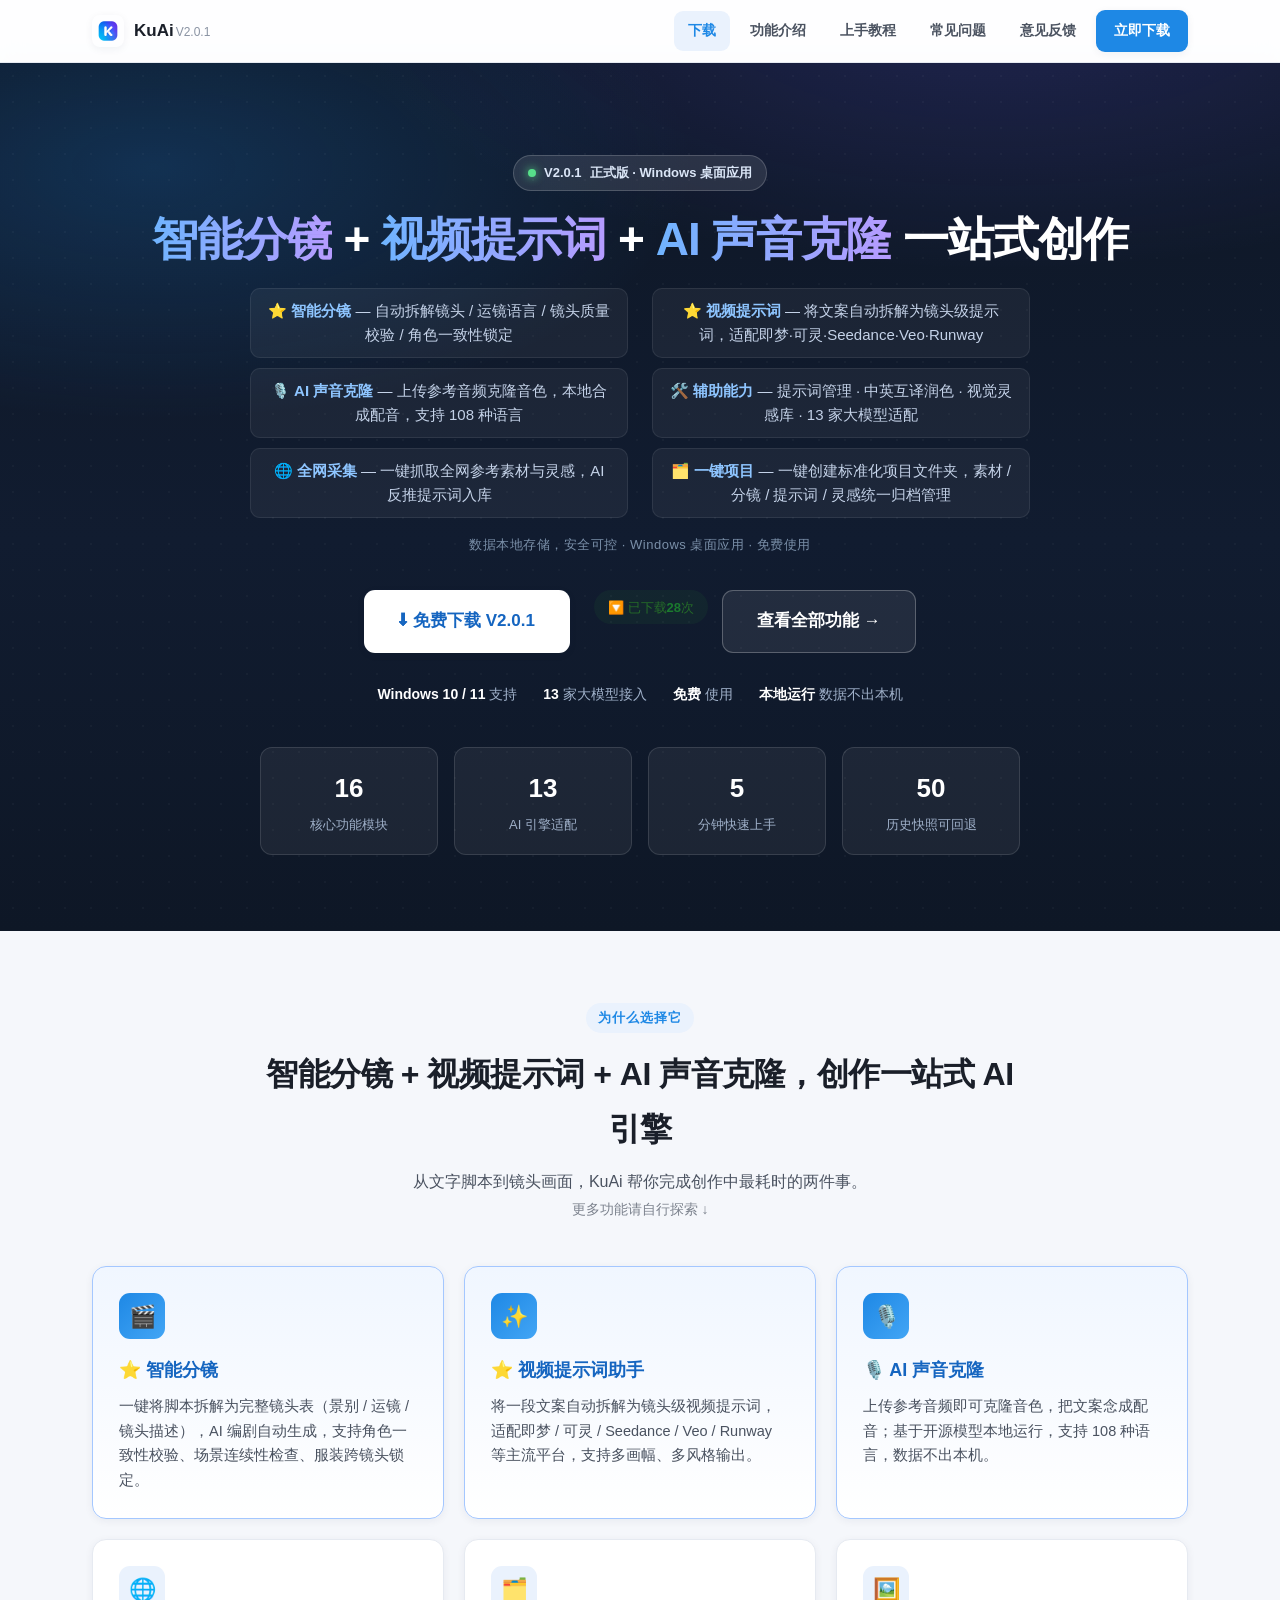
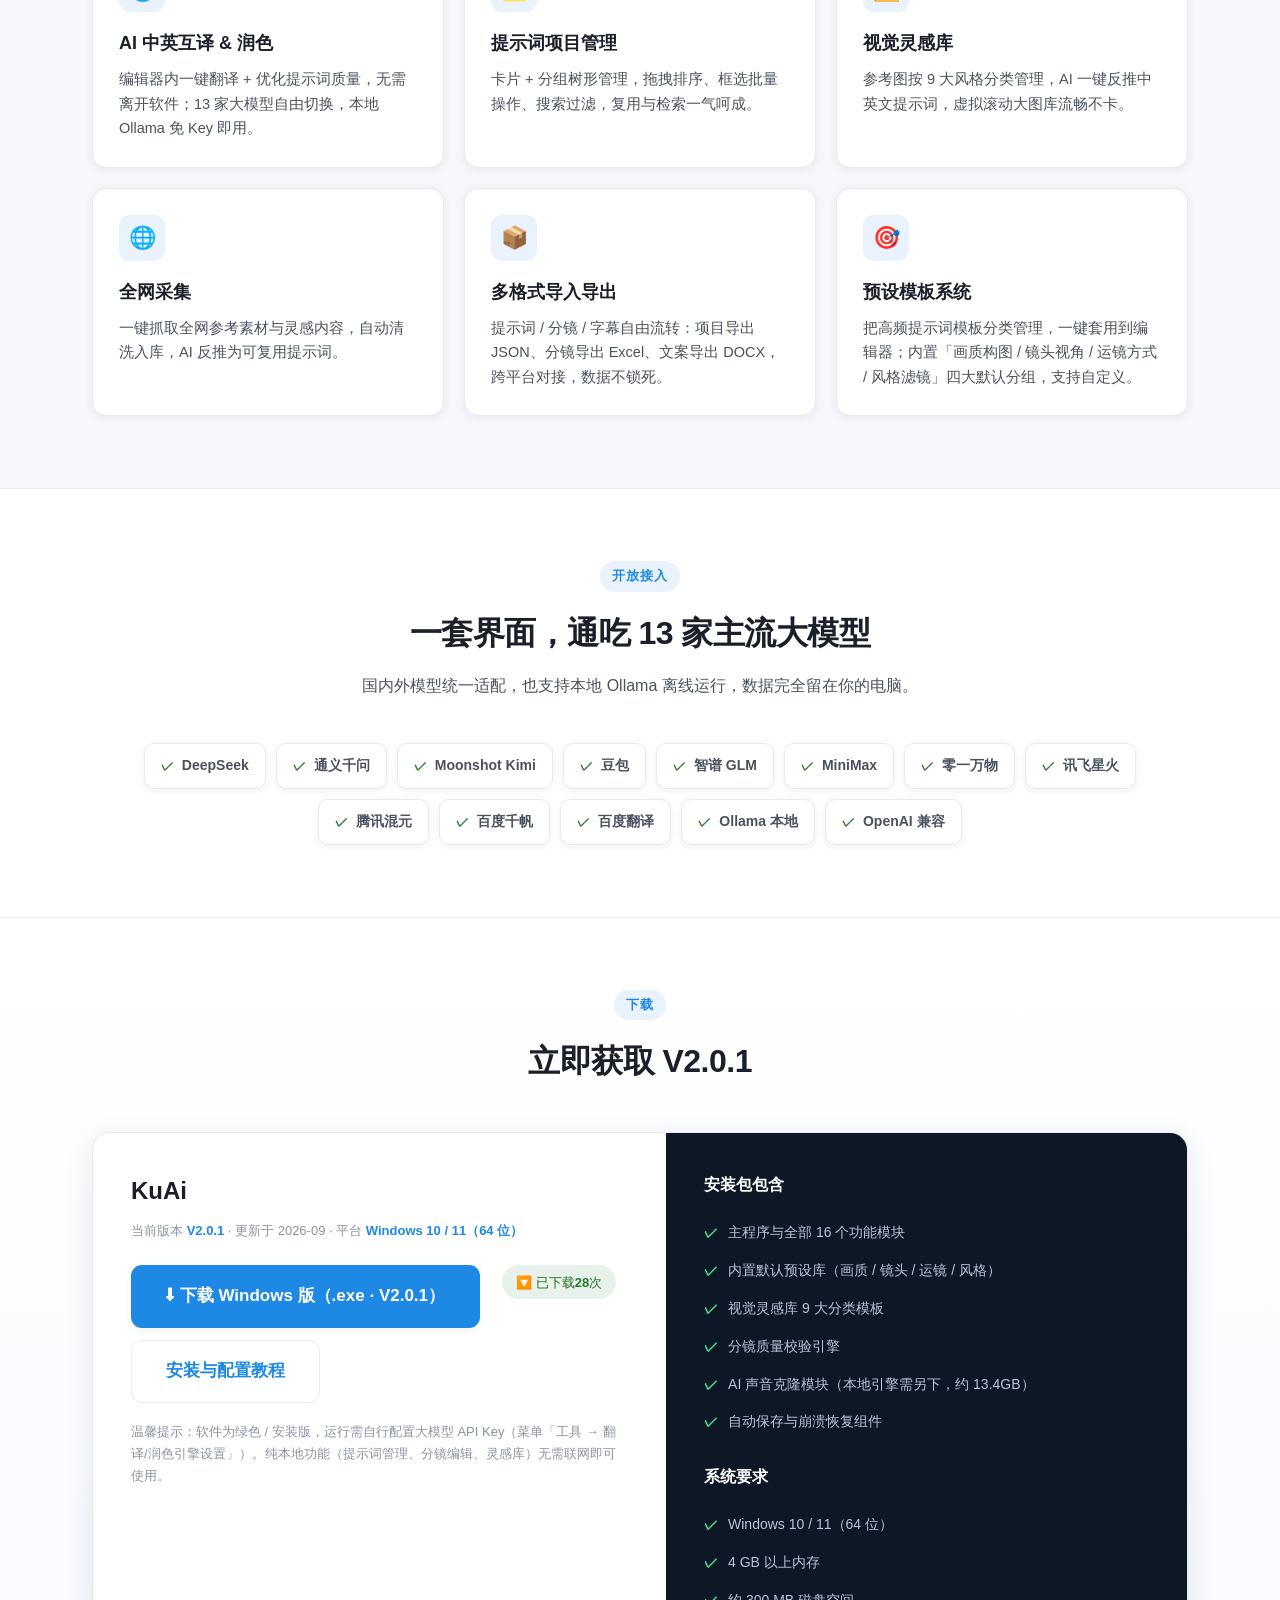
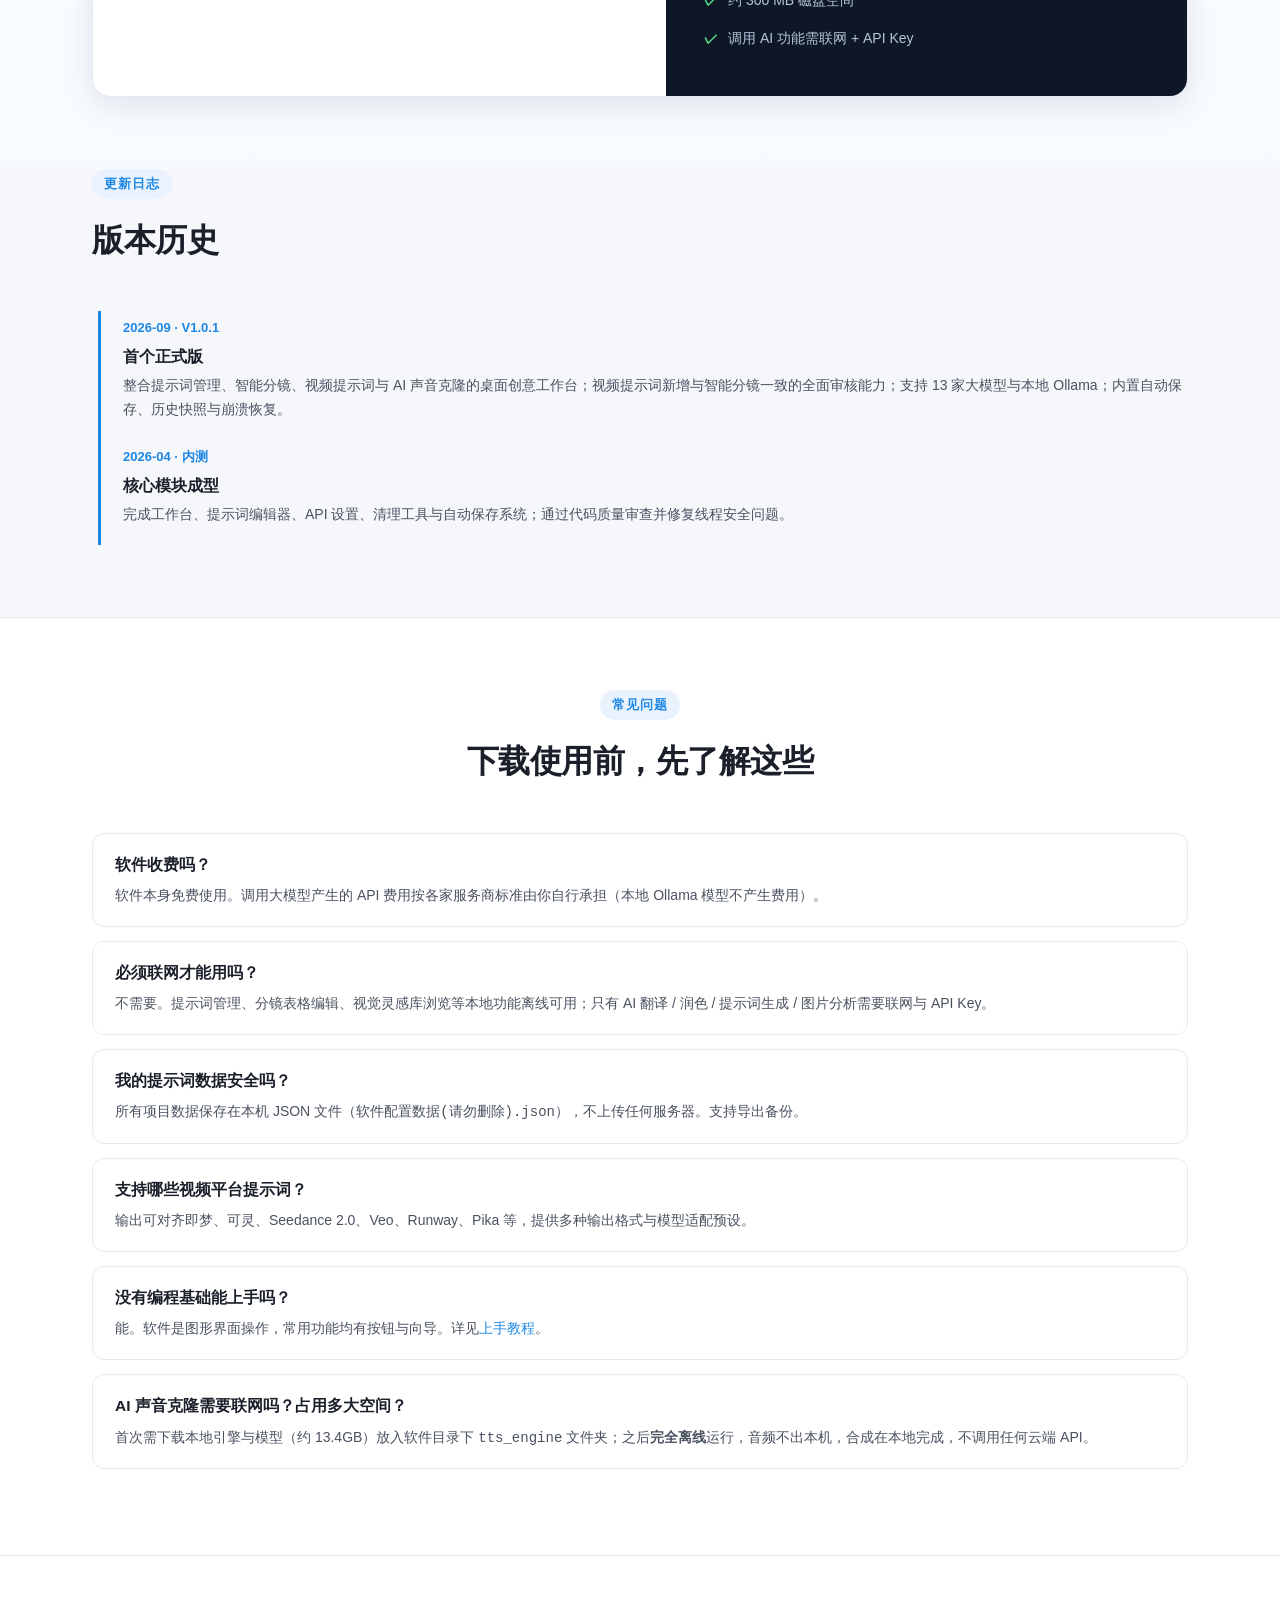
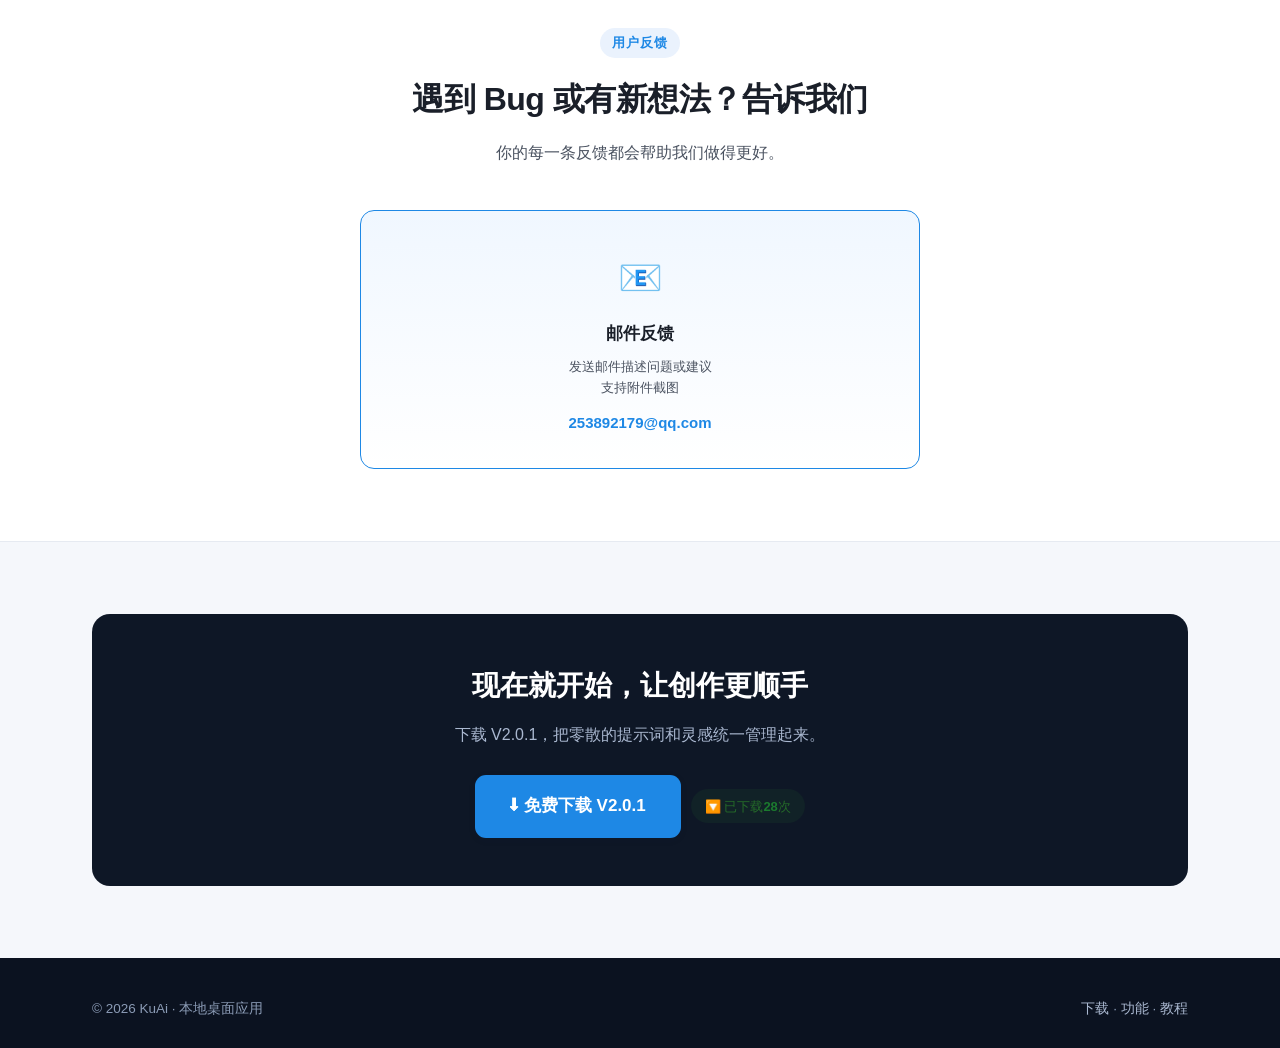
==== commit db785f5d: "发布 v2.0.1：更新 version.json" ====
--- a/index.html
+++ b/index.html
@@ -3,7 +3,7 @@
 <head>
 <meta charset="UTF-8">
 <meta name="viewport" content="width=device-width, initial-scale=1">
-<title>KuAi V2.0.0 — AI 提示词管理 · 智能分镜 · 视频提示词 · AI 声音克隆工作台</title>
+<title>KuAi V2.0.1 — AI 提示词管理 · 智能分镜 · 视频提示词 · AI 声音克隆工作台</title>
 <meta name="description" content="一站式管理提示词、AI 中英互译、生成即梦/可灵/Seedance 视频提示词、智能分镜与视觉灵感库、AI 声音克隆配音。支持 16 大功能模块、13 家大模型，本地运行、数据不出本机。">
 <meta name="theme-color" content="#0e1726">
 <meta property="og:title" content="KuAi — 智能分镜 + 视频提示词 + AI 声音克隆 一站式创作">
@@ -20,7 +20,7 @@
   <div class="nav-inner">
     <a class="brand" href="index.html">
       <img src="assets/logo1.png" alt="KuAi" class="logo-img">
-      <span>KuAi<small data-version>V2.0.0</small></span>
+      <span>KuAi<small data-version>V2.0.1</small></span>
     </a>
     <button class="nav-toggle">☰</button>
     <div class="nav-links">
@@ -37,7 +37,7 @@
 <!-- Hero -->
 <header class="hero">
   <div class="hero-inner">
-    <span class="badge"><span class="dot"></span> <b data-version>V2.0.0</b> 正式版 · Windows 桌面应用</span>
+    <span class="badge"><span class="dot"></span> <b data-version>V2.0.1</b> 正式版 · Windows 桌面应用</span>
     <h1><span class="grad">智能分镜</span> + <span class="grad">视频提示词</span> + <span class="grad">AI 声音克隆</span> 一站式创作</h1>
     <div class="lead-grid">
       <div class="lead-item"><b>⭐ 智能分镜</b> — 自动拆解镜头 / 运镜语言 / 镜头质量校验 / 角色一致性锁定</div>
@@ -49,7 +49,7 @@
       <div class="lead-note">数据本地存储，安全可控 · Windows 桌面应用 · 免费使用</div>
     </div>
     <div class="hero-cta">
-      <a href="https://gitee.com/kuai061102/kuai-release/releases/download/v2.0.0/VideoPromptAssistant-Setup-2.0.0.exe" target="_blank" rel="noopener" data-download="primary" class="btn btn-primary btn-lg">⬇ 免费下载 V2.0.0</a>
+      <a href="https://gitee.com/kuai061102/kuai-release/releases/download/v2.0.1/VideoPromptAssistant-Setup-2.0.1.exe" target="_blank" rel="noopener" data-download="primary" class="btn btn-primary btn-lg">⬇ 免费下载 V2.0.1</a>
       <a href="features.html" class="btn btn-ghost btn-lg">查看全部功能 →</a>
     </div>
     <div class="hero-meta">
@@ -120,14 +120,14 @@
   <div class="wrap">
     <div class="section-head">
       <span class="eyebrow">下载</span>
-      <h2 data-version>立即获取 V2.0.0</h2>
+      <h2 data-version>立即获取 V2.0.1</h2>
     </div>
     <div class="dl-box">
       <div class="dl-main">
         <h3>KuAi</h3>
-        <span class="ver" data-version>当前版本 <b>V2.0.0</b> · 更新于 2026-09 · 平台 <b>Windows 10 / 11（64 位）</b></span>
+        <span class="ver" data-version>当前版本 <b>V2.0.1</b> · 更新于 2026-09 · 平台 <b>Windows 10 / 11（64 位）</b></span>
         <div class="dl-actions">
-          <a href="https://gitee.com/kuai061102/kuai-release/releases/download/v2.0.0/VideoPromptAssistant-Setup-2.0.0.exe" target="_blank" rel="noopener" data-download="primary" class="btn btn-primary btn-lg">⬇ 下载 Windows 版（.exe · V2.0.0）</a>
+          <a href="https://gitee.com/kuai061102/kuai-release/releases/download/v2.0.1/VideoPromptAssistant-Setup-2.0.1.exe" target="_blank" rel="noopener" data-download="primary" class="btn btn-primary btn-lg">⬇ 下载 Windows 版（.exe · V2.0.1）</a>
           <a href="guide.html" class="btn btn-ghost btn-lg">安装与配置教程</a>
         </div>
         <p class="dl-note">温馨提示：软件为绿色 / 安装版，运行需自行配置大模型 API Key（菜单「工具 → 翻译/润色引擎设置」）。纯本地功能（提示词管理、分镜编辑、灵感库）无需联网即可使用。</p>
@@ -210,8 +210,8 @@
   <div class="wrap">
     <div class="foot-cta">
       <h2>现在就开始，让创作更顺手</h2>
-      <p data-version>下载 V2.0.0，把零散的提示词和灵感统一管理起来。</p>
-      <a href="https://gitee.com/kuai061102/kuai-release/releases/download/v2.0.0/VideoPromptAssistant-Setup-2.0.0.exe" target="_blank" rel="noopener" data-download="primary" class="btn btn-primary btn-lg">⬇ 免费下载 V2.0.0</a>
+      <p data-version>下载 V2.0.1，把零散的提示词和灵感统一管理起来。</p>
+      <a href="https://gitee.com/kuai061102/kuai-release/releases/download/v2.0.1/VideoPromptAssistant-Setup-2.0.1.exe" target="_blank" rel="noopener" data-download="primary" class="btn btn-primary btn-lg">⬇ 免费下载 V2.0.1</a>
     </div>
   </div>
 </section>
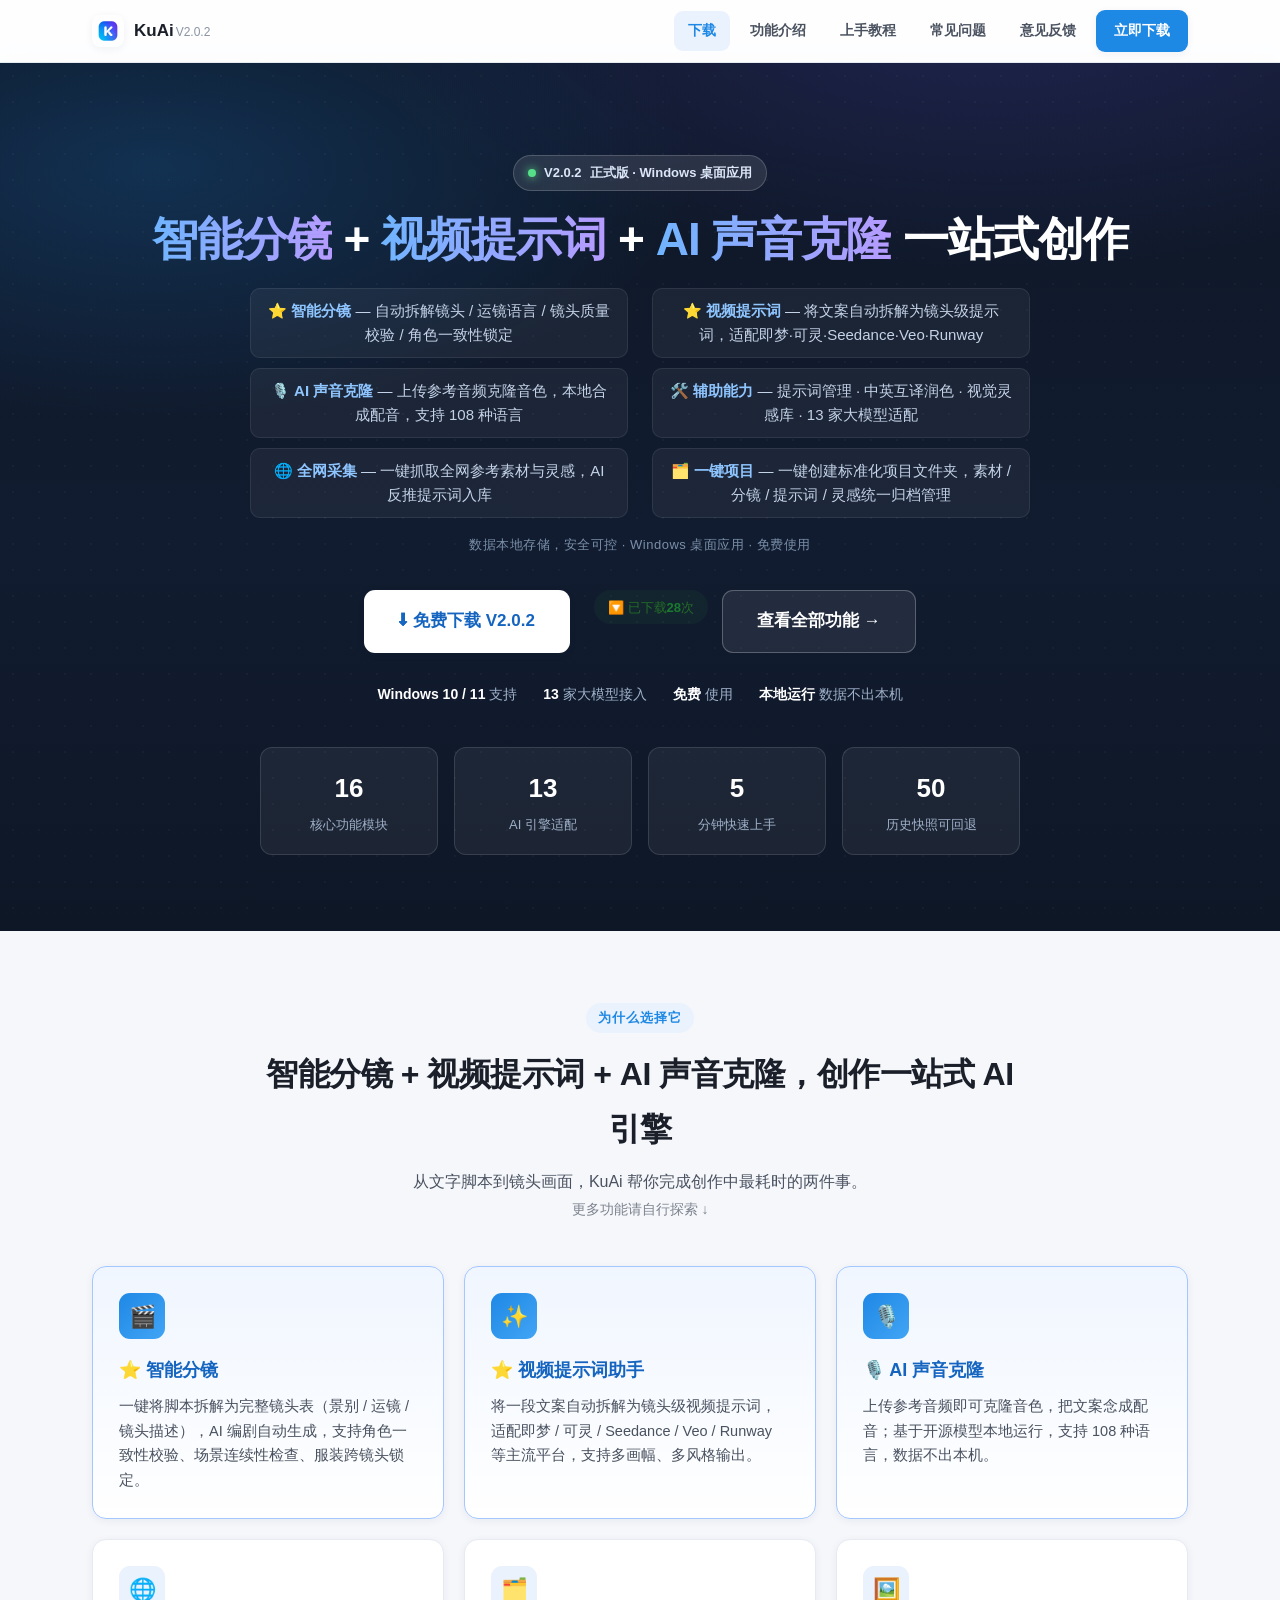
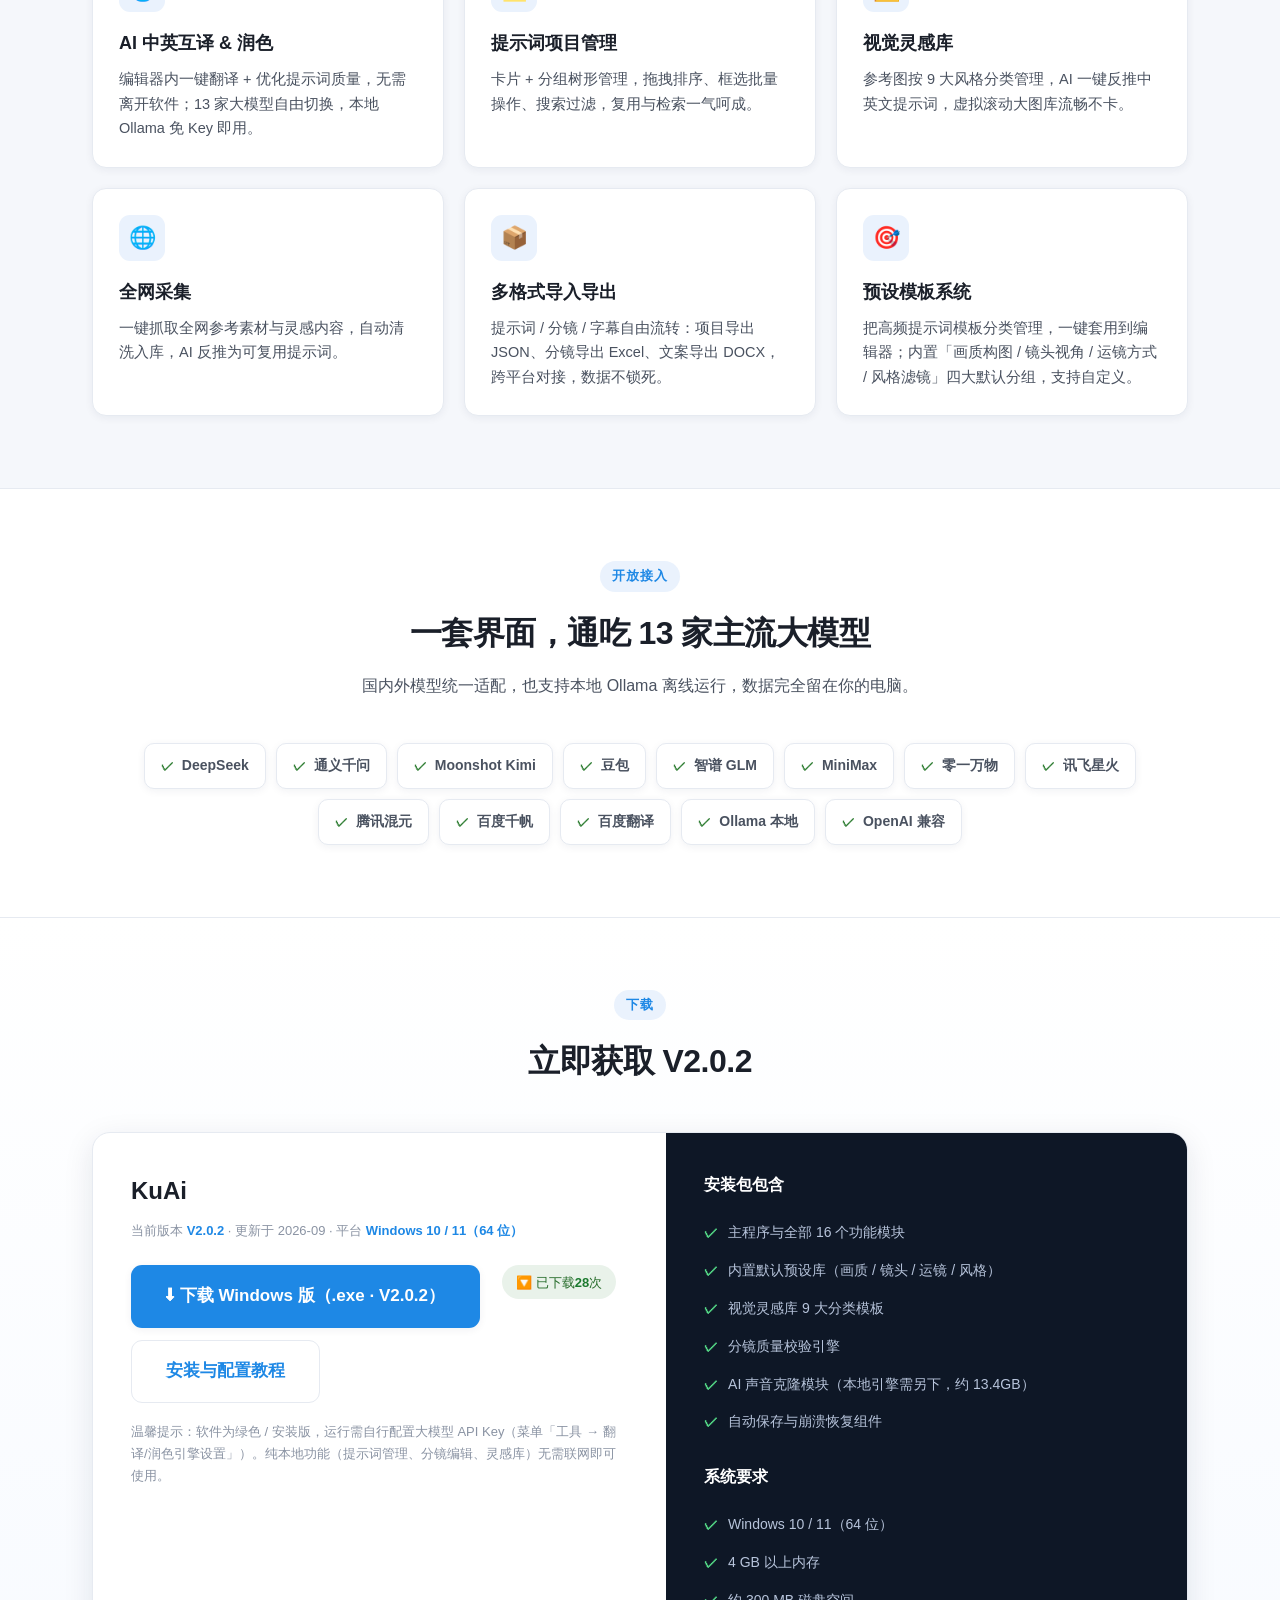
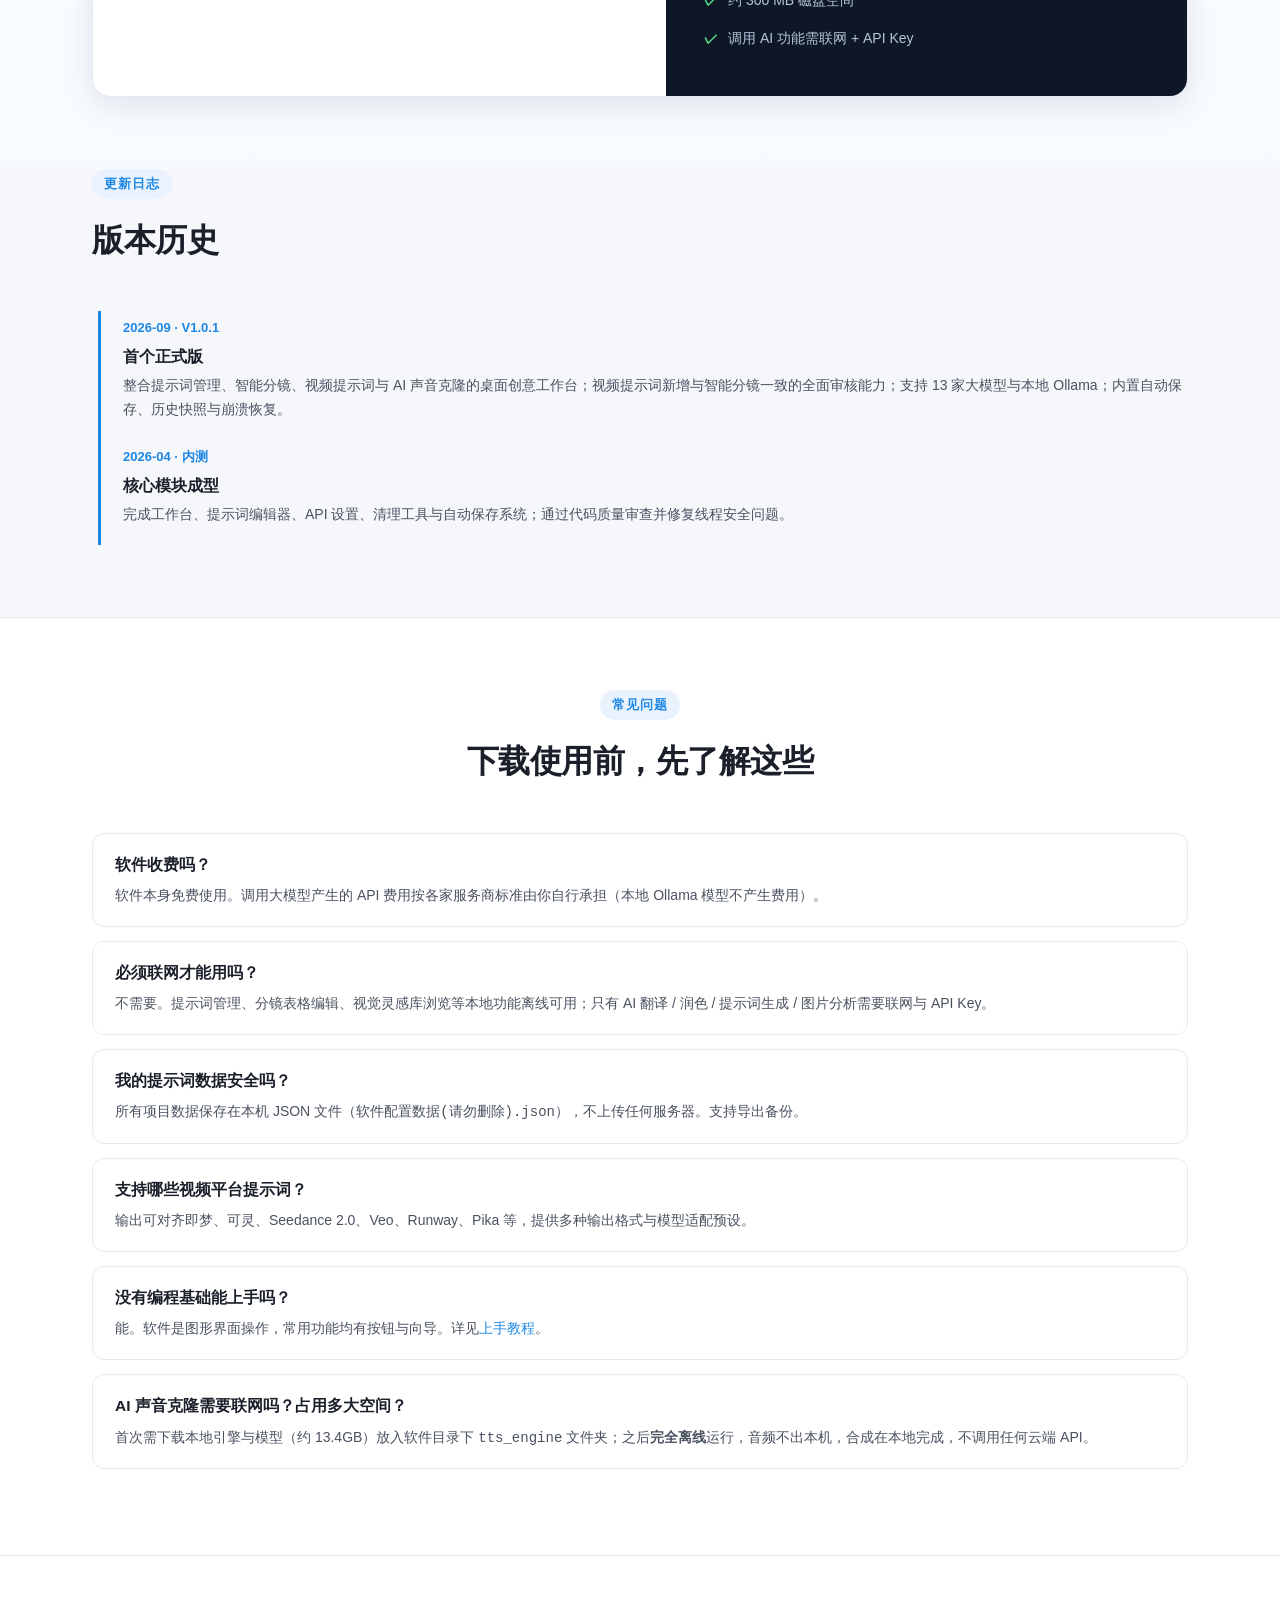
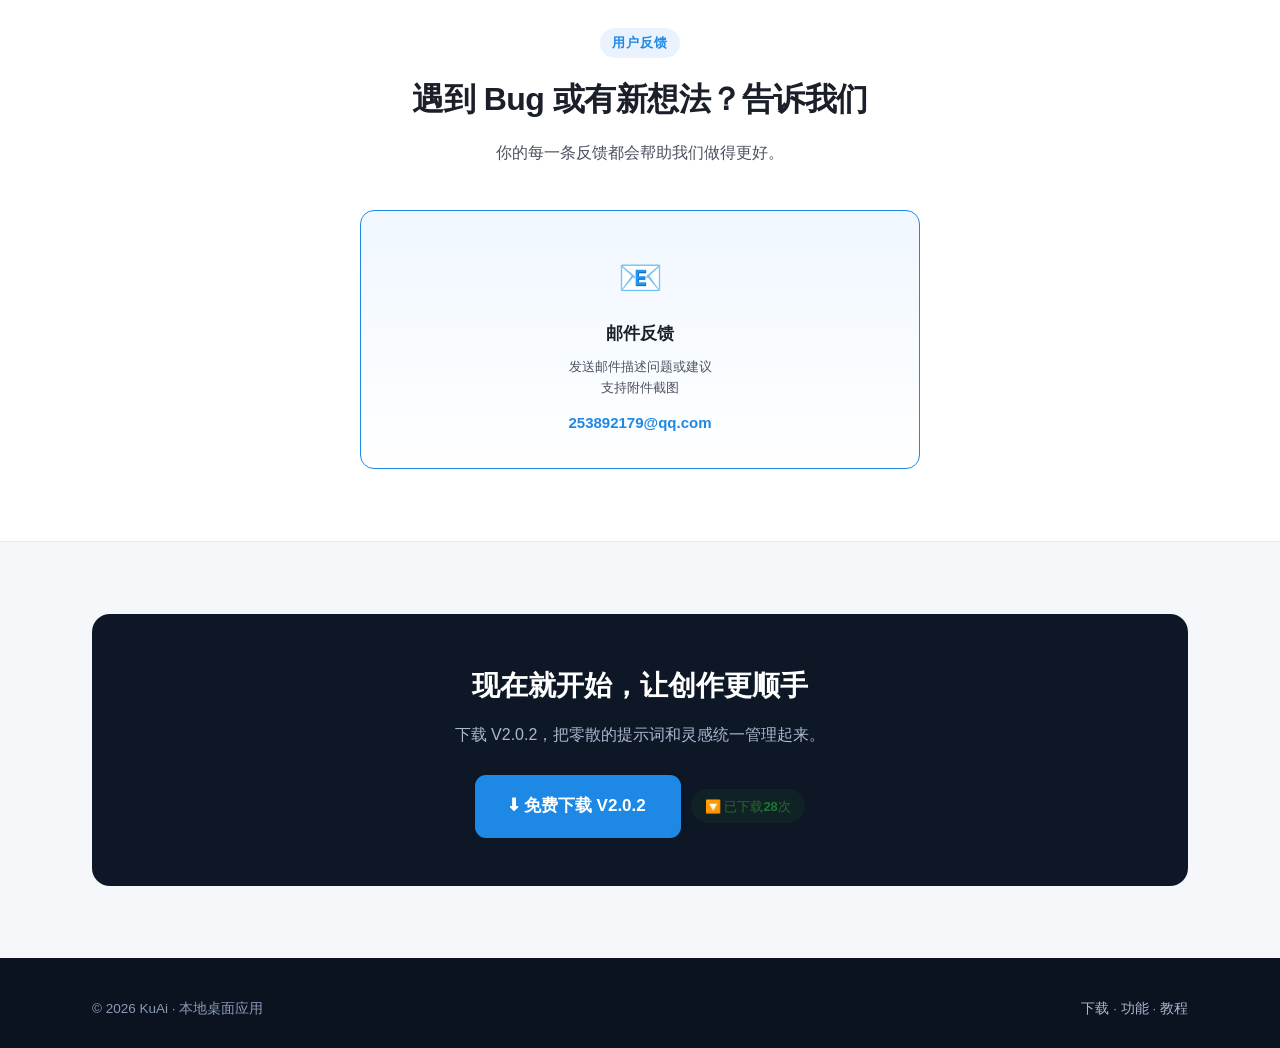
==== commit d6bc8be8: "发布 v2.0.2：更新 version.json" ====
--- a/index.html
+++ b/index.html
@@ -3,7 +3,7 @@
 <head>
 <meta charset="UTF-8">
 <meta name="viewport" content="width=device-width, initial-scale=1">
-<title>KuAi V2.0.1 — AI 提示词管理 · 智能分镜 · 视频提示词 · AI 声音克隆工作台</title>
+<title>KuAi V2.0.2 — AI 提示词管理 · 智能分镜 · 视频提示词 · AI 声音克隆工作台</title>
 <meta name="description" content="一站式管理提示词、AI 中英互译、生成即梦/可灵/Seedance 视频提示词、智能分镜与视觉灵感库、AI 声音克隆配音。支持 16 大功能模块、13 家大模型，本地运行、数据不出本机。">
 <meta name="theme-color" content="#0e1726">
 <meta property="og:title" content="KuAi — 智能分镜 + 视频提示词 + AI 声音克隆 一站式创作">
@@ -20,7 +20,7 @@
   <div class="nav-inner">
     <a class="brand" href="index.html">
       <img src="assets/logo1.png" alt="KuAi" class="logo-img">
-      <span>KuAi<small data-version>V2.0.1</small></span>
+      <span>KuAi<small data-version>V2.0.2</small></span>
     </a>
     <button class="nav-toggle">☰</button>
     <div class="nav-links">
@@ -37,7 +37,7 @@
 <!-- Hero -->
 <header class="hero">
   <div class="hero-inner">
-    <span class="badge"><span class="dot"></span> <b data-version>V2.0.1</b> 正式版 · Windows 桌面应用</span>
+    <span class="badge"><span class="dot"></span> <b data-version>V2.0.2</b> 正式版 · Windows 桌面应用</span>
     <h1><span class="grad">智能分镜</span> + <span class="grad">视频提示词</span> + <span class="grad">AI 声音克隆</span> 一站式创作</h1>
     <div class="lead-grid">
       <div class="lead-item"><b>⭐ 智能分镜</b> — 自动拆解镜头 / 运镜语言 / 镜头质量校验 / 角色一致性锁定</div>
@@ -49,7 +49,7 @@
       <div class="lead-note">数据本地存储，安全可控 · Windows 桌面应用 · 免费使用</div>
     </div>
     <div class="hero-cta">
-      <a href="https://gitee.com/kuai061102/kuai-release/releases/download/v2.0.1/VideoPromptAssistant-Setup-2.0.1.exe" target="_blank" rel="noopener" data-download="primary" class="btn btn-primary btn-lg">⬇ 免费下载 V2.0.1</a>
+      <a href="https://gitee.com/kuai061102/kuai-release/releases/download/v2.0.2/VideoPromptAssistant-Setup-2.0.2.exe" target="_blank" rel="noopener" data-download="primary" class="btn btn-primary btn-lg">⬇ 免费下载 V2.0.2</a>
       <a href="features.html" class="btn btn-ghost btn-lg">查看全部功能 →</a>
     </div>
     <div class="hero-meta">
@@ -120,14 +120,14 @@
   <div class="wrap">
     <div class="section-head">
       <span class="eyebrow">下载</span>
-      <h2 data-version>立即获取 V2.0.1</h2>
+      <h2 data-version>立即获取 V2.0.2</h2>
     </div>
     <div class="dl-box">
       <div class="dl-main">
         <h3>KuAi</h3>
-        <span class="ver" data-version>当前版本 <b>V2.0.1</b> · 更新于 2026-09 · 平台 <b>Windows 10 / 11（64 位）</b></span>
+        <span class="ver" data-version>当前版本 <b>V2.0.2</b> · 更新于 2026-09 · 平台 <b>Windows 10 / 11（64 位）</b></span>
         <div class="dl-actions">
-          <a href="https://gitee.com/kuai061102/kuai-release/releases/download/v2.0.1/VideoPromptAssistant-Setup-2.0.1.exe" target="_blank" rel="noopener" data-download="primary" class="btn btn-primary btn-lg">⬇ 下载 Windows 版（.exe · V2.0.1）</a>
+          <a href="https://gitee.com/kuai061102/kuai-release/releases/download/v2.0.2/VideoPromptAssistant-Setup-2.0.2.exe" target="_blank" rel="noopener" data-download="primary" class="btn btn-primary btn-lg">⬇ 下载 Windows 版（.exe · V2.0.2）</a>
           <a href="guide.html" class="btn btn-ghost btn-lg">安装与配置教程</a>
         </div>
         <p class="dl-note">温馨提示：软件为绿色 / 安装版，运行需自行配置大模型 API Key（菜单「工具 → 翻译/润色引擎设置」）。纯本地功能（提示词管理、分镜编辑、灵感库）无需联网即可使用。</p>
@@ -210,8 +210,8 @@
   <div class="wrap">
     <div class="foot-cta">
       <h2>现在就开始，让创作更顺手</h2>
-      <p data-version>下载 V2.0.1，把零散的提示词和灵感统一管理起来。</p>
-      <a href="https://gitee.com/kuai061102/kuai-release/releases/download/v2.0.1/VideoPromptAssistant-Setup-2.0.1.exe" target="_blank" rel="noopener" data-download="primary" class="btn btn-primary btn-lg">⬇ 免费下载 V2.0.1</a>
+      <p data-version>下载 V2.0.2，把零散的提示词和灵感统一管理起来。</p>
+      <a href="https://gitee.com/kuai061102/kuai-release/releases/download/v2.0.2/VideoPromptAssistant-Setup-2.0.2.exe" target="_blank" rel="noopener" data-download="primary" class="btn btn-primary btn-lg">⬇ 免费下载 V2.0.2</a>
     </div>
   </div>
 </section>
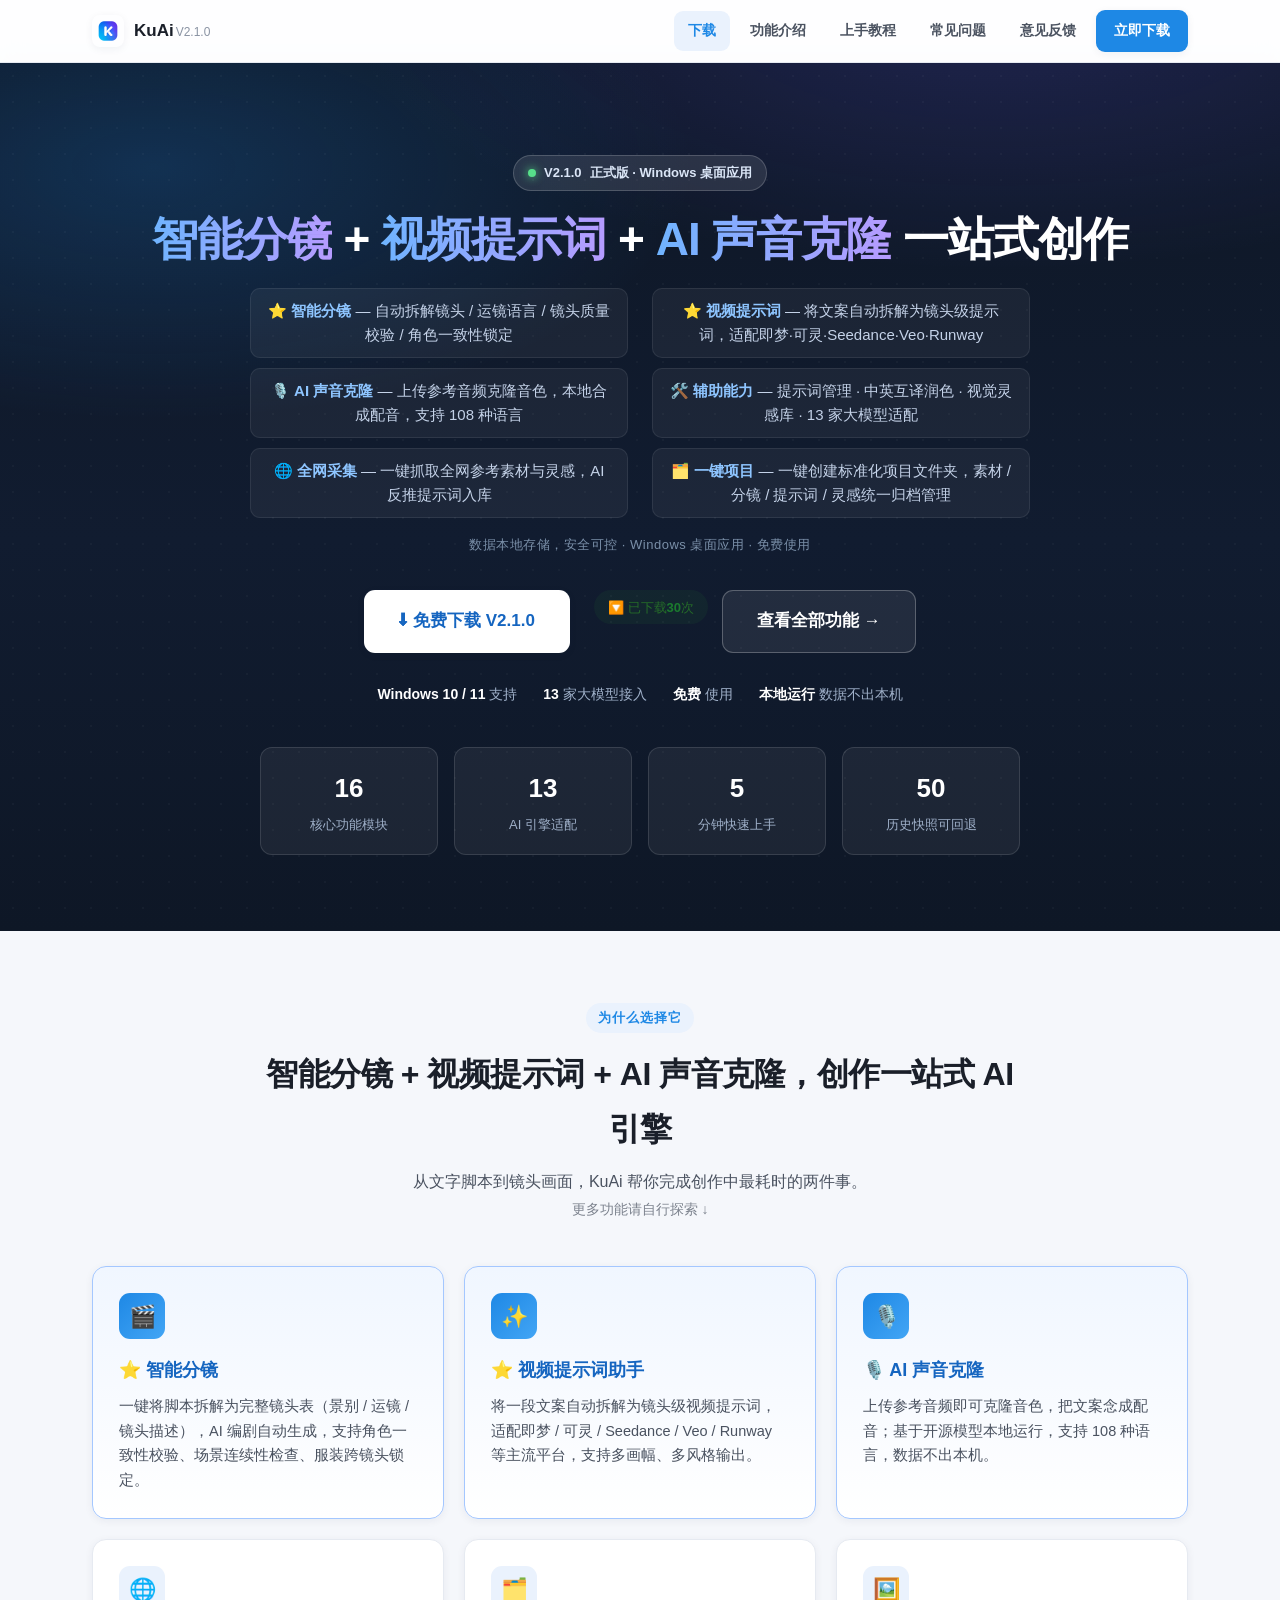
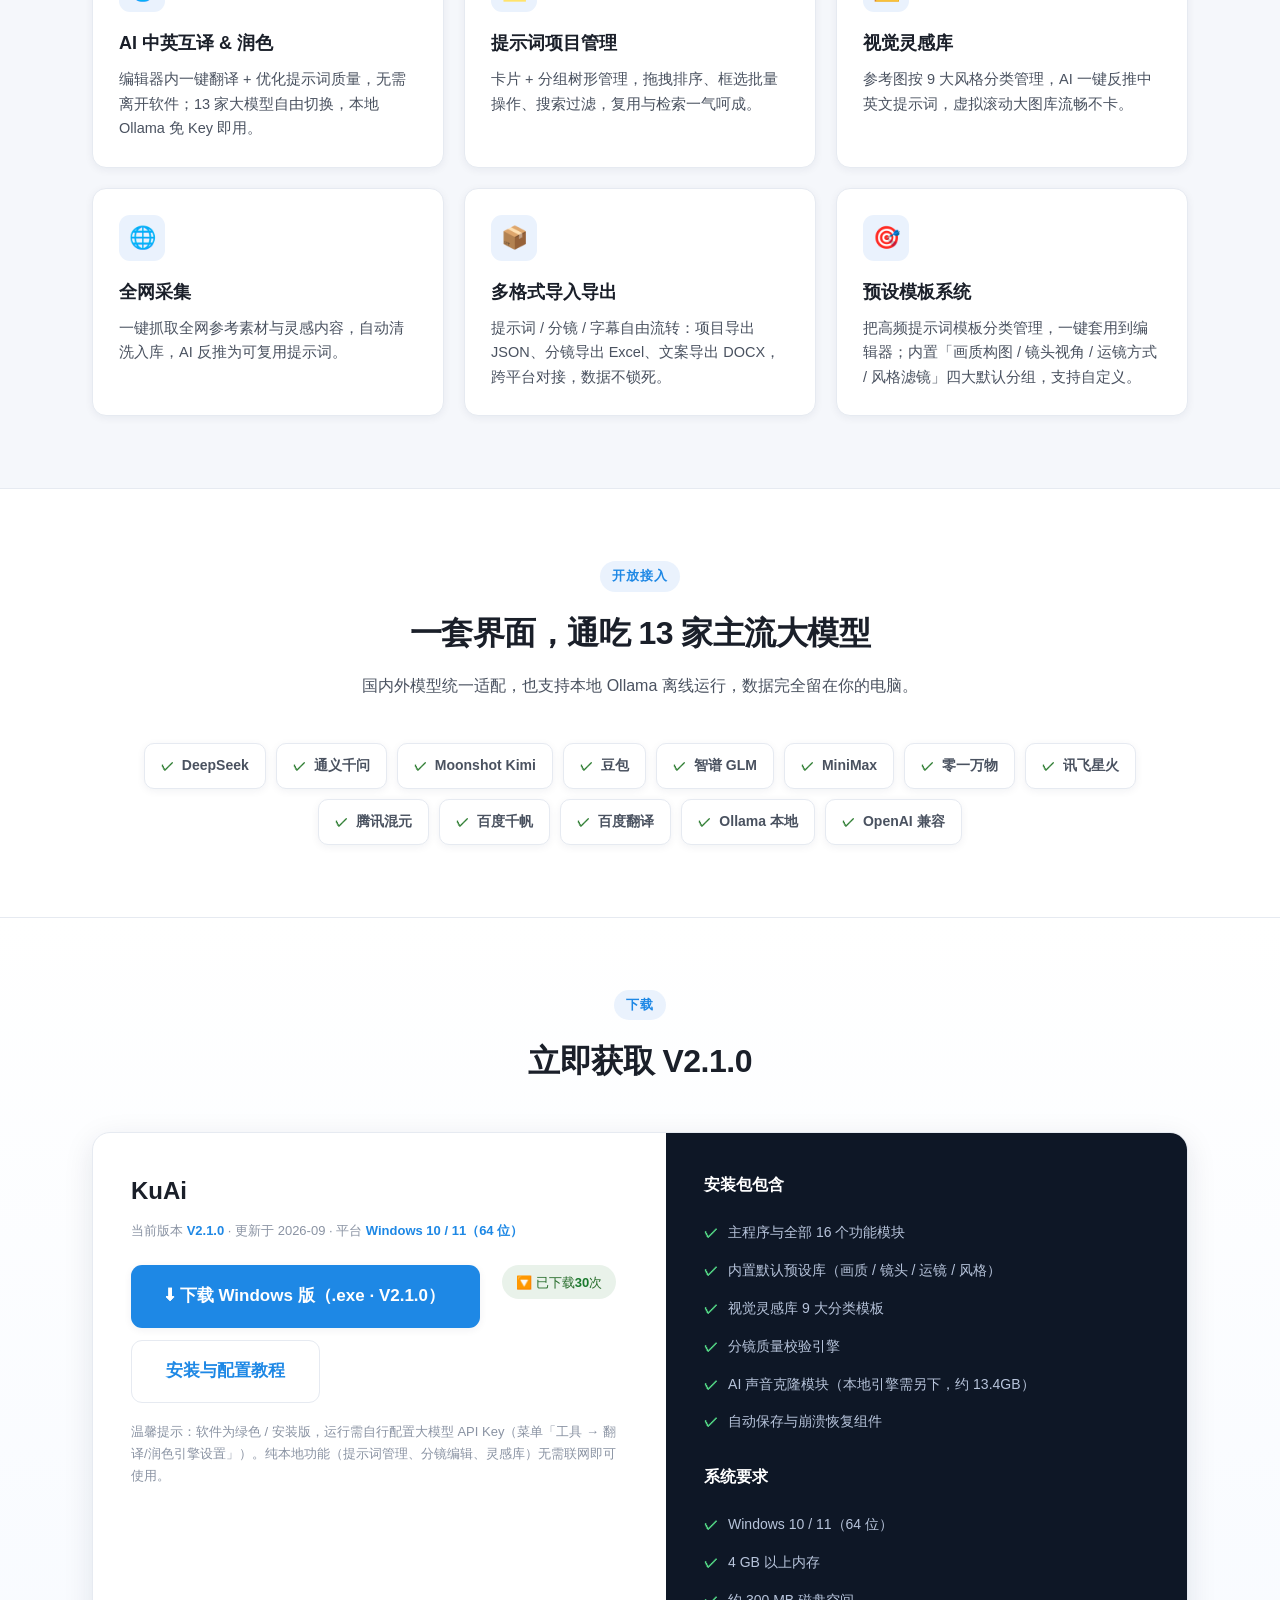
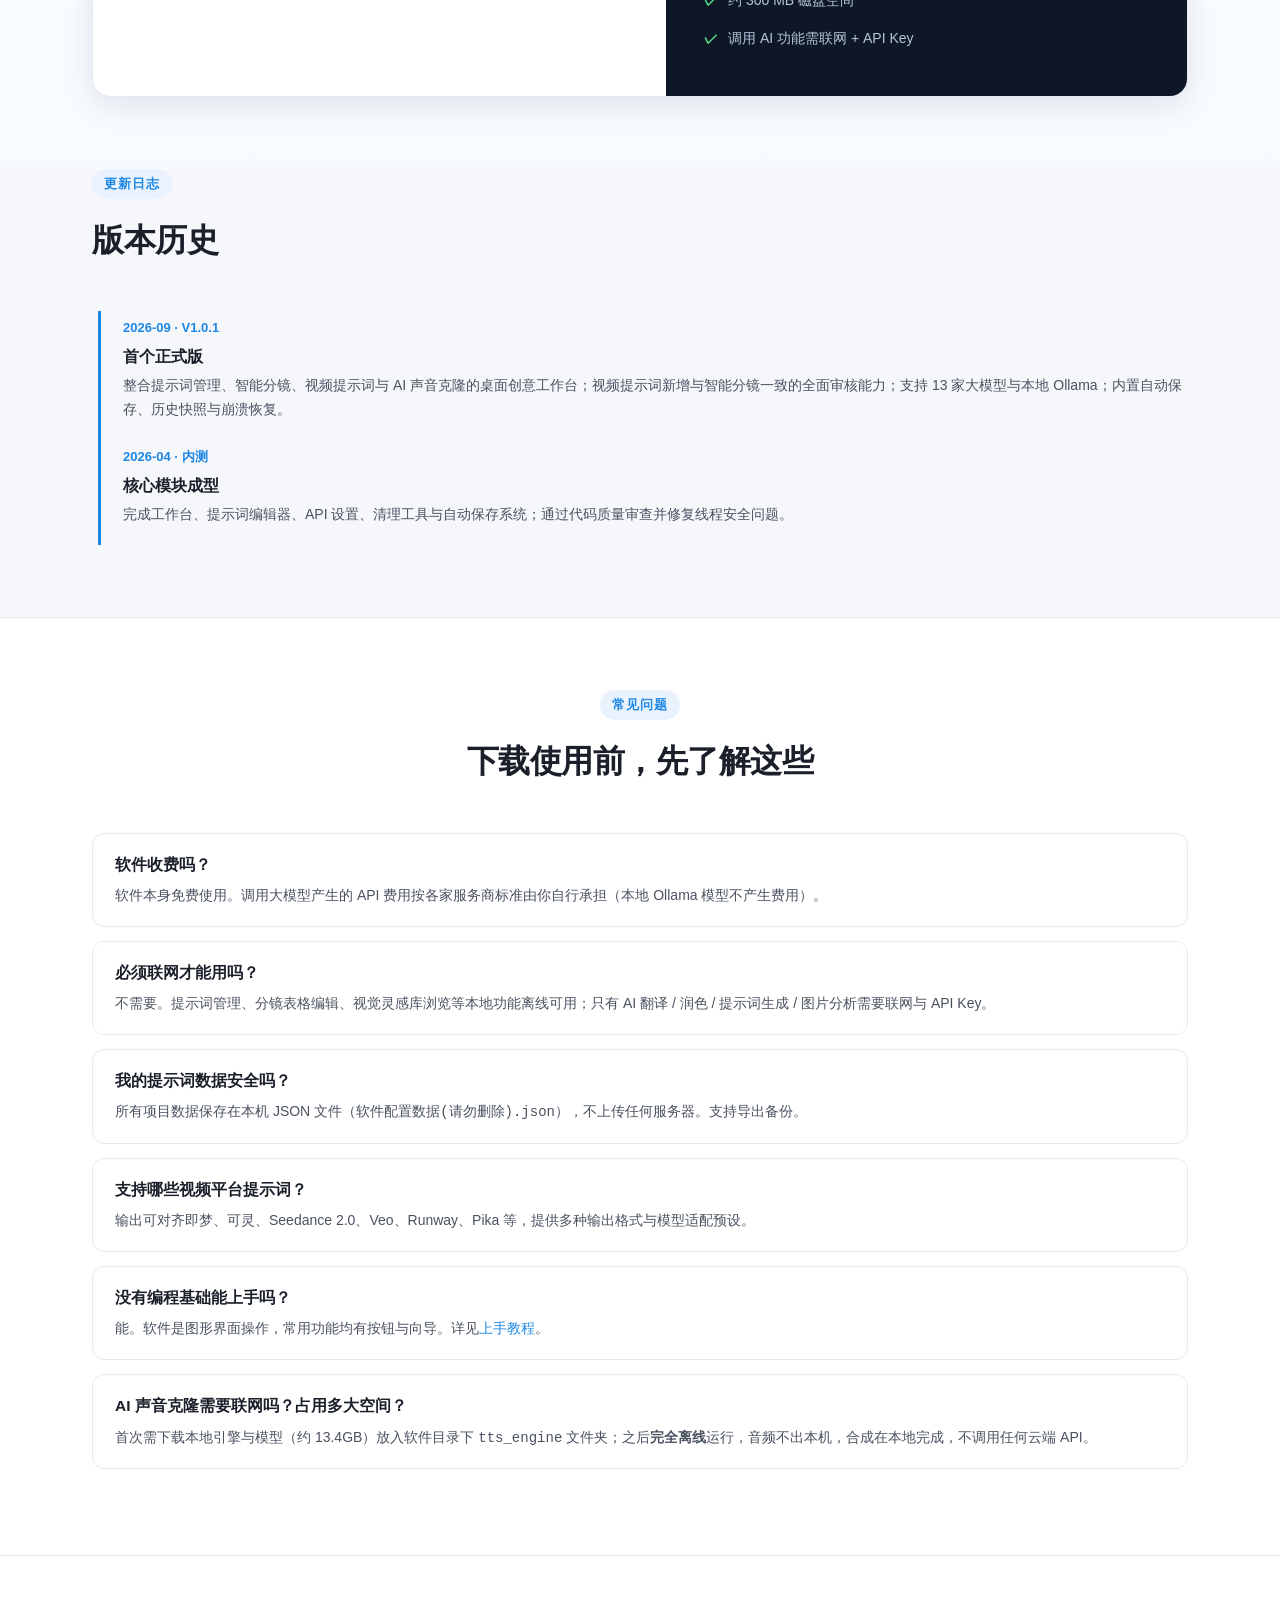
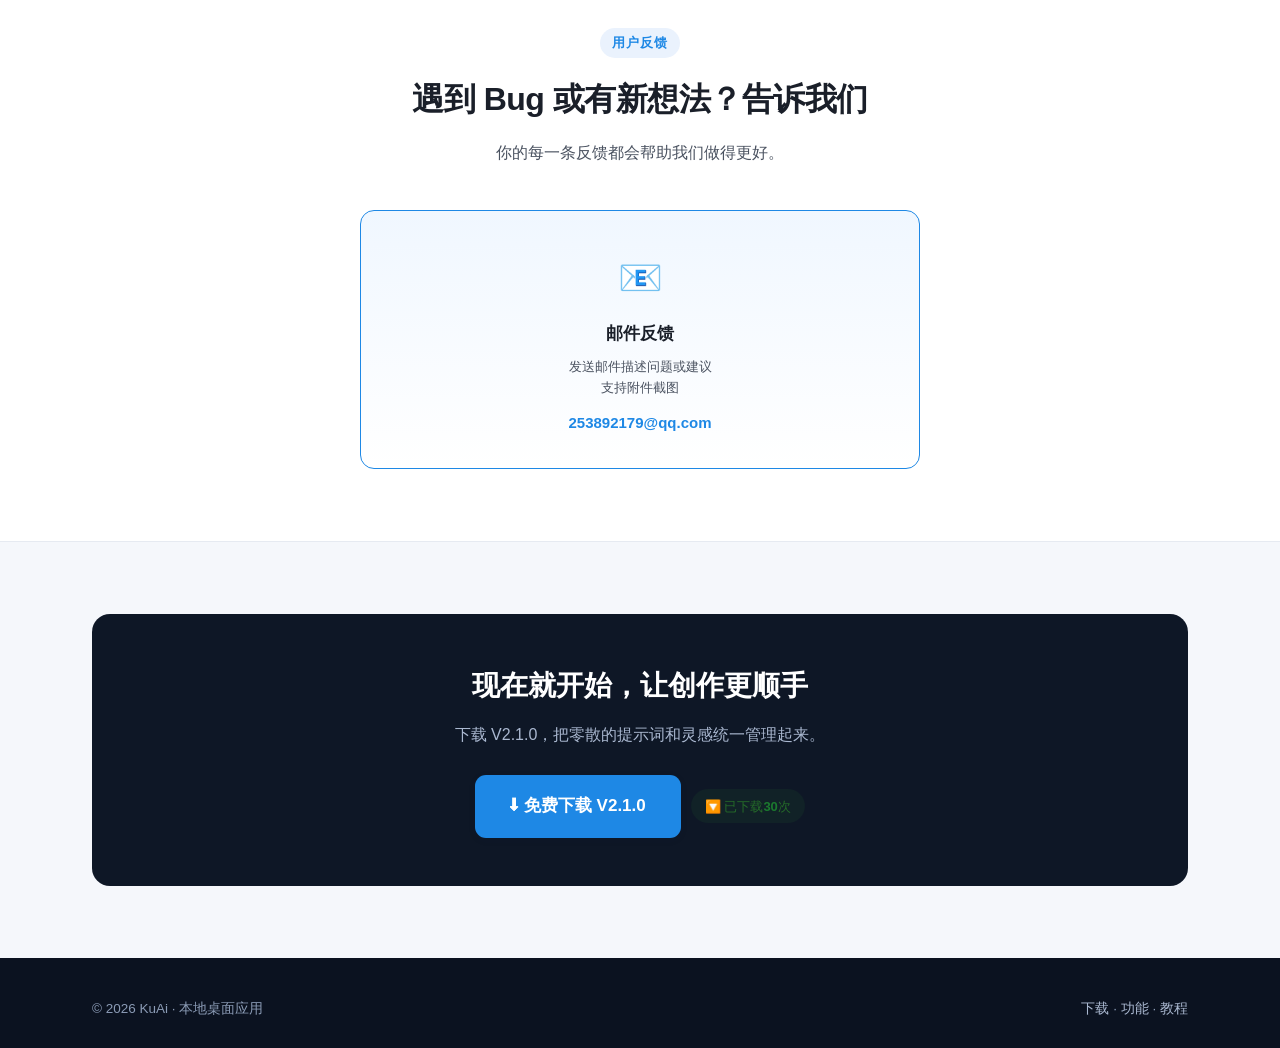
==== commit 6045de91: "发布 v2.1.0：更新 version.json" ====
--- a/index.html
+++ b/index.html
@@ -3,7 +3,7 @@
 <head>
 <meta charset="UTF-8">
 <meta name="viewport" content="width=device-width, initial-scale=1">
-<title>KuAi V2.0.2 — AI 提示词管理 · 智能分镜 · 视频提示词 · AI 声音克隆工作台</title>
+<title>KuAi V2.1.0 — AI 提示词管理 · 智能分镜 · 视频提示词 · AI 声音克隆工作台</title>
 <meta name="description" content="一站式管理提示词、AI 中英互译、生成即梦/可灵/Seedance 视频提示词、智能分镜与视觉灵感库、AI 声音克隆配音。支持 16 大功能模块、13 家大模型，本地运行、数据不出本机。">
 <meta name="theme-color" content="#0e1726">
 <meta property="og:title" content="KuAi — 智能分镜 + 视频提示词 + AI 声音克隆 一站式创作">
@@ -20,7 +20,7 @@
   <div class="nav-inner">
     <a class="brand" href="index.html">
       <img src="assets/logo1.png" alt="KuAi" class="logo-img">
-      <span>KuAi<small data-version>V2.0.2</small></span>
+      <span>KuAi<small data-version>V2.1.0</small></span>
     </a>
     <button class="nav-toggle">☰</button>
     <div class="nav-links">
@@ -37,7 +37,7 @@
 <!-- Hero -->
 <header class="hero">
   <div class="hero-inner">
-    <span class="badge"><span class="dot"></span> <b data-version>V2.0.2</b> 正式版 · Windows 桌面应用</span>
+    <span class="badge"><span class="dot"></span> <b data-version>V2.1.0</b> 正式版 · Windows 桌面应用</span>
     <h1><span class="grad">智能分镜</span> + <span class="grad">视频提示词</span> + <span class="grad">AI 声音克隆</span> 一站式创作</h1>
     <div class="lead-grid">
       <div class="lead-item"><b>⭐ 智能分镜</b> — 自动拆解镜头 / 运镜语言 / 镜头质量校验 / 角色一致性锁定</div>
@@ -49,7 +49,7 @@
       <div class="lead-note">数据本地存储，安全可控 · Windows 桌面应用 · 免费使用</div>
     </div>
     <div class="hero-cta">
-      <a href="https://gitee.com/kuai061102/kuai-release/releases/download/v2.0.2/VideoPromptAssistant-Setup-2.0.2.exe" target="_blank" rel="noopener" data-download="primary" class="btn btn-primary btn-lg">⬇ 免费下载 V2.0.2</a>
+      <a href="https://gitee.com/kuai061102/kuai-release/releases/download/v2.1.0/VideoPromptAssistant-Setup-2.1.0.exe" target="_blank" rel="noopener" data-download="primary" class="btn btn-primary btn-lg">⬇ 免费下载 V2.1.0</a>
       <a href="features.html" class="btn btn-ghost btn-lg">查看全部功能 →</a>
     </div>
     <div class="hero-meta">
@@ -120,14 +120,14 @@
   <div class="wrap">
     <div class="section-head">
       <span class="eyebrow">下载</span>
-      <h2 data-version>立即获取 V2.0.2</h2>
+      <h2 data-version>立即获取 V2.1.0</h2>
     </div>
     <div class="dl-box">
       <div class="dl-main">
         <h3>KuAi</h3>
-        <span class="ver" data-version>当前版本 <b>V2.0.2</b> · 更新于 2026-09 · 平台 <b>Windows 10 / 11（64 位）</b></span>
+        <span class="ver" data-version>当前版本 <b>V2.1.0</b> · 更新于 2026-09 · 平台 <b>Windows 10 / 11（64 位）</b></span>
         <div class="dl-actions">
-          <a href="https://gitee.com/kuai061102/kuai-release/releases/download/v2.0.2/VideoPromptAssistant-Setup-2.0.2.exe" target="_blank" rel="noopener" data-download="primary" class="btn btn-primary btn-lg">⬇ 下载 Windows 版（.exe · V2.0.2）</a>
+          <a href="https://gitee.com/kuai061102/kuai-release/releases/download/v2.1.0/VideoPromptAssistant-Setup-2.1.0.exe" target="_blank" rel="noopener" data-download="primary" class="btn btn-primary btn-lg">⬇ 下载 Windows 版（.exe · V2.1.0）</a>
           <a href="guide.html" class="btn btn-ghost btn-lg">安装与配置教程</a>
         </div>
         <p class="dl-note">温馨提示：软件为绿色 / 安装版，运行需自行配置大模型 API Key（菜单「工具 → 翻译/润色引擎设置」）。纯本地功能（提示词管理、分镜编辑、灵感库）无需联网即可使用。</p>
@@ -210,8 +210,8 @@
   <div class="wrap">
     <div class="foot-cta">
       <h2>现在就开始，让创作更顺手</h2>
-      <p data-version>下载 V2.0.2，把零散的提示词和灵感统一管理起来。</p>
-      <a href="https://gitee.com/kuai061102/kuai-release/releases/download/v2.0.2/VideoPromptAssistant-Setup-2.0.2.exe" target="_blank" rel="noopener" data-download="primary" class="btn btn-primary btn-lg">⬇ 免费下载 V2.0.2</a>
+      <p data-version>下载 V2.1.0，把零散的提示词和灵感统一管理起来。</p>
+      <a href="https://gitee.com/kuai061102/kuai-release/releases/download/v2.1.0/VideoPromptAssistant-Setup-2.1.0.exe" target="_blank" rel="noopener" data-download="primary" class="btn btn-primary btn-lg">⬇ 免费下载 V2.1.0</a>
     </div>
   </div>
 </section>
